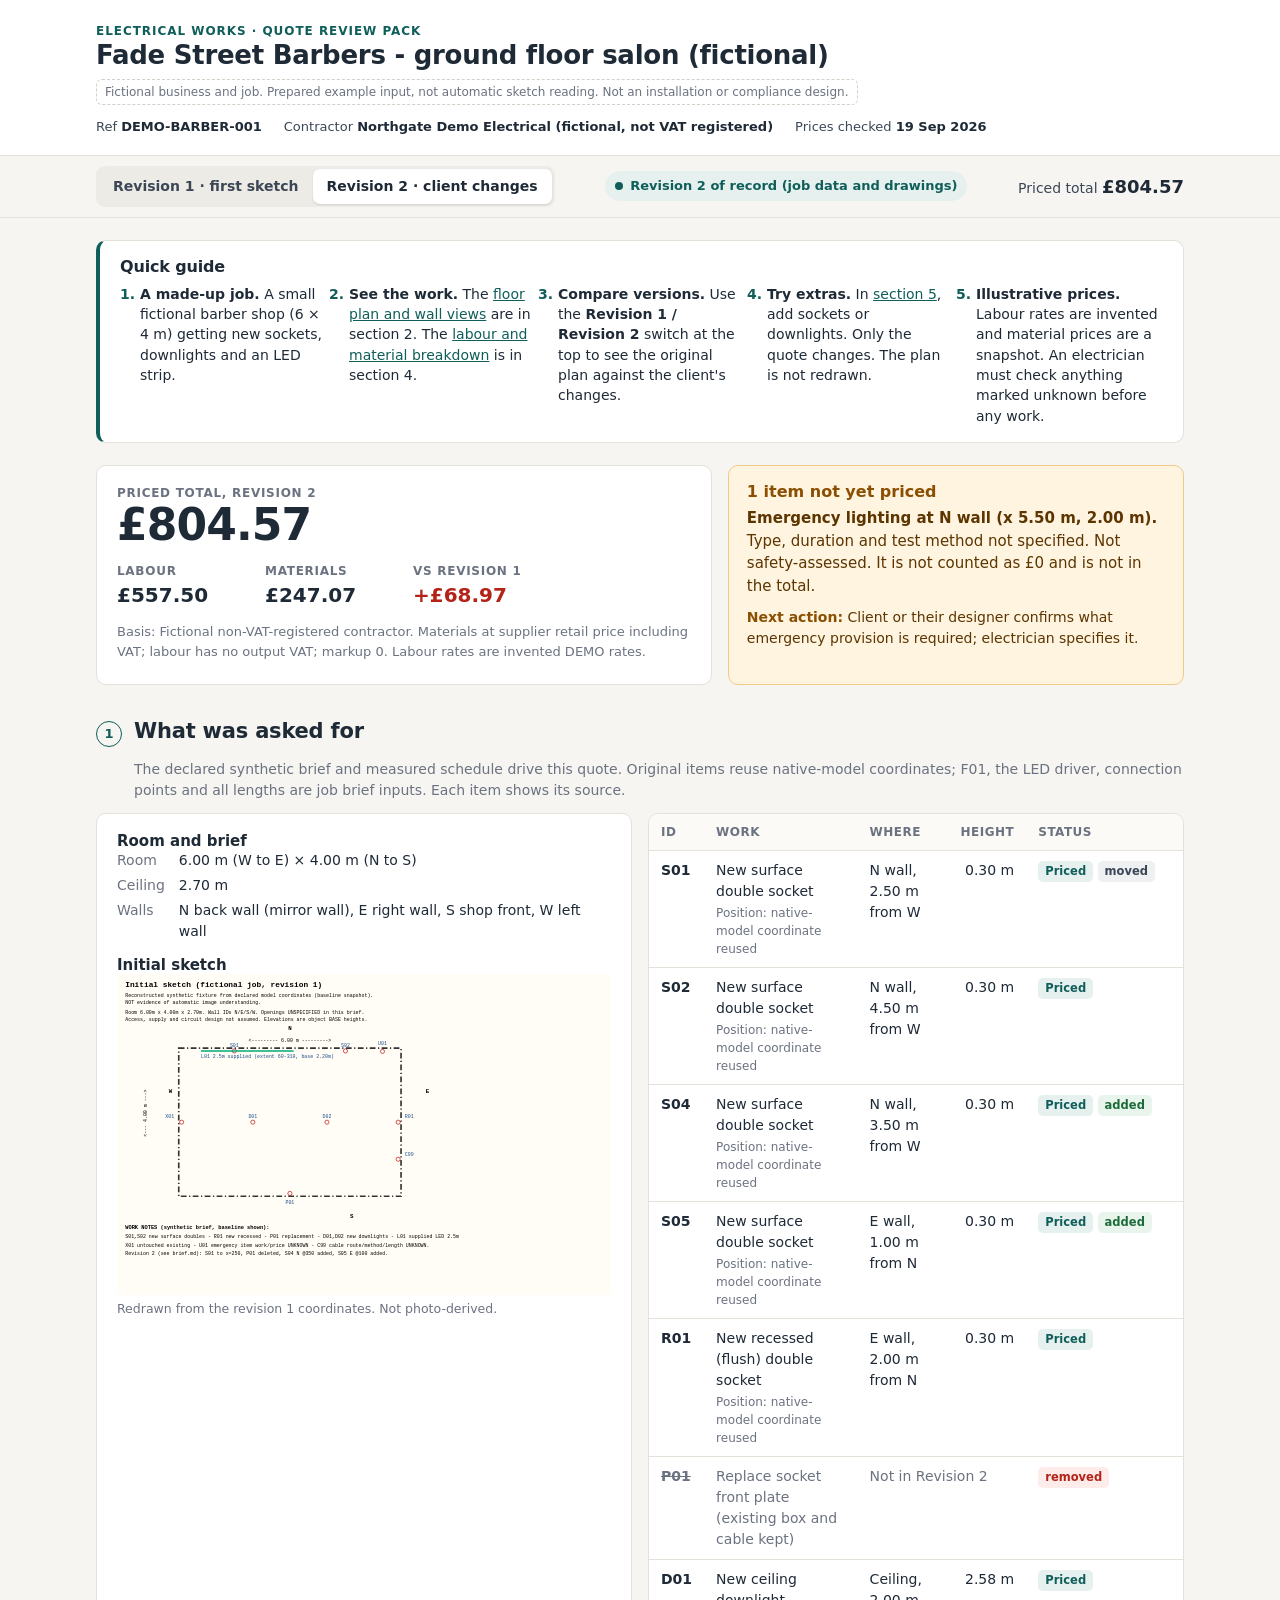
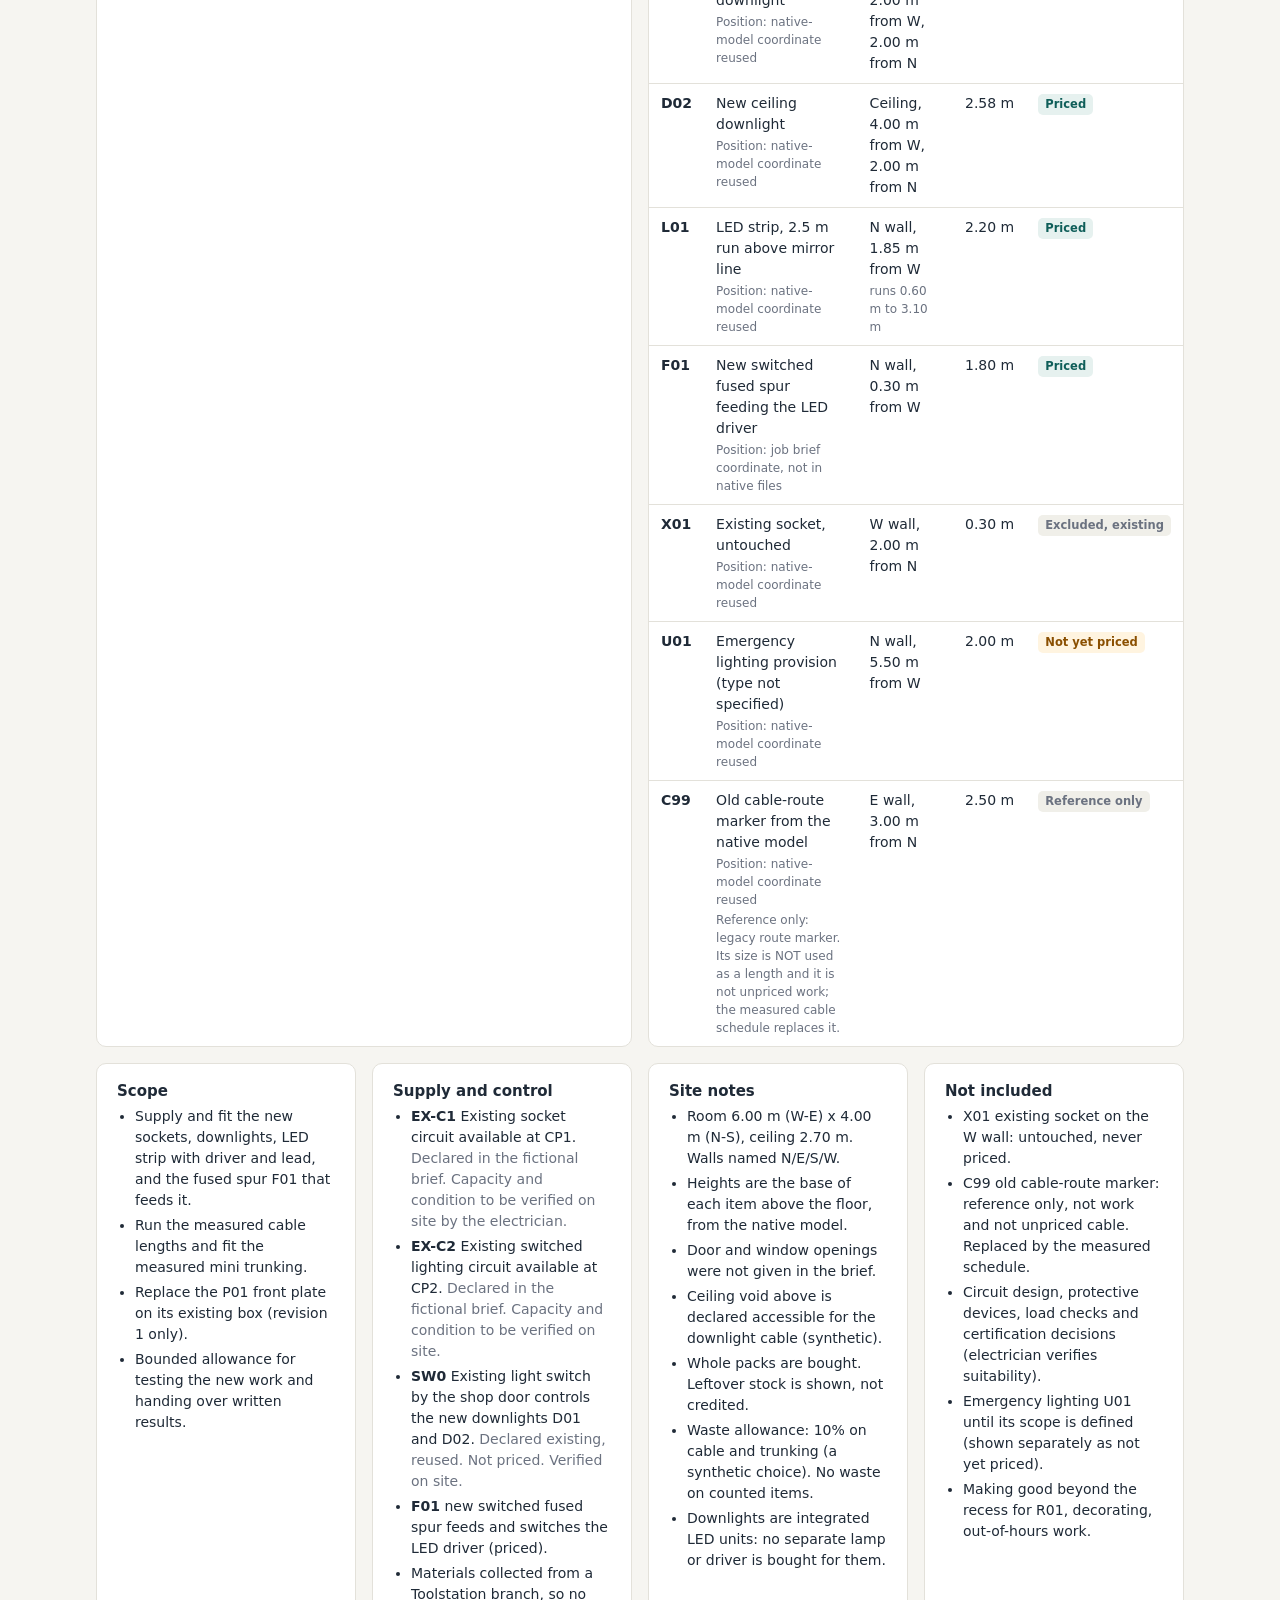
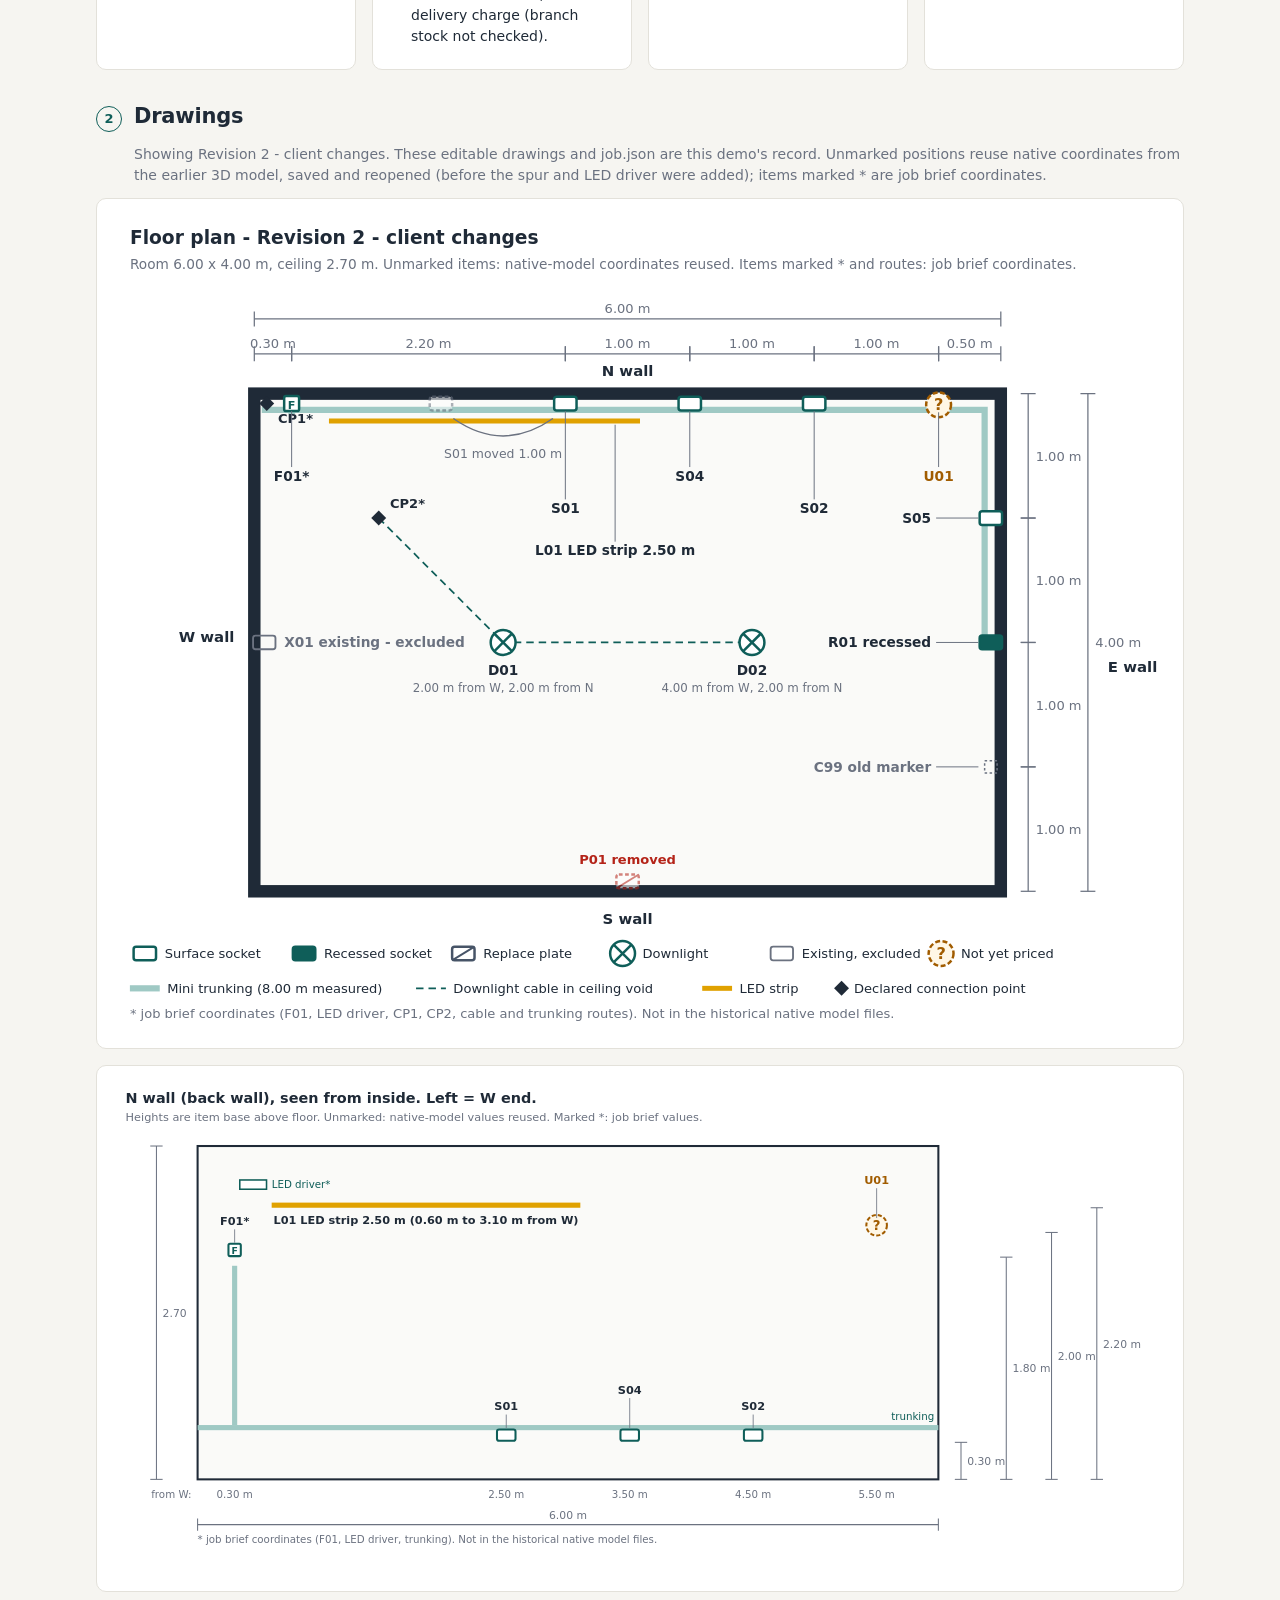
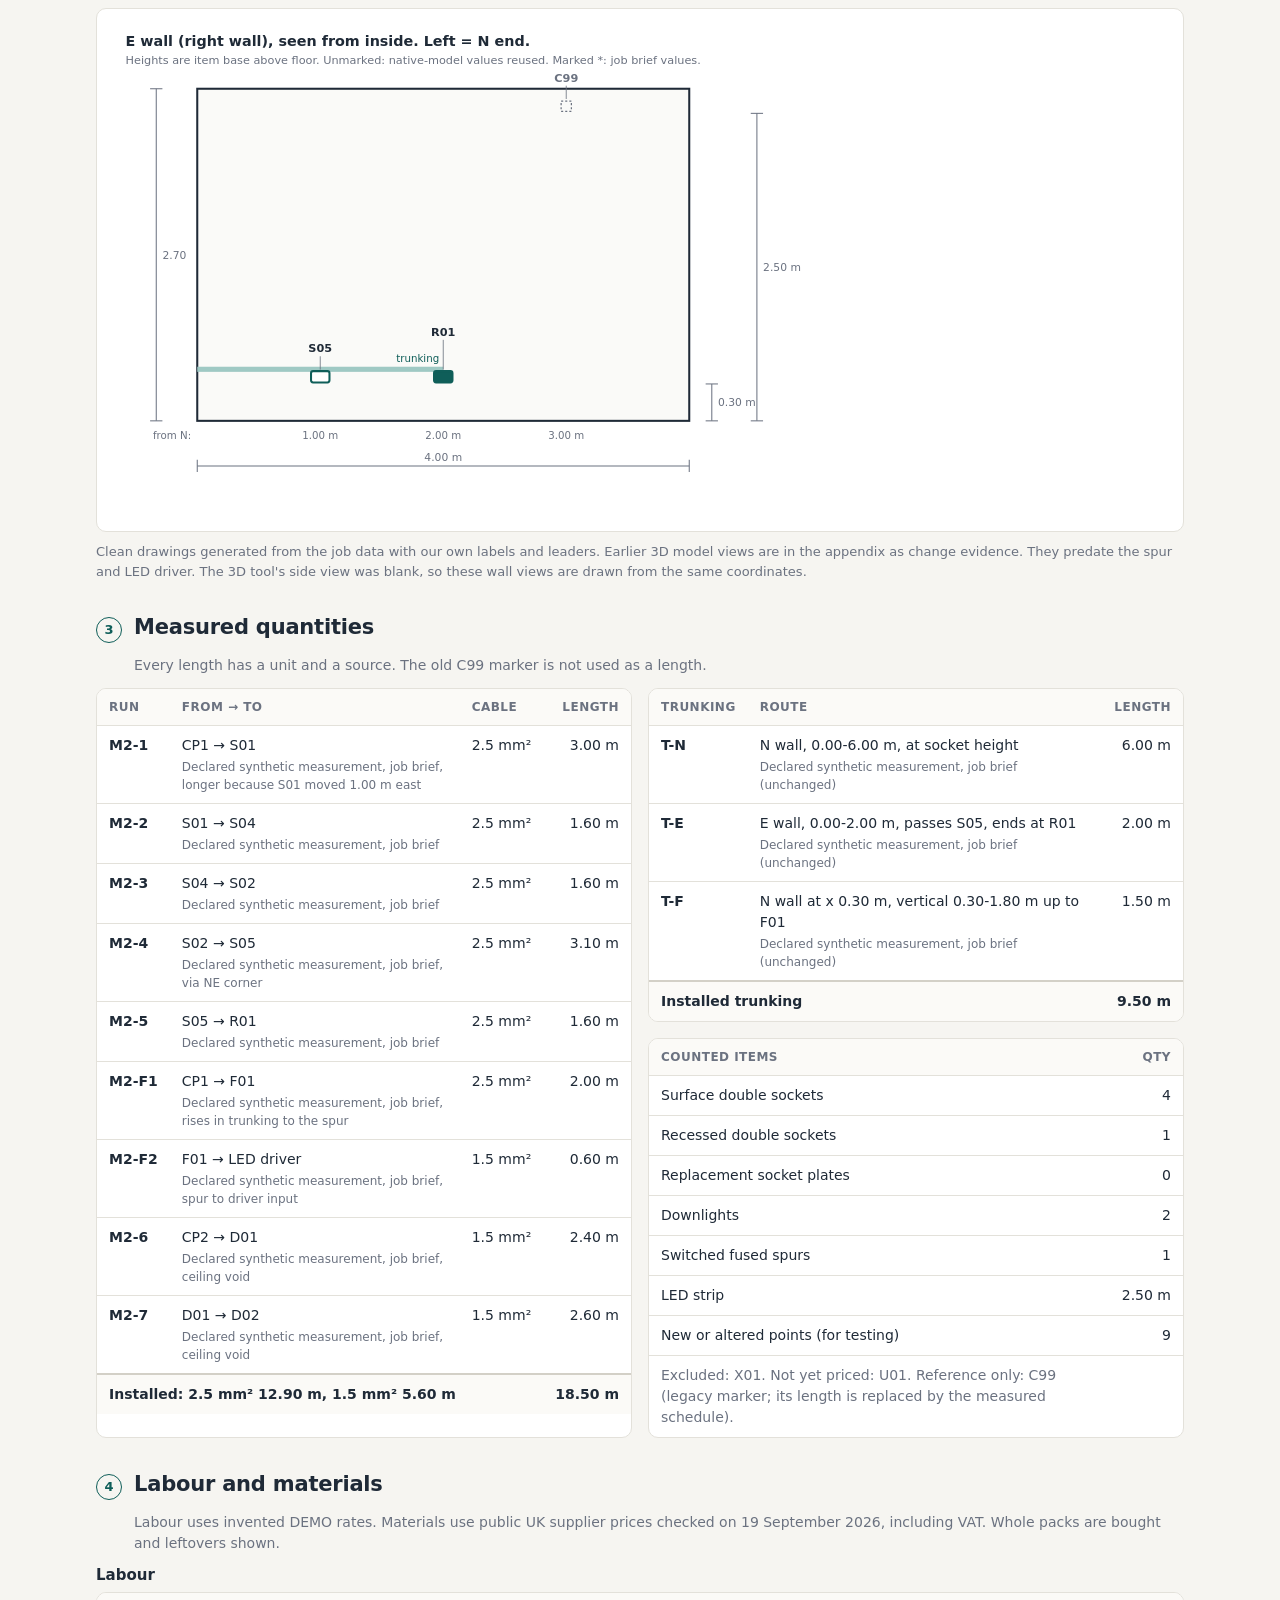
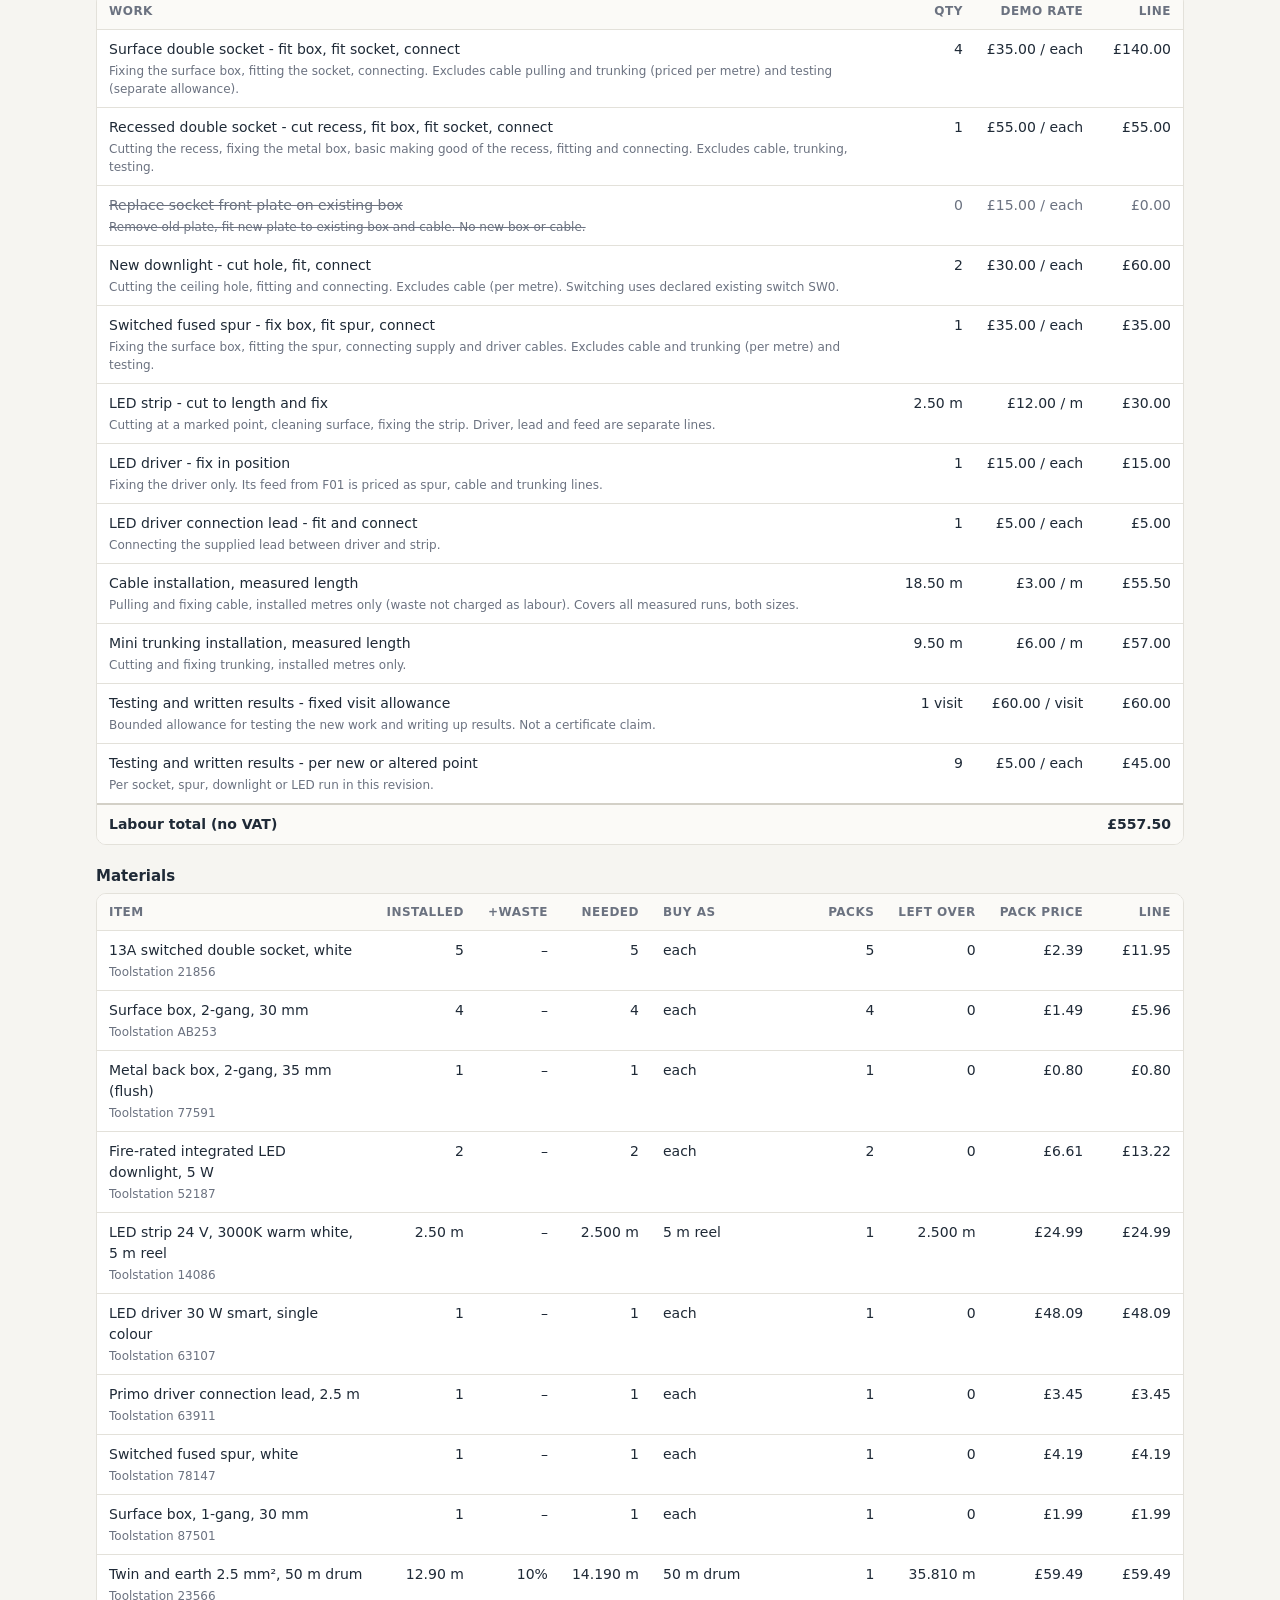
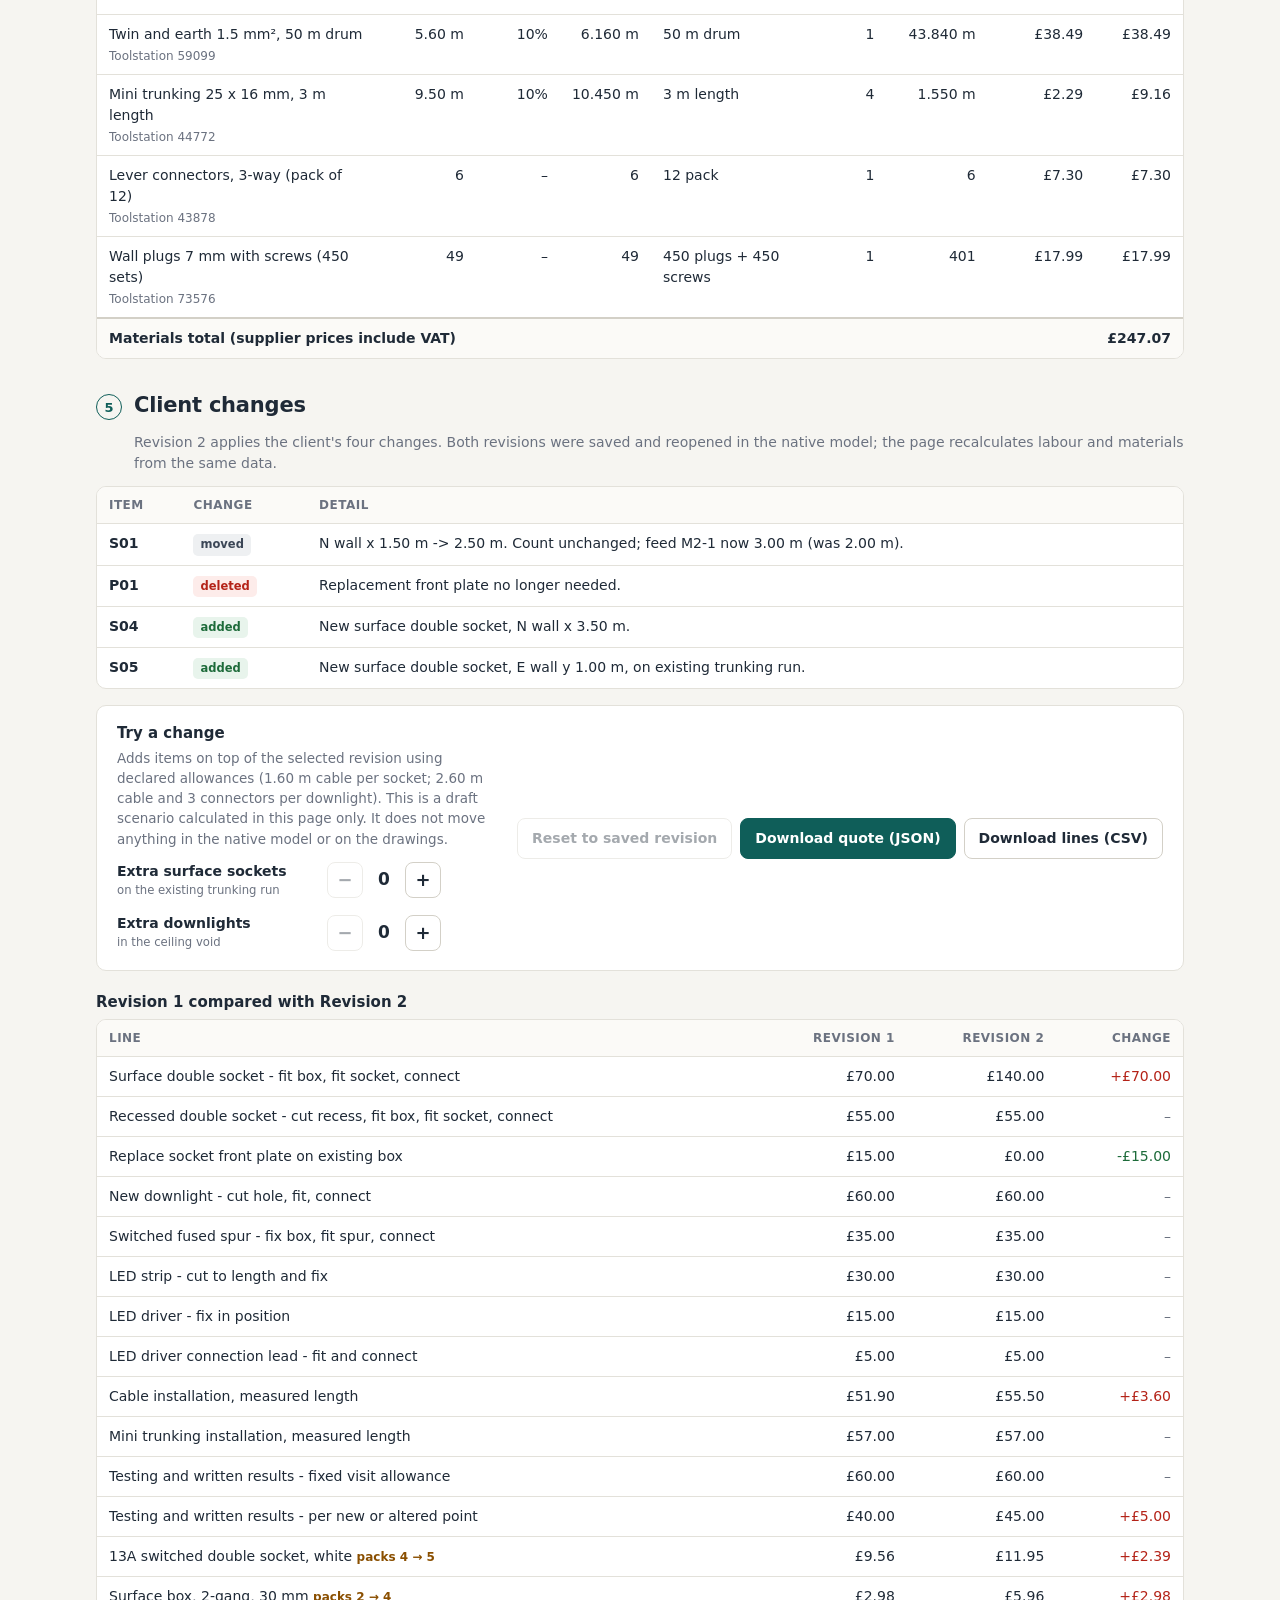
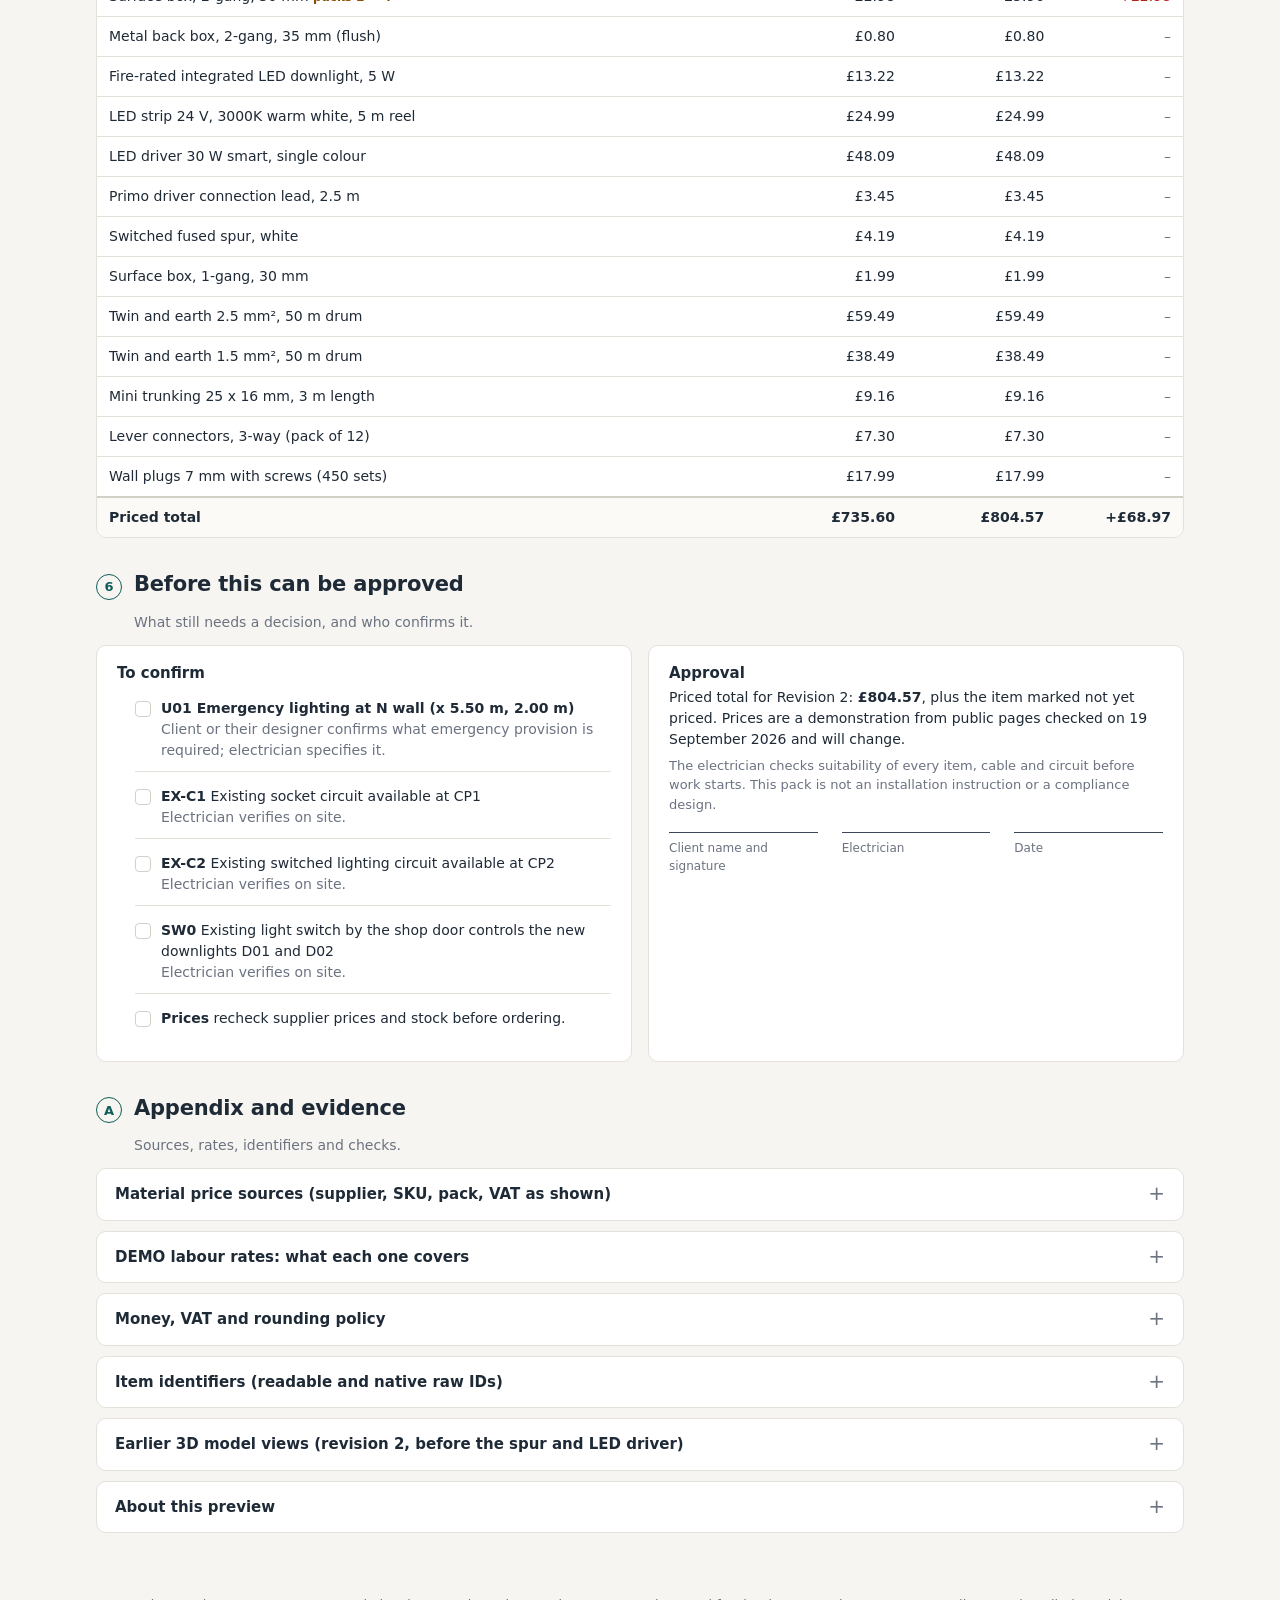
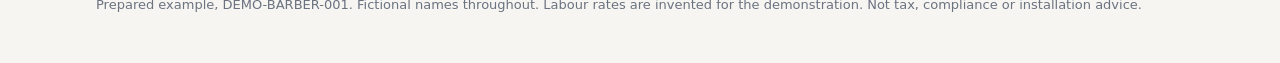
==== index.html @ 1d1400d1 "Publish checked synthetic electrical demo with quick guide" ====
<!doctype html>
<html lang="en-GB">
<head>
<meta charset="utf-8">
<meta name="viewport" content="width=device-width, initial-scale=1">
<title>Electrical Quote Review</title>
<meta name="description" content="Fictional electrical job review pack: inputs, drawings, measured quantities, priced labour and materials, client changes and approval.">
<style>
:root{
  --paper:#f6f5f1; --card:#ffffff; --ink:#1f2a37; --ink2:#3b4656; --muted:#6b7280; --line:#e3e1da; --line2:#d3d0c7;
  --teal:#0f5e59; --teal-soft:#e6f1ef; --amber:#8a4f00; --amber-soft:#fff4e0; --amber-line:#f0c987;
  --red:#b42318; --red-soft:#fdecea; --green:#1d6b3a; --green-soft:#e8f4ec;
  --r:10px; --gap:16px;
  color-scheme: light;
}
*{box-sizing:border-box}
html{-webkit-text-size-adjust:100%}
body{margin:0;background:var(--paper);color:var(--ink);font:15px/1.5 system-ui,-apple-system,"Segoe UI",Roboto,Arial,sans-serif}
.wrap{max-width:1120px;margin:0 auto;padding:0 16px}
h1,h2,h3{line-height:1.2;margin:0}
h1{font-size:26px;font-weight:700;letter-spacing:-.01em}
h2{font-size:21px;font-weight:700;letter-spacing:-.01em}
h3{font-size:15px;font-weight:650}
p{margin:.4em 0}
small,.muted{color:var(--muted)}
.num{font-variant-numeric:tabular-nums;text-align:right;white-space:nowrap}
a{color:var(--teal)}

/* masthead */
.mast{background:var(--card);border-bottom:1px solid var(--line)}
.mast .wrap{display:flex;flex-wrap:wrap;gap:12px 32px;align-items:flex-end;justify-content:space-between;padding-top:22px;padding-bottom:18px}
.eyebrow{font-size:12px;font-weight:650;letter-spacing:.08em;text-transform:uppercase;color:var(--teal)}
.meta{display:flex;flex-wrap:wrap;gap:6px 22px;font-size:13px;color:var(--ink2)}
.meta b{font-weight:600;color:var(--ink)}
.fiction{display:inline-block;margin-top:8px;font-size:12px;color:var(--muted);border:1px dashed var(--line2);border-radius:6px;padding:3px 8px}

/* sticky bar */
.bar{position:sticky;top:0;z-index:5;background:rgba(246,245,241,.94);backdrop-filter:saturate(1.2) blur(6px);border-bottom:1px solid var(--line)}
.bar .wrap{display:flex;flex-wrap:wrap;gap:10px 18px;align-items:center;justify-content:space-between;padding-top:10px;padding-bottom:10px}
.seg{display:inline-flex;background:#ecebe5;border-radius:9px;padding:3px}
.seg button{appearance:none;border:0;background:transparent;font:inherit;font-size:14px;font-weight:600;color:var(--ink2);padding:7px 14px;border-radius:7px;cursor:pointer}
.seg button[aria-pressed="true"]{background:var(--card);color:var(--ink);box-shadow:0 1px 2px rgba(0,0,0,.12)}
.chip{display:inline-flex;align-items:center;gap:7px;font-size:13px;font-weight:600;padding:5px 10px;border-radius:999px;background:var(--teal-soft);color:var(--teal)}
.chip::before{content:"";width:8px;height:8px;border-radius:50%;background:currentColor}
.chip.draft{background:var(--amber-soft);color:var(--amber)}
.bar .tot{font-size:14px;color:var(--ink2)}
.bar .tot b{font-size:18px;color:var(--ink)}

/* summary */
.summary{display:grid;grid-template-columns:1.35fr 1fr;gap:var(--gap);margin:22px 0 8px}
.card{background:var(--card);border:1px solid var(--line);border-radius:var(--r);padding:18px 20px}
.big{font-size:44px;font-weight:750;letter-spacing:-.02em;line-height:1.05;font-variant-numeric:tabular-nums}
.split{display:flex;gap:28px;margin-top:14px;flex-wrap:wrap}
.split div{min-width:120px}
.split .v{font-size:20px;font-weight:650;font-variant-numeric:tabular-nums}
.label{font-size:12px;font-weight:650;letter-spacing:.06em;text-transform:uppercase;color:var(--muted)}
.basis{font-size:13px;color:var(--muted);margin-top:12px}
.alert{background:var(--amber-soft);border:1px solid var(--amber-line);border-radius:var(--r);padding:16px 18px;color:#5c3500}
.alert h3{color:var(--amber);font-size:16px;margin-bottom:6px}
.alert .next{margin-top:10px;font-size:14px}
.alert .next b{color:var(--amber)}
.delta{font-size:14px;margin-top:10px;color:var(--ink2)}
.up{color:var(--red)} .down{color:var(--green)}

/* sections */
section.blk{margin:34px 0}
.sh{display:flex;align-items:baseline;gap:12px;margin-bottom:12px;flex-wrap:wrap}
.sh .n{font-size:13px;font-weight:700;color:var(--teal);border:1.5px solid var(--teal);border-radius:50%;width:26px;height:26px;display:inline-flex;align-items:center;justify-content:center;flex:0 0 26px}
.sh p{margin:0;color:var(--muted);font-size:14px;flex-basis:100%;padding-left:38px}
.grid2{display:grid;grid-template-columns:1fr 1fr;gap:var(--gap)}
.grid4{display:grid;grid-template-columns:repeat(4,1fr);gap:var(--gap)}
.grid2>*,.grid4>*,.summary>*,.walls>*,.ev>*,.try>*{min-width:0}
.card ul{margin:6px 0 0;padding-left:18px}
.card li{margin:4px 0;font-size:14px}
.facts{display:grid;grid-template-columns:auto 1fr;gap:4px 14px;font-size:14px;margin:0}
.facts dt{color:var(--muted)} .facts dd{margin:0}

/* tables */
.tw{overflow-x:auto;-webkit-overflow-scrolling:touch;border:1px solid var(--line);border-radius:var(--r);background:var(--card)}
table{border-collapse:collapse;width:100%;font-size:14px}
th,td{padding:9px 12px;border-bottom:1px solid var(--line);vertical-align:top;text-align:left}
th{font-size:12px;font-weight:650;letter-spacing:.04em;text-transform:uppercase;color:var(--muted);background:#fbfaf7;white-space:nowrap}
tbody tr:last-child td{border-bottom:0}
tfoot td{font-weight:700;border-top:2px solid var(--line2);border-bottom:0;background:#fbfaf7}
td .sub{display:block;font-size:12px;color:var(--muted);margin-top:2px}
tr.gone td{color:var(--muted)} tr.gone td:first-child{text-decoration:line-through}
.tag{display:inline-block;font-size:11.5px;font-weight:650;padding:2px 7px;border-radius:5px;background:#eef0f2;color:var(--ink2);white-space:nowrap}
.tag.ok{background:var(--teal-soft);color:var(--teal)} .tag.warn{background:var(--amber-soft);color:var(--amber)}
.tag.ex{background:#f0efe9;color:var(--muted)} .tag.add{background:var(--green-soft);color:var(--green)} .tag.del{background:var(--red-soft);color:var(--red)}
#cable td:first-child,#cable td:nth-child(3),#trunk td:first-child,#schedule td:first-child,#changeList td:first-child{white-space:nowrap}
.pk{font-size:12px;font-weight:650;color:var(--amber)}

/* drawings */
.sheet{margin:0;background:#fff;border:1px solid var(--line);border-radius:var(--r);padding:8px;overflow:hidden}
.sheet svg{display:block;width:100%;height:auto}
.walls{display:grid;grid-template-columns:1fr;gap:var(--gap);margin-top:var(--gap)}
.walls .sheet:last-child svg{max-width:820px}
.draw{display:none}.draw.on{display:block}
.drawnote{font-size:13px;color:var(--muted);margin-top:10px}
.draftnote{display:none;margin-top:10px;font-size:14px;background:var(--amber-soft);border:1px dashed var(--amber-line);border-radius:8px;padding:8px 12px;color:#5c3500}
.draftnote.on{display:block}
.sketchbox svg{display:block;width:100%;height:auto}

/* try a change */
.try{display:grid;grid-template-columns:1fr auto;gap:18px;align-items:center}
.steppers{display:flex;flex-wrap:wrap;gap:14px 28px}
.stp{display:flex;align-items:center;gap:10px}
.stp .lab{font-size:14px;font-weight:600;min-width:200px}
.stp .lab small{display:block;font-weight:400}
.stp button,.btn{appearance:none;font:inherit;font-weight:650;border:1px solid var(--line2);background:var(--card);color:var(--ink);border-radius:8px;cursor:pointer}
.stp button{width:36px;height:36px;font-size:18px;line-height:1}
.stp output{min-width:22px;text-align:center;font-size:17px;font-weight:700;font-variant-numeric:tabular-nums}
.btn{padding:9px 14px;font-size:14px}
.btn.primary{background:var(--teal);border-color:var(--teal);color:#fff}
.btns{display:flex;flex-wrap:wrap;gap:8px}
button:focus-visible,.seg button:focus-visible{outline:2px solid var(--teal);outline-offset:2px}
button:disabled{opacity:.4;cursor:default}

/* approval */
.check{list-style:none;padding:0;margin:0}
.check li{display:flex;gap:10px;padding:10px 0;border-bottom:1px solid var(--line);font-size:14px}
.check li:last-child{border-bottom:0}
.box{flex:0 0 16px;height:16px;border:1.5px solid var(--line2);border-radius:4px;margin-top:3px}
.sign{display:grid;grid-template-columns:repeat(3,1fr);gap:24px;margin-top:18px}
.sign div{border-top:1px solid var(--ink2);padding-top:6px;font-size:12px;color:var(--muted)}

/* appendix */
details.ap{background:var(--card);border:1px solid var(--line);border-radius:var(--r);margin:10px 0}
details.ap>summary{cursor:pointer;padding:14px 18px;font-weight:650;list-style:none;display:flex;justify-content:space-between;gap:12px}
details.ap>summary::-webkit-details-marker{display:none}
details.ap>summary::after{content:"+";color:var(--muted);font-weight:400;font-size:20px;line-height:1}
details.ap[open]>summary::after{content:"\2013"}
details.ap>div{padding:0 18px 18px}
details.ap .tw{border-radius:8px}
code,.mono{font-family:ui-monospace,SFMono-Regular,Menlo,Consolas,monospace;font-size:12px;word-break:break-all}
pre{white-space:pre-wrap;word-break:break-all;font-size:11.5px;background:#fbfaf7;border:1px solid var(--line);border-radius:8px;padding:10px;margin:8px 0 0}
.ev{display:grid;grid-template-columns:1fr 1fr;gap:var(--gap)}
.ev img{width:100%;height:auto;border:1px solid var(--line);border-radius:8px;background:#fff}
footer{padding:28px 0 48px;color:var(--muted);font-size:13px}

@media (max-width:860px){
  .summary,.grid2,.walls,.ev{grid-template-columns:1fr}
  .grid4{grid-template-columns:1fr 1fr}
  .try{grid-template-columns:1fr}
  .sign{grid-template-columns:1fr}
  .big{font-size:38px}
}
@media (max-width:520px){
  body{font-size:14.5px}
  h1{font-size:22px}
  .grid4{grid-template-columns:1fr}
  .bar .tot{width:100%}
  .stp .lab{min-width:0;flex:1}
  .sh p{padding-left:0}
  th,td{padding:8px 9px}
}
@media print{
  @page{margin:14mm}
  body{background:#fff;font-size:11pt}
  .bar,.nop,.try .btns,.stp button{display:none!important}
  .card,.tw,.sheet,details.ap{border-color:#bbb}
  section.blk{break-inside:auto;margin:18px 0}
  .sheet,.card,tr{break-inside:avoid}
  #drawings{break-before:page}
  details.ap:not([open]){display:none}
  a{color:inherit;text-decoration:none}
}
.guide{margin:22px 0 0;background:var(--card);border:1px solid var(--line);border-left:4px solid var(--teal);border-radius:var(--r);padding:16px 20px}
.guide h2{font-size:16px;margin-bottom:8px}
.guide ol{margin:0;padding-left:20px;display:grid;grid-template-columns:repeat(auto-fit,minmax(170px,1fr));gap:6px 22px}
.guide li{font-size:14px;line-height:1.45}
.guide li::marker{color:var(--teal);font-weight:700}
section.blk{scroll-margin-top:70px}
@media (max-width:860px){section.blk{scroll-margin-top:130px}}
@media (max-width:520px){section.blk{scroll-margin-top:190px}}
@media print{.guide{border-left-width:2px}}
</style>
</head>
<body>
<header class="mast">
  <div class="wrap">
    <div>
      <div class="eyebrow">Electrical works &middot; quote review pack</div>
      <h1 id="title"></h1>
      <span class="fiction">Fictional business and job. Prepared example input, not automatic sketch reading. Not an installation or compliance design.</span>
    </div>
    <div class="meta" id="meta"></div>
  </div>
</header>

<div class="bar" role="region" aria-label="Revision and total">
  <div class="wrap">
    <div class="seg" role="group" aria-label="Revision">
      <button type="button" data-rev="rev1" aria-pressed="false">Revision 1 &middot; first sketch</button>
      <button type="button" data-rev="rev2" aria-pressed="true">Revision 2 &middot; client changes</button>
    </div>
    <span class="chip" id="state" aria-live="polite"></span>
    <span class="tot">Priced total <b id="barTotal"></b></span>
  </div>
</div>

<main class="wrap">
  <section class="guide" aria-labelledby="guideTitle">
    <h2 id="guideTitle">Quick guide</h2>
    <ol>
      <li><b>A made-up job.</b> A small fictional barber shop (6 &times; 4 m) getting new sockets, downlights and an LED strip.</li>
      <li><b>See the work.</b> The <a href="#drawings">floor plan and wall views</a> are in section 2. The <a href="#price">labour and material breakdown</a> is in section 4.</li>
      <li><b>Compare versions.</b> Use the <b>Revision 1 / Revision 2</b> switch at the top to see the original plan against the client's changes.</li>
      <li><b>Try extras.</b> In <a href="#changes">section 5</a>, add sockets or downlights. Only the quote changes. The plan is not redrawn.</li>
      <li><b>Illustrative prices.</b> Labour rates are invented and material prices are a snapshot. An electrician must check anything marked unknown before any work.</li>
    </ol>
  </section>
  <div class="summary">
    <div class="card">
      <div class="label" id="sumLabel">Priced total</div>
      <div class="big" id="sumTotal"></div>
      <div class="split">
        <div><div class="label">Labour</div><div class="v" id="sumLab"></div></div>
        <div><div class="label">Materials</div><div class="v" id="sumMat"></div></div>
        <div><div class="label">vs Revision 1</div><div class="v" id="sumDelta"></div></div>
      </div>
      <p class="basis" id="basis"></p>
    </div>
    <div class="alert" role="note" id="alert"></div>
  </div>

  <section class="blk" id="inputs">
    <div class="sh"><span class="n">1</span><h2>What was asked for</h2><p>The declared synthetic brief and measured schedule drive this quote. Original items reuse native-model coordinates; F01, the LED driver, connection points and all lengths are job brief inputs. Each item shows its source.</p></div>
    <div class="grid2">
      <div class="card">
        <h3>Room and brief</h3>
        <dl class="facts" id="facts"></dl>
        <h3 style="margin-top:14px">Initial sketch</h3>
        <div class="sketchbox"><svg role="img" aria-label="Initial sketch" xmlns="http://www.w3.org/2000/svg" viewBox="0 0 1200 780" font-family="monospace">
<rect width="1200" height="780" fill="#fffdf5"/>
<text x="20" y="32" font-size="19" font-weight="bold">Initial sketch (fictional job, revision 1)</text>
<text x="20" y="56" font-size="12">Reconstructed synthetic fixture from declared model coordinates (baseline snapshot).</text>
<text x="20" y="73" font-size="12">NOT evidence of automatic image understanding.</text>
<text x="20" y="97" font-size="12">Room 6.00m x 4.00m x 2.70m. Wall IDs N/E/S/W. Openings UNSPECIFIED in this brief.</text>
<text x="20" y="114" font-size="12">Access, supply and circuit design not assumed. Elevations are object BASE heights.</text>
<rect x="150" y="180" width="540" height="360" fill="none" stroke="#333" stroke-width="4" stroke-dasharray="14,6,3,6"/>
<text x="420" y="166" font-size="12" text-anchor="middle">&lt;--------- 6.00 m ---------&gt;</text>
<text x="96" y="360" font-size="12" transform="rotate(-90 74 360)" text-anchor="middle">&lt;--- 4.00 m ---&gt;</text>
<text x="420" y="136" font-size="14" text-anchor="middle" font-weight="bold">N</text>
<text x="750" y="290" font-size="14" font-weight="bold">E</text>
<text x="570" y="592" font-size="14" text-anchor="middle" font-weight="bold">S</text>
<text x="134" y="290" font-size="14" text-anchor="end" font-weight="bold">W</text>
<circle cx="285" cy="187" r="5" fill="none" stroke="#b00" stroke-width="1.6"/>
<text x="285" y="177" font-size="12" fill="#1a4d8f" text-anchor="middle">S01</text>
<circle cx="555" cy="187" r="5" fill="none" stroke="#b00" stroke-width="1.6"/>
<text x="555" y="177" font-size="12" fill="#1a4d8f" text-anchor="middle">S02</text>
<circle cx="683" cy="360" r="5" fill="none" stroke="#b00" stroke-width="1.6"/>
<text x="699" y="350" font-size="12" fill="#1a4d8f" text-anchor="start">R01</text>
<circle cx="420" cy="533" r="5" fill="none" stroke="#b00" stroke-width="1.6"/>
<text x="420" y="559" font-size="12" fill="#1a4d8f" text-anchor="middle">P01</text>
<circle cx="157" cy="360" r="5" fill="none" stroke="#b00" stroke-width="1.6"/>
<text x="139" y="350" font-size="12" fill="#1a4d8f" text-anchor="end">X01</text>
<circle cx="330" cy="360" r="5" fill="none" stroke="#b00" stroke-width="1.6"/>
<text x="330" y="350" font-size="12" fill="#1a4d8f" text-anchor="middle">D01</text>
<circle cx="510" cy="360" r="5" fill="none" stroke="#b00" stroke-width="1.6"/>
<text x="510" y="350" font-size="12" fill="#1a4d8f" text-anchor="middle">D02</text>
<circle cx="645" cy="188" r="5" fill="none" stroke="#b00" stroke-width="1.6"/>
<text x="645" y="172" font-size="12" fill="#1a4d8f" text-anchor="middle">U01</text>
<circle cx="683" cy="450" r="5" fill="none" stroke="#b00" stroke-width="1.6"/>
<text x="699" y="442" font-size="12" fill="#1a4d8f" text-anchor="start">C99</text>
<line x1="204" y1="187" x2="429" y2="187" stroke="#0a7" stroke-width="4"/>
<text x="204" y="205" font-size="12" fill="#1a4d8f" text-anchor="start">L01 2.5m supplied (extent 60-310, base 2.20m)</text>
<text x="20" y="620" font-size="13" font-weight="bold">WORK NOTES (synthetic brief, baseline shown):</text>
<text x="20" y="642" font-size="12">S01,S02 new surface doubles - R01 new recessed - P01 replacement - D01,D02 new downlights - L01 supplied LED 2.5m</text>
<text x="20" y="662" font-size="12">X01 untouched existing - U01 emergency item work/price UNKNOWN - C99 cable route/method/length UNKNOWN.</text>
<text x="20" y="682" font-size="12">Revision 2 (see brief.md): S01 to x=250, P01 deleted, S04 N @350 added, S05 E @100 added.</text>
</svg></div>
        <p class="muted" style="font-size:12.5px">Redrawn from the revision 1 coordinates. Not photo-derived.</p>
      </div>
      <div>
        <div class="tw"><table id="schedule"><thead><tr><th>ID</th><th>Work</th><th>Where</th><th class="num">Height</th><th>Status</th></tr></thead><tbody></tbody></table></div>
      </div>
    </div>
    <div class="grid4" style="margin-top:var(--gap)">
      <div class="card"><h3>Scope</h3><ul id="scope"></ul></div>
      <div class="card"><h3>Supply and control</h3><ul id="supply"></ul></div>
      <div class="card"><h3>Site notes</h3><ul id="notes"></ul></div>
      <div class="card"><h3>Not included</h3><ul id="excl"></ul></div>
    </div>
  </section>

  <section class="blk" id="drawings">
    <div class="sh"><span class="n">2</span><h2>Drawings</h2><p id="drawSub"></p></div>
    <div class="draw" data-rev="rev1"><figure class="sheet"><svg xmlns="http://www.w3.org/2000/svg" viewBox="0 0 860 670" font-family="system-ui,-apple-system,Segoe UI,Roboto,Arial,sans-serif" role="img" aria-label="Floor plan, Revision 1 - as first sketched">
<defs><pattern id="hatch" width="5" height="5" patternUnits="userSpaceOnUse" patternTransform="rotate(45)"><line x1="0" y1="0" x2="0" y2="5" stroke="#c9ced6" stroke-width="1.5"/></pattern><marker id="arr" viewBox="0 0 10 10" refX="9" refY="5" markerWidth="7" markerHeight="7" orient="auto-start-reverse"><path d="M0,0 L10,5 L0,10 z" fill="#6b7280"/></marker></defs>
<rect width="860" height="670" fill="#fff"/>
<text x="20" y="30" font-size="15" text-anchor="start" fill="#1f2a37" font-weight="650" >Floor plan - Revision 1 - as first sketched</text>
<text x="20" y="50" font-size="11" text-anchor="start" fill="#6b7280" font-weight="400" >Room 6.00 x 4.00 m, ceiling 2.70 m. Unmarked items: native-model coordinates reused. Items marked * and routes: job brief coordinates.</text>
<rect x="120" y="150" width="600" height="400" fill="#fafaf8" stroke="#1f2a37" stroke-width="10"/>
<text x="420.0" y="136" font-size="12" text-anchor="middle" fill="#1f2a37" font-weight="650" >N wall</text>
<text x="420.0" y="576" font-size="12" text-anchor="middle" fill="#1f2a37" font-weight="650" >S wall</text>
<text x="104" y="350.0" font-size="12" text-anchor="end" fill="#1f2a37" font-weight="650" >W wall</text>
<text x="806" y="374.0" font-size="12" text-anchor="start" fill="#1f2a37" font-weight="650" >E wall</text>
<path d="M126,163 H707 V350" fill="none" stroke="#9fc9c4" stroke-width="5" stroke-linecap="butt"/>
<circle cx="150" cy="163" r="4" fill="#9fc9c4"/>
<path d="M220,250 L320.0,350.0 L520.0,350.0" fill="none" stroke="#0f5e59" stroke-width="1.4" stroke-dasharray="6 4"/>
<path d="M130,152 l6,6 l-6,6 l-6,-6 z" fill="#1f2a37"/>
<text x="139" y="174" font-size="10.5" text-anchor="start" fill="#1f2a37" font-weight="600" >CP1*</text>
<path d="M220,244 l6,6 l-6,6 l-6,-6 z" fill="#1f2a37"/>
<text x="229" y="242" font-size="10.5" text-anchor="start" fill="#1f2a37" font-weight="600" >CP2*</text>
<line x1="180" y1="172" x2="430" y2="172" stroke="#e0a100" stroke-width="4"/>
<g><rect x="144.0" y="152.0" width="12" height="12" rx="1.5" fill="#fff" stroke="#0f5e59" stroke-width="2"/><text x="150.0" y="162.0" font-size="9" text-anchor="middle" fill="#0f5e59" font-weight="700" >F</text></g>
<line x1="150.0" y1="164.0" x2="150.0" y2="209" stroke="#6b7280" stroke-width="0.8"/>
<text x="150.0" y="220" font-size="11" text-anchor="middle" fill="#1f2a37" font-weight="650" >F01*</text>
<rect x="261.0" y="152.5" width="18" height="11" rx="2" fill="#fff" stroke="#0f5e59" stroke-width="2"/>
<line x1="270.0" y1="164.0" x2="270.0" y2="235" stroke="#6b7280" stroke-width="0.8"/>
<text x="270.0" y="246" font-size="11" text-anchor="middle" fill="#1f2a37" font-weight="650" >S01</text>
<line x1="410" y1="175" x2="410" y2="269" stroke="#6b7280" stroke-width="0.8"/>
<text x="410" y="280" font-size="11" text-anchor="middle" fill="#1f2a37" font-weight="600" >L01 LED strip 2.50 m</text>
<rect x="561.0" y="152.5" width="18" height="11" rx="2" fill="#fff" stroke="#0f5e59" stroke-width="2"/>
<line x1="570.0" y1="164.0" x2="570.0" y2="209" stroke="#6b7280" stroke-width="0.8"/>
<text x="570.0" y="220" font-size="11" text-anchor="middle" fill="#1f2a37" font-weight="650" >S02</text>
<g><circle cx="670.0" cy="159.0" r="10" fill="#fff7e6" stroke="#a15c00" stroke-width="2" stroke-dasharray="4 2"/><text x="670.0" y="163.5" font-size="13" text-anchor="middle" fill="#a15c00" font-weight="700" >?</text></g>
<line x1="670.0" y1="165.0" x2="670.0" y2="235" stroke="#6b7280" stroke-width="0.8"/>
<text x="670.0" y="246" font-size="11" text-anchor="middle" fill="#a15c00" font-weight="650" >U01</text>
<rect x="703.0" y="344.5" width="18" height="11" rx="2" fill="#0f5e59" stroke="#0f5e59" stroke-width="2"/>
<line x1="702.0" y1="350.0" x2="668.0" y2="350.0" stroke="#6b7280" stroke-width="0.8"/>
<text x="664.0" y="354.0" font-size="11" text-anchor="end" fill="#1f2a37" font-weight="650" >R01 recessed</text>
<g><rect x="411.0" y="536.5" width="18" height="11" rx="2" fill="#fff" stroke="#475467" stroke-width="2"/><line x1="411.0" y1="547.5" x2="429.0" y2="536.5" stroke="#475467" stroke-width="1.5"/></g>
<text x="420.0" y="528.0" font-size="11" text-anchor="middle" fill="#1f2a37" font-weight="650" >P01 replace plate</text>
<g stroke="#0f5e59" stroke-width="2" fill="#fff"><circle cx="320.0" cy="350.0" r="10"/><line x1="313.0" y1="343.0" x2="327.0" y2="357.0"/><line x1="313.0" y1="357.0" x2="327.0" y2="343.0"/></g>
<text x="320.0" y="376.0" font-size="11" text-anchor="middle" fill="#1f2a37" font-weight="650" >D01</text>
<text x="320.0" y="390.0" font-size="9.5" text-anchor="middle" fill="#6b7280" font-weight="400" >2.00 m from W, 2.00 m from N</text>
<g stroke="#0f5e59" stroke-width="2" fill="#fff"><circle cx="520.0" cy="350.0" r="10"/><line x1="513.0" y1="343.0" x2="527.0" y2="357.0"/><line x1="513.0" y1="357.0" x2="527.0" y2="343.0"/></g>
<text x="520.0" y="376.0" font-size="11" text-anchor="middle" fill="#1f2a37" font-weight="650" >D02</text>
<text x="520.0" y="390.0" font-size="9.5" text-anchor="middle" fill="#6b7280" font-weight="400" >4.00 m from W, 2.00 m from N</text>
<rect x="119.0" y="344.5" width="18" height="11" rx="2" fill="url(#hatch)" stroke="#6b7280" stroke-width="1.5"/>
<text x="144.0" y="354.0" font-size="11" text-anchor="start" fill="#6b7280" font-weight="600" >X01 existing - excluded</text>
<rect x="707.0" y="445.0" width="10" height="10" fill="none" stroke="#6b7280" stroke-width="1.2" stroke-dasharray="2 2"/>
<line x1="702.0" y1="450.0" x2="668.0" y2="450.0" stroke="#6b7280" stroke-width="0.8"/>
<text x="664.0" y="454.0" font-size="11" text-anchor="end" fill="#6b7280" font-weight="650" >C99 old marker</text>
<g stroke="#6b7280" stroke-width="1"><line x1="120" y1="90" x2="720" y2="90"/><line x1="120" y1="84" x2="120" y2="96"/><line x1="720" y1="84" x2="720" y2="96"/></g><text x="420.0" y="85" font-size="10.5" text-anchor="middle" fill="#6b7280" font-weight="400" >6.00 m</text>
<g stroke="#6b7280" stroke-width="1"><line x1="790" y1="150" x2="790" y2="550"/><line x1="784" y1="150" x2="796" y2="150"/><line x1="784" y1="550" x2="796" y2="550"/></g><text x="796" y="354.0" font-size="10.5" text-anchor="start" fill="#6b7280" font-weight="400" >4.00 m</text>
<g stroke="#6b7280" stroke-width="1"><line x1="120" y1="118" x2="150.0" y2="118"/><line x1="120" y1="112" x2="120" y2="124"/><line x1="150.0" y1="112" x2="150.0" y2="124"/></g><text x="135.0" y="113" font-size="10.5" text-anchor="middle" fill="#6b7280" font-weight="400" >0.30 m</text>
<g stroke="#6b7280" stroke-width="1"><line x1="150.0" y1="118" x2="270.0" y2="118"/><line x1="150.0" y1="112" x2="150.0" y2="124"/><line x1="270.0" y1="112" x2="270.0" y2="124"/></g><text x="210.0" y="113" font-size="10.5" text-anchor="middle" fill="#6b7280" font-weight="400" >1.20 m</text>
<g stroke="#6b7280" stroke-width="1"><line x1="270.0" y1="118" x2="570.0" y2="118"/><line x1="270.0" y1="112" x2="270.0" y2="124"/><line x1="570.0" y1="112" x2="570.0" y2="124"/></g><text x="420.0" y="113" font-size="10.5" text-anchor="middle" fill="#6b7280" font-weight="400" >3.00 m</text>
<g stroke="#6b7280" stroke-width="1"><line x1="570.0" y1="118" x2="670.0" y2="118"/><line x1="570.0" y1="112" x2="570.0" y2="124"/><line x1="670.0" y1="112" x2="670.0" y2="124"/></g><text x="620.0" y="113" font-size="10.5" text-anchor="middle" fill="#6b7280" font-weight="400" >1.00 m</text>
<g stroke="#6b7280" stroke-width="1"><line x1="670.0" y1="118" x2="720" y2="118"/><line x1="670.0" y1="112" x2="670.0" y2="124"/><line x1="720" y1="112" x2="720" y2="124"/></g><text x="695.0" y="113" font-size="10.5" text-anchor="middle" fill="#6b7280" font-weight="400" >0.50 m</text>
<g stroke="#6b7280" stroke-width="1"><line x1="742" y1="150" x2="742" y2="350.0"/><line x1="736" y1="150" x2="748" y2="150"/><line x1="736" y1="350.0" x2="748" y2="350.0"/></g><text x="748" y="254.0" font-size="10.5" text-anchor="start" fill="#6b7280" font-weight="400" >2.00 m</text>
<g stroke="#6b7280" stroke-width="1"><line x1="742" y1="350.0" x2="742" y2="450.0"/><line x1="736" y1="350.0" x2="748" y2="350.0"/><line x1="736" y1="450.0" x2="748" y2="450.0"/></g><text x="748" y="404.0" font-size="10.5" text-anchor="start" fill="#6b7280" font-weight="400" >1.00 m</text>
<g stroke="#6b7280" stroke-width="1"><line x1="742" y1="450.0" x2="742" y2="550"/><line x1="736" y1="450.0" x2="748" y2="450.0"/><line x1="736" y1="550" x2="748" y2="550"/></g><text x="748" y="504.0" font-size="10.5" text-anchor="start" fill="#6b7280" font-weight="400" >1.00 m</text>
<rect x="23" y="594.5" width="18" height="11" rx="2" fill="#fff" stroke="#0f5e59" stroke-width="2"/>
<text x="48" y="604" font-size="10.5" text-anchor="start" fill="#1f2a37" font-weight="400" >Surface socket</text>
<rect x="151" y="594.5" width="18" height="11" rx="2" fill="#0f5e59" stroke="#0f5e59" stroke-width="2"/>
<text x="176" y="604" font-size="10.5" text-anchor="start" fill="#1f2a37" font-weight="400" >Recessed socket</text>
<g><rect x="279" y="594.5" width="18" height="11" rx="2" fill="#fff" stroke="#475467" stroke-width="2"/><line x1="279" y1="605.5" x2="297" y2="594.5" stroke="#475467" stroke-width="1.5"/></g>
<text x="304" y="604" font-size="10.5" text-anchor="start" fill="#1f2a37" font-weight="400" >Replace plate</text>
<g stroke="#0f5e59" stroke-width="2" fill="#fff"><circle cx="416" cy="600" r="10"/><line x1="409" y1="593" x2="423" y2="607"/><line x1="409" y1="607" x2="423" y2="593"/></g>
<text x="432" y="604" font-size="10.5" text-anchor="start" fill="#1f2a37" font-weight="400" >Downlight</text>
<rect x="535" y="594.5" width="18" height="11" rx="2" fill="url(#hatch)" stroke="#6b7280" stroke-width="1.5"/>
<text x="560" y="604" font-size="10.5" text-anchor="start" fill="#1f2a37" font-weight="400" >Existing, excluded</text>
<g><circle cx="672" cy="600" r="10" fill="#fff7e6" stroke="#a15c00" stroke-width="2" stroke-dasharray="4 2"/><text x="672" y="604.5" font-size="13" text-anchor="middle" fill="#a15c00" font-weight="700" >?</text></g>
<text x="688" y="604" font-size="10.5" text-anchor="start" fill="#1f2a37" font-weight="400" >Not yet priced</text>
<line x1="20" y1="628" x2="44" y2="628" stroke="#9fc9c4" stroke-width="5"/>
<text x="50" y="632" font-size="10.5" text-anchor="start" fill="#1f2a37" font-weight="400" >Mini trunking (8.00 m measured)</text>
<line x1="250" y1="628" x2="274" y2="628" stroke="#0f5e59" stroke-width="1.4" stroke-dasharray="6 4"/>
<text x="280" y="632" font-size="10.5" text-anchor="start" fill="#1f2a37" font-weight="400" >Downlight cable in ceiling void</text>
<line x1="480" y1="628" x2="504" y2="628" stroke="#e0a100" stroke-width="4"/>
<text x="510" y="632" font-size="10.5" text-anchor="start" fill="#1f2a37" font-weight="400" >LED strip</text>
<path d="M592,622 l6,6 l-6,6 l-6,-6 z" fill="#1f2a37"/>
<text x="602" y="632" font-size="10.5" text-anchor="start" fill="#1f2a37" font-weight="400" >Declared connection point</text>
<text x="20" y="652" font-size="10.5" text-anchor="start" fill="#6b7280" font-weight="400" >* job brief coordinates (F01, LED driver, CP1, CP2, cable and trunking routes). Not in the historical native model files.</text>
</svg></figure><div class="walls"><figure class="sheet"><svg xmlns="http://www.w3.org/2000/svg" viewBox="0 0 1040 494" font-family="system-ui,-apple-system,Segoe UI,Roboto,Arial,sans-serif" role="img" aria-label="N elevation">
<defs><pattern id="hatch" width="5" height="5" patternUnits="userSpaceOnUse" patternTransform="rotate(45)"><line x1="0" y1="0" x2="0" y2="5" stroke="#c9ced6" stroke-width="1.5"/></pattern><marker id="arr" viewBox="0 0 10 10" refX="9" refY="5" markerWidth="7" markerHeight="7" orient="auto-start-reverse"><path d="M0,0 L10,5 L0,10 z" fill="#6b7280"/></marker></defs>
<rect width="1040" height="494" fill="#fff"/>
<text x="20" y="28" font-size="14" text-anchor="start" fill="#1f2a37" font-weight="650" >N wall (back wall), seen from inside. Left = W end.</text>
<text x="20" y="46" font-size="11" text-anchor="start" fill="#6b7280" font-weight="400" >Heights are item base above floor. Unmarked: native-model values reused. Marked *: job brief values.</text>
<rect x="90.0" y="70.0" width="720.0" height="324.0" fill="#fafaf8" stroke="#1f2a37" stroke-width="2"/>
<rect x="90.0" y="341.2" width="720.0" height="5" fill="#9fc9c4"/>
<text x="806.0" y="336.2" font-size="10" text-anchor="end" fill="#0f5e59" font-weight="400" >trunking</text>
<rect x="123.5" y="186.39999999999998" width="5" height="154.79999999999998" fill="#9fc9c4"/>
<rect x="131.0" y="103.0" width="26" height="9" fill="#fff" stroke="#0f5e59" stroke-width="1.5"/>
<text x="162.0" y="111.0" font-size="10" text-anchor="start" fill="#0f5e59" font-weight="400" >LED driver*</text>
<text x="90.0" y="456.0" font-size="10" text-anchor="start" fill="#6b7280" font-weight="400" >* job brief coordinates (F01, LED driver, trunking). Not in the historical native model files.</text>
<g><rect x="120.0" y="165.0" width="12" height="12" rx="1.5" fill="#fff" stroke="#0f5e59" stroke-width="2"/><text x="126.0" y="175.0" font-size="9" text-anchor="middle" fill="#0f5e59" font-weight="700" >F</text></g>
<line x1="126.0" y1="164.0" x2="126.0" y2="151.0" stroke="#6b7280" stroke-width="0.8"/>
<text x="126.0" y="147.0" font-size="11" text-anchor="middle" fill="#1f2a37" font-weight="650" >F01*</text>
<text x="126.0" y="412.0" font-size="10" text-anchor="middle" fill="#6b7280" font-weight="400" >0.30 m</text>
<rect x="261.0" y="345.5" width="18" height="11" rx="2" fill="#fff" stroke="#0f5e59" stroke-width="2"/>
<line x1="270.0" y1="344.0" x2="270.0" y2="315.0" stroke="#6b7280" stroke-width="0.8"/>
<text x="270.0" y="311.0" font-size="11" text-anchor="middle" fill="#1f2a37" font-weight="650" >S01</text>
<text x="270.0" y="412.0" font-size="10" text-anchor="middle" fill="#6b7280" font-weight="400" >1.50 m</text>
<rect x="162.0" y="125.0" width="300.0" height="5" fill="#e0a100"/>
<text x="312.0" y="146.0" font-size="11" text-anchor="middle" fill="#1f2a37" font-weight="600" >L01 LED strip 2.50 m (0.60 m to 3.10 m from W)</text>
<rect x="621.0" y="345.5" width="18" height="11" rx="2" fill="#fff" stroke="#0f5e59" stroke-width="2"/>
<line x1="630.0" y1="344.0" x2="630.0" y2="315.0" stroke="#6b7280" stroke-width="0.8"/>
<text x="630.0" y="311.0" font-size="11" text-anchor="middle" fill="#1f2a37" font-weight="650" >S02</text>
<text x="630.0" y="412.0" font-size="10" text-anchor="middle" fill="#6b7280" font-weight="400" >4.50 m</text>
<g><circle cx="750.0" cy="147.0" r="10" fill="#fff7e6" stroke="#a15c00" stroke-width="2" stroke-dasharray="4 2"/><text x="750.0" y="151.5" font-size="13" text-anchor="middle" fill="#a15c00" font-weight="700" >?</text></g>
<line x1="750.0" y1="140.0" x2="750.0" y2="127.0" stroke="#6b7280" stroke-width="0.8"/>
<text x="750.0" y="123.0" font-size="11" text-anchor="middle" fill="#a15c00" font-weight="650" >U01</text>
<text x="750.0" y="412.0" font-size="10" text-anchor="middle" fill="#6b7280" font-weight="400" >5.50 m</text>
<text x="84.0" y="412.0" font-size="10" text-anchor="end" fill="#6b7280" font-weight="400" >from W:</text>
<g stroke="#6b7280" stroke-width="1"><line x1="832.0" y1="358.0" x2="832.0" y2="394.0"/><line x1="826.0" y1="358.0" x2="838.0" y2="358.0"/><line x1="826.0" y1="394.0" x2="838.0" y2="394.0"/></g><text x="838.0" y="380.0" font-size="10.5" text-anchor="start" fill="#6b7280" font-weight="400" >0.30 m</text>
<g stroke="#6b7280" stroke-width="1"><line x1="876.0" y1="178.0" x2="876.0" y2="394.0"/><line x1="870.0" y1="178.0" x2="882.0" y2="178.0"/><line x1="870.0" y1="394.0" x2="882.0" y2="394.0"/></g><text x="882.0" y="290.0" font-size="10.5" text-anchor="start" fill="#6b7280" font-weight="400" >1.80 m</text>
<g stroke="#6b7280" stroke-width="1"><line x1="920.0" y1="154.0" x2="920.0" y2="394.0"/><line x1="914.0" y1="154.0" x2="926.0" y2="154.0"/><line x1="914.0" y1="394.0" x2="926.0" y2="394.0"/></g><text x="926.0" y="278.0" font-size="10.5" text-anchor="start" fill="#6b7280" font-weight="400" >2.00 m</text>
<g stroke="#6b7280" stroke-width="1"><line x1="964.0" y1="130.0" x2="964.0" y2="394.0"/><line x1="958.0" y1="130.0" x2="970.0" y2="130.0"/><line x1="958.0" y1="394.0" x2="970.0" y2="394.0"/></g><text x="970.0" y="266.0" font-size="10.5" text-anchor="start" fill="#6b7280" font-weight="400" >2.20 m</text>
<g stroke="#6b7280" stroke-width="1"><line x1="50.0" y1="70.0" x2="50.0" y2="394.0"/><line x1="44.0" y1="70.0" x2="56.0" y2="70.0"/><line x1="44.0" y1="394.0" x2="56.0" y2="394.0"/></g><text x="56.0" y="236.0" font-size="10.5" text-anchor="start" fill="#6b7280" font-weight="400" >2.70</text>
<g stroke="#6b7280" stroke-width="1"><line x1="90.0" y1="438.0" x2="810.0" y2="438.0"/><line x1="90.0" y1="432.0" x2="90.0" y2="444.0"/><line x1="810.0" y1="432.0" x2="810.0" y2="444.0"/></g><text x="450.0" y="433.0" font-size="10.5" text-anchor="middle" fill="#6b7280" font-weight="400" >6.00 m</text>
</svg></figure><figure class="sheet"><svg xmlns="http://www.w3.org/2000/svg" viewBox="0 0 800 494" font-family="system-ui,-apple-system,Segoe UI,Roboto,Arial,sans-serif" role="img" aria-label="E elevation">
<defs><pattern id="hatch" width="5" height="5" patternUnits="userSpaceOnUse" patternTransform="rotate(45)"><line x1="0" y1="0" x2="0" y2="5" stroke="#c9ced6" stroke-width="1.5"/></pattern><marker id="arr" viewBox="0 0 10 10" refX="9" refY="5" markerWidth="7" markerHeight="7" orient="auto-start-reverse"><path d="M0,0 L10,5 L0,10 z" fill="#6b7280"/></marker></defs>
<rect width="800" height="494" fill="#fff"/>
<text x="20" y="28" font-size="14" text-anchor="start" fill="#1f2a37" font-weight="650" >E wall (right wall), seen from inside. Left = N end.</text>
<text x="20" y="46" font-size="11" text-anchor="start" fill="#6b7280" font-weight="400" >Heights are item base above floor. Unmarked: native-model values reused. Marked *: job brief values.</text>
<rect x="90.0" y="70.0" width="480.0" height="324.0" fill="#fafaf8" stroke="#1f2a37" stroke-width="2"/>
<rect x="90.0" y="341.2" width="240.0" height="5" fill="#9fc9c4"/>
<text x="326.0" y="336.2" font-size="10" text-anchor="end" fill="#0f5e59" font-weight="400" >trunking</text>
<rect x="321.0" y="345.5" width="18" height="11" rx="2" fill="#0f5e59" stroke="#0f5e59" stroke-width="2"/>
<line x1="330.0" y1="344.0" x2="330.0" y2="331.0" stroke="#6b7280" stroke-width="0.8"/>
<text x="330.0" y="327.0" font-size="11" text-anchor="middle" fill="#1f2a37" font-weight="650" >R01</text>
<text x="330.0" y="412.0" font-size="10" text-anchor="middle" fill="#6b7280" font-weight="400" >2.00 m</text>
<rect x="445.0" y="82.0" width="10" height="10" fill="none" stroke="#6b7280" stroke-width="1.2" stroke-dasharray="2 2"/>
<line x1="450.0" y1="80.0" x2="450.0" y2="51.0" stroke="#6b7280" stroke-width="0.8"/>
<text x="450.0" y="47.0" font-size="11" text-anchor="middle" fill="#6b7280" font-weight="650" >C99</text>
<text x="450.0" y="412.0" font-size="10" text-anchor="middle" fill="#6b7280" font-weight="400" >3.00 m</text>
<text x="84.0" y="412.0" font-size="10" text-anchor="end" fill="#6b7280" font-weight="400" >from N:</text>
<g stroke="#6b7280" stroke-width="1"><line x1="592.0" y1="358.0" x2="592.0" y2="394.0"/><line x1="586.0" y1="358.0" x2="598.0" y2="358.0"/><line x1="586.0" y1="394.0" x2="598.0" y2="394.0"/></g><text x="598.0" y="380.0" font-size="10.5" text-anchor="start" fill="#6b7280" font-weight="400" >0.30 m</text>
<g stroke="#6b7280" stroke-width="1"><line x1="636.0" y1="94.0" x2="636.0" y2="394.0"/><line x1="630.0" y1="94.0" x2="642.0" y2="94.0"/><line x1="630.0" y1="394.0" x2="642.0" y2="394.0"/></g><text x="642.0" y="248.0" font-size="10.5" text-anchor="start" fill="#6b7280" font-weight="400" >2.50 m</text>
<g stroke="#6b7280" stroke-width="1"><line x1="50.0" y1="70.0" x2="50.0" y2="394.0"/><line x1="44.0" y1="70.0" x2="56.0" y2="70.0"/><line x1="44.0" y1="394.0" x2="56.0" y2="394.0"/></g><text x="56.0" y="236.0" font-size="10.5" text-anchor="start" fill="#6b7280" font-weight="400" >2.70</text>
<g stroke="#6b7280" stroke-width="1"><line x1="90.0" y1="438.0" x2="570.0" y2="438.0"/><line x1="90.0" y1="432.0" x2="90.0" y2="444.0"/><line x1="570.0" y1="432.0" x2="570.0" y2="444.0"/></g><text x="330.0" y="433.0" font-size="10.5" text-anchor="middle" fill="#6b7280" font-weight="400" >4.00 m</text>
</svg></figure></div></div><div class="draw" data-rev="rev2"><figure class="sheet"><svg xmlns="http://www.w3.org/2000/svg" viewBox="0 0 860 670" font-family="system-ui,-apple-system,Segoe UI,Roboto,Arial,sans-serif" role="img" aria-label="Floor plan, Revision 2 - client changes">
<defs><pattern id="hatch" width="5" height="5" patternUnits="userSpaceOnUse" patternTransform="rotate(45)"><line x1="0" y1="0" x2="0" y2="5" stroke="#c9ced6" stroke-width="1.5"/></pattern><marker id="arr" viewBox="0 0 10 10" refX="9" refY="5" markerWidth="7" markerHeight="7" orient="auto-start-reverse"><path d="M0,0 L10,5 L0,10 z" fill="#6b7280"/></marker></defs>
<rect width="860" height="670" fill="#fff"/>
<text x="20" y="30" font-size="15" text-anchor="start" fill="#1f2a37" font-weight="650" >Floor plan - Revision 2 - client changes</text>
<text x="20" y="50" font-size="11" text-anchor="start" fill="#6b7280" font-weight="400" >Room 6.00 x 4.00 m, ceiling 2.70 m. Unmarked items: native-model coordinates reused. Items marked * and routes: job brief coordinates.</text>
<rect x="120" y="150" width="600" height="400" fill="#fafaf8" stroke="#1f2a37" stroke-width="10"/>
<text x="420.0" y="136" font-size="12" text-anchor="middle" fill="#1f2a37" font-weight="650" >N wall</text>
<text x="420.0" y="576" font-size="12" text-anchor="middle" fill="#1f2a37" font-weight="650" >S wall</text>
<text x="104" y="350.0" font-size="12" text-anchor="end" fill="#1f2a37" font-weight="650" >W wall</text>
<text x="806" y="374.0" font-size="12" text-anchor="start" fill="#1f2a37" font-weight="650" >E wall</text>
<path d="M126,163 H707 V350" fill="none" stroke="#9fc9c4" stroke-width="5" stroke-linecap="butt"/>
<circle cx="150" cy="163" r="4" fill="#9fc9c4"/>
<path d="M220,250 L320.0,350.0 L520.0,350.0" fill="none" stroke="#0f5e59" stroke-width="1.4" stroke-dasharray="6 4"/>
<path d="M130,152 l6,6 l-6,6 l-6,-6 z" fill="#1f2a37"/>
<text x="139" y="174" font-size="10.5" text-anchor="start" fill="#1f2a37" font-weight="600" >CP1*</text>
<path d="M220,244 l6,6 l-6,6 l-6,-6 z" fill="#1f2a37"/>
<text x="229" y="242" font-size="10.5" text-anchor="start" fill="#1f2a37" font-weight="600" >CP2*</text>
<line x1="180" y1="172" x2="430" y2="172" stroke="#e0a100" stroke-width="4"/>
<rect x="261.0" y="152.5" width="18" height="11" rx="2" fill="#fff" stroke="#6b7280" stroke-width="2" stroke-dasharray="3 2" opacity="0.55"/>
<path d="M280.0,170.0 Q320.0,198.0 360.0,170.0" fill="none" stroke="#6b7280" stroke-width="1.2" marker-end="url(#arr)"/>
<text x="320.0" y="202.0" font-size="10" text-anchor="middle" fill="#6b7280" font-weight="400" >S01 moved 1.00 m</text>
<g opacity="0.55"><rect x="411.0" y="536.5" width="18" height="11" rx="2" fill="#fff" stroke="#b42318" stroke-width="2" stroke-dasharray="3 2"/><line x1="411.0" y1="547.5" x2="429.0" y2="536.5" stroke="#b42318" stroke-width="1.5"/></g>
<text x="420.0" y="528.0" font-size="10.5" text-anchor="middle" fill="#b42318" font-weight="600" >P01 removed</text>
<g><rect x="144.0" y="152.0" width="12" height="12" rx="1.5" fill="#fff" stroke="#0f5e59" stroke-width="2"/><text x="150.0" y="162.0" font-size="9" text-anchor="middle" fill="#0f5e59" font-weight="700" >F</text></g>
<line x1="150.0" y1="164.0" x2="150.0" y2="209" stroke="#6b7280" stroke-width="0.8"/>
<text x="150.0" y="220" font-size="11" text-anchor="middle" fill="#1f2a37" font-weight="650" >F01*</text>
<line x1="410" y1="175" x2="410" y2="269" stroke="#6b7280" stroke-width="0.8"/>
<text x="410" y="280" font-size="11" text-anchor="middle" fill="#1f2a37" font-weight="600" >L01 LED strip 2.50 m</text>
<rect x="361.0" y="152.5" width="18" height="11" rx="2" fill="#fff" stroke="#0f5e59" stroke-width="2"/>
<line x1="370.0" y1="164.0" x2="370.0" y2="235" stroke="#6b7280" stroke-width="0.8"/>
<text x="370.0" y="246" font-size="11" text-anchor="middle" fill="#1f2a37" font-weight="650" >S01</text>
<rect x="461.0" y="152.5" width="18" height="11" rx="2" fill="#fff" stroke="#0f5e59" stroke-width="2"/>
<line x1="470.0" y1="164.0" x2="470.0" y2="209" stroke="#6b7280" stroke-width="0.8"/>
<text x="470.0" y="220" font-size="11" text-anchor="middle" fill="#1f2a37" font-weight="650" >S04</text>
<rect x="561.0" y="152.5" width="18" height="11" rx="2" fill="#fff" stroke="#0f5e59" stroke-width="2"/>
<line x1="570.0" y1="164.0" x2="570.0" y2="235" stroke="#6b7280" stroke-width="0.8"/>
<text x="570.0" y="246" font-size="11" text-anchor="middle" fill="#1f2a37" font-weight="650" >S02</text>
<g><circle cx="670.0" cy="159.0" r="10" fill="#fff7e6" stroke="#a15c00" stroke-width="2" stroke-dasharray="4 2"/><text x="670.0" y="163.5" font-size="13" text-anchor="middle" fill="#a15c00" font-weight="700" >?</text></g>
<line x1="670.0" y1="165.0" x2="670.0" y2="209" stroke="#6b7280" stroke-width="0.8"/>
<text x="670.0" y="220" font-size="11" text-anchor="middle" fill="#a15c00" font-weight="650" >U01</text>
<rect x="703.0" y="244.5" width="18" height="11" rx="2" fill="#fff" stroke="#0f5e59" stroke-width="2"/>
<line x1="702.0" y1="250.0" x2="668.0" y2="250.0" stroke="#6b7280" stroke-width="0.8"/>
<text x="664.0" y="254.0" font-size="11" text-anchor="end" fill="#1f2a37" font-weight="650" >S05</text>
<rect x="703.0" y="344.5" width="18" height="11" rx="2" fill="#0f5e59" stroke="#0f5e59" stroke-width="2"/>
<line x1="702.0" y1="350.0" x2="668.0" y2="350.0" stroke="#6b7280" stroke-width="0.8"/>
<text x="664.0" y="354.0" font-size="11" text-anchor="end" fill="#1f2a37" font-weight="650" >R01 recessed</text>
<g stroke="#0f5e59" stroke-width="2" fill="#fff"><circle cx="320.0" cy="350.0" r="10"/><line x1="313.0" y1="343.0" x2="327.0" y2="357.0"/><line x1="313.0" y1="357.0" x2="327.0" y2="343.0"/></g>
<text x="320.0" y="376.0" font-size="11" text-anchor="middle" fill="#1f2a37" font-weight="650" >D01</text>
<text x="320.0" y="390.0" font-size="9.5" text-anchor="middle" fill="#6b7280" font-weight="400" >2.00 m from W, 2.00 m from N</text>
<g stroke="#0f5e59" stroke-width="2" fill="#fff"><circle cx="520.0" cy="350.0" r="10"/><line x1="513.0" y1="343.0" x2="527.0" y2="357.0"/><line x1="513.0" y1="357.0" x2="527.0" y2="343.0"/></g>
<text x="520.0" y="376.0" font-size="11" text-anchor="middle" fill="#1f2a37" font-weight="650" >D02</text>
<text x="520.0" y="390.0" font-size="9.5" text-anchor="middle" fill="#6b7280" font-weight="400" >4.00 m from W, 2.00 m from N</text>
<rect x="119.0" y="344.5" width="18" height="11" rx="2" fill="url(#hatch)" stroke="#6b7280" stroke-width="1.5"/>
<text x="144.0" y="354.0" font-size="11" text-anchor="start" fill="#6b7280" font-weight="600" >X01 existing - excluded</text>
<rect x="707.0" y="445.0" width="10" height="10" fill="none" stroke="#6b7280" stroke-width="1.2" stroke-dasharray="2 2"/>
<line x1="702.0" y1="450.0" x2="668.0" y2="450.0" stroke="#6b7280" stroke-width="0.8"/>
<text x="664.0" y="454.0" font-size="11" text-anchor="end" fill="#6b7280" font-weight="650" >C99 old marker</text>
<g stroke="#6b7280" stroke-width="1"><line x1="120" y1="90" x2="720" y2="90"/><line x1="120" y1="84" x2="120" y2="96"/><line x1="720" y1="84" x2="720" y2="96"/></g><text x="420.0" y="85" font-size="10.5" text-anchor="middle" fill="#6b7280" font-weight="400" >6.00 m</text>
<g stroke="#6b7280" stroke-width="1"><line x1="790" y1="150" x2="790" y2="550"/><line x1="784" y1="150" x2="796" y2="150"/><line x1="784" y1="550" x2="796" y2="550"/></g><text x="796" y="354.0" font-size="10.5" text-anchor="start" fill="#6b7280" font-weight="400" >4.00 m</text>
<g stroke="#6b7280" stroke-width="1"><line x1="120" y1="118" x2="150.0" y2="118"/><line x1="120" y1="112" x2="120" y2="124"/><line x1="150.0" y1="112" x2="150.0" y2="124"/></g><text x="135.0" y="113" font-size="10.5" text-anchor="middle" fill="#6b7280" font-weight="400" >0.30 m</text>
<g stroke="#6b7280" stroke-width="1"><line x1="150.0" y1="118" x2="370.0" y2="118"/><line x1="150.0" y1="112" x2="150.0" y2="124"/><line x1="370.0" y1="112" x2="370.0" y2="124"/></g><text x="260.0" y="113" font-size="10.5" text-anchor="middle" fill="#6b7280" font-weight="400" >2.20 m</text>
<g stroke="#6b7280" stroke-width="1"><line x1="370.0" y1="118" x2="470.0" y2="118"/><line x1="370.0" y1="112" x2="370.0" y2="124"/><line x1="470.0" y1="112" x2="470.0" y2="124"/></g><text x="420.0" y="113" font-size="10.5" text-anchor="middle" fill="#6b7280" font-weight="400" >1.00 m</text>
<g stroke="#6b7280" stroke-width="1"><line x1="470.0" y1="118" x2="570.0" y2="118"/><line x1="470.0" y1="112" x2="470.0" y2="124"/><line x1="570.0" y1="112" x2="570.0" y2="124"/></g><text x="520.0" y="113" font-size="10.5" text-anchor="middle" fill="#6b7280" font-weight="400" >1.00 m</text>
<g stroke="#6b7280" stroke-width="1"><line x1="570.0" y1="118" x2="670.0" y2="118"/><line x1="570.0" y1="112" x2="570.0" y2="124"/><line x1="670.0" y1="112" x2="670.0" y2="124"/></g><text x="620.0" y="113" font-size="10.5" text-anchor="middle" fill="#6b7280" font-weight="400" >1.00 m</text>
<g stroke="#6b7280" stroke-width="1"><line x1="670.0" y1="118" x2="720" y2="118"/><line x1="670.0" y1="112" x2="670.0" y2="124"/><line x1="720" y1="112" x2="720" y2="124"/></g><text x="695.0" y="113" font-size="10.5" text-anchor="middle" fill="#6b7280" font-weight="400" >0.50 m</text>
<g stroke="#6b7280" stroke-width="1"><line x1="742" y1="150" x2="742" y2="250.0"/><line x1="736" y1="150" x2="748" y2="150"/><line x1="736" y1="250.0" x2="748" y2="250.0"/></g><text x="748" y="204.0" font-size="10.5" text-anchor="start" fill="#6b7280" font-weight="400" >1.00 m</text>
<g stroke="#6b7280" stroke-width="1"><line x1="742" y1="250.0" x2="742" y2="350.0"/><line x1="736" y1="250.0" x2="748" y2="250.0"/><line x1="736" y1="350.0" x2="748" y2="350.0"/></g><text x="748" y="304.0" font-size="10.5" text-anchor="start" fill="#6b7280" font-weight="400" >1.00 m</text>
<g stroke="#6b7280" stroke-width="1"><line x1="742" y1="350.0" x2="742" y2="450.0"/><line x1="736" y1="350.0" x2="748" y2="350.0"/><line x1="736" y1="450.0" x2="748" y2="450.0"/></g><text x="748" y="404.0" font-size="10.5" text-anchor="start" fill="#6b7280" font-weight="400" >1.00 m</text>
<g stroke="#6b7280" stroke-width="1"><line x1="742" y1="450.0" x2="742" y2="550"/><line x1="736" y1="450.0" x2="748" y2="450.0"/><line x1="736" y1="550" x2="748" y2="550"/></g><text x="748" y="504.0" font-size="10.5" text-anchor="start" fill="#6b7280" font-weight="400" >1.00 m</text>
<rect x="23" y="594.5" width="18" height="11" rx="2" fill="#fff" stroke="#0f5e59" stroke-width="2"/>
<text x="48" y="604" font-size="10.5" text-anchor="start" fill="#1f2a37" font-weight="400" >Surface socket</text>
<rect x="151" y="594.5" width="18" height="11" rx="2" fill="#0f5e59" stroke="#0f5e59" stroke-width="2"/>
<text x="176" y="604" font-size="10.5" text-anchor="start" fill="#1f2a37" font-weight="400" >Recessed socket</text>
<g><rect x="279" y="594.5" width="18" height="11" rx="2" fill="#fff" stroke="#475467" stroke-width="2"/><line x1="279" y1="605.5" x2="297" y2="594.5" stroke="#475467" stroke-width="1.5"/></g>
<text x="304" y="604" font-size="10.5" text-anchor="start" fill="#1f2a37" font-weight="400" >Replace plate</text>
<g stroke="#0f5e59" stroke-width="2" fill="#fff"><circle cx="416" cy="600" r="10"/><line x1="409" y1="593" x2="423" y2="607"/><line x1="409" y1="607" x2="423" y2="593"/></g>
<text x="432" y="604" font-size="10.5" text-anchor="start" fill="#1f2a37" font-weight="400" >Downlight</text>
<rect x="535" y="594.5" width="18" height="11" rx="2" fill="url(#hatch)" stroke="#6b7280" stroke-width="1.5"/>
<text x="560" y="604" font-size="10.5" text-anchor="start" fill="#1f2a37" font-weight="400" >Existing, excluded</text>
<g><circle cx="672" cy="600" r="10" fill="#fff7e6" stroke="#a15c00" stroke-width="2" stroke-dasharray="4 2"/><text x="672" y="604.5" font-size="13" text-anchor="middle" fill="#a15c00" font-weight="700" >?</text></g>
<text x="688" y="604" font-size="10.5" text-anchor="start" fill="#1f2a37" font-weight="400" >Not yet priced</text>
<line x1="20" y1="628" x2="44" y2="628" stroke="#9fc9c4" stroke-width="5"/>
<text x="50" y="632" font-size="10.5" text-anchor="start" fill="#1f2a37" font-weight="400" >Mini trunking (8.00 m measured)</text>
<line x1="250" y1="628" x2="274" y2="628" stroke="#0f5e59" stroke-width="1.4" stroke-dasharray="6 4"/>
<text x="280" y="632" font-size="10.5" text-anchor="start" fill="#1f2a37" font-weight="400" >Downlight cable in ceiling void</text>
<line x1="480" y1="628" x2="504" y2="628" stroke="#e0a100" stroke-width="4"/>
<text x="510" y="632" font-size="10.5" text-anchor="start" fill="#1f2a37" font-weight="400" >LED strip</text>
<path d="M592,622 l6,6 l-6,6 l-6,-6 z" fill="#1f2a37"/>
<text x="602" y="632" font-size="10.5" text-anchor="start" fill="#1f2a37" font-weight="400" >Declared connection point</text>
<text x="20" y="652" font-size="10.5" text-anchor="start" fill="#6b7280" font-weight="400" >* job brief coordinates (F01, LED driver, CP1, CP2, cable and trunking routes). Not in the historical native model files.</text>
</svg></figure><div class="walls"><figure class="sheet"><svg xmlns="http://www.w3.org/2000/svg" viewBox="0 0 1040 494" font-family="system-ui,-apple-system,Segoe UI,Roboto,Arial,sans-serif" role="img" aria-label="N elevation">
<defs><pattern id="hatch" width="5" height="5" patternUnits="userSpaceOnUse" patternTransform="rotate(45)"><line x1="0" y1="0" x2="0" y2="5" stroke="#c9ced6" stroke-width="1.5"/></pattern><marker id="arr" viewBox="0 0 10 10" refX="9" refY="5" markerWidth="7" markerHeight="7" orient="auto-start-reverse"><path d="M0,0 L10,5 L0,10 z" fill="#6b7280"/></marker></defs>
<rect width="1040" height="494" fill="#fff"/>
<text x="20" y="28" font-size="14" text-anchor="start" fill="#1f2a37" font-weight="650" >N wall (back wall), seen from inside. Left = W end.</text>
<text x="20" y="46" font-size="11" text-anchor="start" fill="#6b7280" font-weight="400" >Heights are item base above floor. Unmarked: native-model values reused. Marked *: job brief values.</text>
<rect x="90.0" y="70.0" width="720.0" height="324.0" fill="#fafaf8" stroke="#1f2a37" stroke-width="2"/>
<rect x="90.0" y="341.2" width="720.0" height="5" fill="#9fc9c4"/>
<text x="806.0" y="336.2" font-size="10" text-anchor="end" fill="#0f5e59" font-weight="400" >trunking</text>
<rect x="123.5" y="186.39999999999998" width="5" height="154.79999999999998" fill="#9fc9c4"/>
<rect x="131.0" y="103.0" width="26" height="9" fill="#fff" stroke="#0f5e59" stroke-width="1.5"/>
<text x="162.0" y="111.0" font-size="10" text-anchor="start" fill="#0f5e59" font-weight="400" >LED driver*</text>
<text x="90.0" y="456.0" font-size="10" text-anchor="start" fill="#6b7280" font-weight="400" >* job brief coordinates (F01, LED driver, trunking). Not in the historical native model files.</text>
<g><rect x="120.0" y="165.0" width="12" height="12" rx="1.5" fill="#fff" stroke="#0f5e59" stroke-width="2"/><text x="126.0" y="175.0" font-size="9" text-anchor="middle" fill="#0f5e59" font-weight="700" >F</text></g>
<line x1="126.0" y1="164.0" x2="126.0" y2="151.0" stroke="#6b7280" stroke-width="0.8"/>
<text x="126.0" y="147.0" font-size="11" text-anchor="middle" fill="#1f2a37" font-weight="650" >F01*</text>
<text x="126.0" y="412.0" font-size="10" text-anchor="middle" fill="#6b7280" font-weight="400" >0.30 m</text>
<rect x="162.0" y="125.0" width="300.0" height="5" fill="#e0a100"/>
<text x="312.0" y="146.0" font-size="11" text-anchor="middle" fill="#1f2a37" font-weight="600" >L01 LED strip 2.50 m (0.60 m to 3.10 m from W)</text>
<rect x="381.0" y="345.5" width="18" height="11" rx="2" fill="#fff" stroke="#0f5e59" stroke-width="2"/>
<line x1="390.0" y1="344.0" x2="390.0" y2="331.0" stroke="#6b7280" stroke-width="0.8"/>
<text x="390.0" y="327.0" font-size="11" text-anchor="middle" fill="#1f2a37" font-weight="650" >S01</text>
<text x="390.0" y="412.0" font-size="10" text-anchor="middle" fill="#6b7280" font-weight="400" >2.50 m</text>
<rect x="501.0" y="345.5" width="18" height="11" rx="2" fill="#fff" stroke="#0f5e59" stroke-width="2"/>
<line x1="510.0" y1="344.0" x2="510.0" y2="315.0" stroke="#6b7280" stroke-width="0.8"/>
<text x="510.0" y="311.0" font-size="11" text-anchor="middle" fill="#1f2a37" font-weight="650" >S04</text>
<text x="510.0" y="412.0" font-size="10" text-anchor="middle" fill="#6b7280" font-weight="400" >3.50 m</text>
<rect x="621.0" y="345.5" width="18" height="11" rx="2" fill="#fff" stroke="#0f5e59" stroke-width="2"/>
<line x1="630.0" y1="344.0" x2="630.0" y2="331.0" stroke="#6b7280" stroke-width="0.8"/>
<text x="630.0" y="327.0" font-size="11" text-anchor="middle" fill="#1f2a37" font-weight="650" >S02</text>
<text x="630.0" y="412.0" font-size="10" text-anchor="middle" fill="#6b7280" font-weight="400" >4.50 m</text>
<g><circle cx="750.0" cy="147.0" r="10" fill="#fff7e6" stroke="#a15c00" stroke-width="2" stroke-dasharray="4 2"/><text x="750.0" y="151.5" font-size="13" text-anchor="middle" fill="#a15c00" font-weight="700" >?</text></g>
<line x1="750.0" y1="140.0" x2="750.0" y2="111.0" stroke="#6b7280" stroke-width="0.8"/>
<text x="750.0" y="107.0" font-size="11" text-anchor="middle" fill="#a15c00" font-weight="650" >U01</text>
<text x="750.0" y="412.0" font-size="10" text-anchor="middle" fill="#6b7280" font-weight="400" >5.50 m</text>
<text x="84.0" y="412.0" font-size="10" text-anchor="end" fill="#6b7280" font-weight="400" >from W:</text>
<g stroke="#6b7280" stroke-width="1"><line x1="832.0" y1="358.0" x2="832.0" y2="394.0"/><line x1="826.0" y1="358.0" x2="838.0" y2="358.0"/><line x1="826.0" y1="394.0" x2="838.0" y2="394.0"/></g><text x="838.0" y="380.0" font-size="10.5" text-anchor="start" fill="#6b7280" font-weight="400" >0.30 m</text>
<g stroke="#6b7280" stroke-width="1"><line x1="876.0" y1="178.0" x2="876.0" y2="394.0"/><line x1="870.0" y1="178.0" x2="882.0" y2="178.0"/><line x1="870.0" y1="394.0" x2="882.0" y2="394.0"/></g><text x="882.0" y="290.0" font-size="10.5" text-anchor="start" fill="#6b7280" font-weight="400" >1.80 m</text>
<g stroke="#6b7280" stroke-width="1"><line x1="920.0" y1="154.0" x2="920.0" y2="394.0"/><line x1="914.0" y1="154.0" x2="926.0" y2="154.0"/><line x1="914.0" y1="394.0" x2="926.0" y2="394.0"/></g><text x="926.0" y="278.0" font-size="10.5" text-anchor="start" fill="#6b7280" font-weight="400" >2.00 m</text>
<g stroke="#6b7280" stroke-width="1"><line x1="964.0" y1="130.0" x2="964.0" y2="394.0"/><line x1="958.0" y1="130.0" x2="970.0" y2="130.0"/><line x1="958.0" y1="394.0" x2="970.0" y2="394.0"/></g><text x="970.0" y="266.0" font-size="10.5" text-anchor="start" fill="#6b7280" font-weight="400" >2.20 m</text>
<g stroke="#6b7280" stroke-width="1"><line x1="50.0" y1="70.0" x2="50.0" y2="394.0"/><line x1="44.0" y1="70.0" x2="56.0" y2="70.0"/><line x1="44.0" y1="394.0" x2="56.0" y2="394.0"/></g><text x="56.0" y="236.0" font-size="10.5" text-anchor="start" fill="#6b7280" font-weight="400" >2.70</text>
<g stroke="#6b7280" stroke-width="1"><line x1="90.0" y1="438.0" x2="810.0" y2="438.0"/><line x1="90.0" y1="432.0" x2="90.0" y2="444.0"/><line x1="810.0" y1="432.0" x2="810.0" y2="444.0"/></g><text x="450.0" y="433.0" font-size="10.5" text-anchor="middle" fill="#6b7280" font-weight="400" >6.00 m</text>
</svg></figure><figure class="sheet"><svg xmlns="http://www.w3.org/2000/svg" viewBox="0 0 800 494" font-family="system-ui,-apple-system,Segoe UI,Roboto,Arial,sans-serif" role="img" aria-label="E elevation">
<defs><pattern id="hatch" width="5" height="5" patternUnits="userSpaceOnUse" patternTransform="rotate(45)"><line x1="0" y1="0" x2="0" y2="5" stroke="#c9ced6" stroke-width="1.5"/></pattern><marker id="arr" viewBox="0 0 10 10" refX="9" refY="5" markerWidth="7" markerHeight="7" orient="auto-start-reverse"><path d="M0,0 L10,5 L0,10 z" fill="#6b7280"/></marker></defs>
<rect width="800" height="494" fill="#fff"/>
<text x="20" y="28" font-size="14" text-anchor="start" fill="#1f2a37" font-weight="650" >E wall (right wall), seen from inside. Left = N end.</text>
<text x="20" y="46" font-size="11" text-anchor="start" fill="#6b7280" font-weight="400" >Heights are item base above floor. Unmarked: native-model values reused. Marked *: job brief values.</text>
<rect x="90.0" y="70.0" width="480.0" height="324.0" fill="#fafaf8" stroke="#1f2a37" stroke-width="2"/>
<rect x="90.0" y="341.2" width="240.0" height="5" fill="#9fc9c4"/>
<text x="326.0" y="336.2" font-size="10" text-anchor="end" fill="#0f5e59" font-weight="400" >trunking</text>
<rect x="201.0" y="345.5" width="18" height="11" rx="2" fill="#fff" stroke="#0f5e59" stroke-width="2"/>
<line x1="210.0" y1="344.0" x2="210.0" y2="331.0" stroke="#6b7280" stroke-width="0.8"/>
<text x="210.0" y="327.0" font-size="11" text-anchor="middle" fill="#1f2a37" font-weight="650" >S05</text>
<text x="210.0" y="412.0" font-size="10" text-anchor="middle" fill="#6b7280" font-weight="400" >1.00 m</text>
<rect x="321.0" y="345.5" width="18" height="11" rx="2" fill="#0f5e59" stroke="#0f5e59" stroke-width="2"/>
<line x1="330.0" y1="344.0" x2="330.0" y2="315.0" stroke="#6b7280" stroke-width="0.8"/>
<text x="330.0" y="311.0" font-size="11" text-anchor="middle" fill="#1f2a37" font-weight="650" >R01</text>
<text x="330.0" y="412.0" font-size="10" text-anchor="middle" fill="#6b7280" font-weight="400" >2.00 m</text>
<rect x="445.0" y="82.0" width="10" height="10" fill="none" stroke="#6b7280" stroke-width="1.2" stroke-dasharray="2 2"/>
<line x1="450.0" y1="80.0" x2="450.0" y2="67.0" stroke="#6b7280" stroke-width="0.8"/>
<text x="450.0" y="63.0" font-size="11" text-anchor="middle" fill="#6b7280" font-weight="650" >C99</text>
<text x="450.0" y="412.0" font-size="10" text-anchor="middle" fill="#6b7280" font-weight="400" >3.00 m</text>
<text x="84.0" y="412.0" font-size="10" text-anchor="end" fill="#6b7280" font-weight="400" >from N:</text>
<g stroke="#6b7280" stroke-width="1"><line x1="592.0" y1="358.0" x2="592.0" y2="394.0"/><line x1="586.0" y1="358.0" x2="598.0" y2="358.0"/><line x1="586.0" y1="394.0" x2="598.0" y2="394.0"/></g><text x="598.0" y="380.0" font-size="10.5" text-anchor="start" fill="#6b7280" font-weight="400" >0.30 m</text>
<g stroke="#6b7280" stroke-width="1"><line x1="636.0" y1="94.0" x2="636.0" y2="394.0"/><line x1="630.0" y1="94.0" x2="642.0" y2="94.0"/><line x1="630.0" y1="394.0" x2="642.0" y2="394.0"/></g><text x="642.0" y="248.0" font-size="10.5" text-anchor="start" fill="#6b7280" font-weight="400" >2.50 m</text>
<g stroke="#6b7280" stroke-width="1"><line x1="50.0" y1="70.0" x2="50.0" y2="394.0"/><line x1="44.0" y1="70.0" x2="56.0" y2="70.0"/><line x1="44.0" y1="394.0" x2="56.0" y2="394.0"/></g><text x="56.0" y="236.0" font-size="10.5" text-anchor="start" fill="#6b7280" font-weight="400" >2.70</text>
<g stroke="#6b7280" stroke-width="1"><line x1="90.0" y1="438.0" x2="570.0" y2="438.0"/><line x1="90.0" y1="432.0" x2="90.0" y2="444.0"/><line x1="570.0" y1="432.0" x2="570.0" y2="444.0"/></g><text x="330.0" y="433.0" font-size="10.5" text-anchor="middle" fill="#6b7280" font-weight="400" >4.00 m</text>
</svg></figure></div></div>
    <div class="draftnote" id="draftDraw"></div>
    <p class="drawnote">Clean drawings generated from the job data with our own labels and leaders. Earlier 3D model views are in the appendix as change evidence. They predate the spur and LED driver. The 3D tool's side view was blank, so these wall views are drawn from the same coordinates.</p>
  </section>

  <section class="blk" id="quantities">
    <div class="sh"><span class="n">3</span><h2>Measured quantities</h2><p>Every length has a unit and a source. The old C99 marker is not used as a length.</p></div>
    <div class="grid2">
      <div class="tw"><table id="cable"><thead><tr><th>Run</th><th>From &rarr; to</th><th>Cable</th><th class="num">Length</th></tr></thead><tbody></tbody><tfoot></tfoot></table></div>
      <div>
        <div class="tw"><table id="trunk"><thead><tr><th>Trunking</th><th>Route</th><th class="num">Length</th></tr></thead><tbody></tbody><tfoot></tfoot></table></div>
        <div class="tw" style="margin-top:var(--gap)"><table id="counts"><thead><tr><th>Counted items</th><th class="num">Qty</th></tr></thead><tbody></tbody></table></div>
      </div>
    </div>
  </section>

  <section class="blk" id="price">
    <div class="sh"><span class="n">4</span><h2>Labour and materials</h2><p>Labour uses invented DEMO rates. Materials use public UK supplier prices checked on 19 September 2026, including VAT. Whole packs are bought and leftovers shown.</p></div>
    <h3 style="margin:4px 0 8px">Labour</h3>
    <div class="tw"><table id="labour"><thead><tr><th>Work</th><th class="num">Qty</th><th class="num">Demo rate</th><th class="num">Line</th></tr></thead><tbody></tbody><tfoot></tfoot></table></div>
    <h3 style="margin:22px 0 8px">Materials</h3>
    <div class="tw"><table id="materials"><thead><tr><th>Item</th><th class="num">Installed</th><th class="num">+Waste</th><th class="num">Needed</th><th>Buy as</th><th class="num">Packs</th><th class="num">Left over</th><th class="num">Pack price</th><th class="num">Line</th></tr></thead><tbody></tbody><tfoot></tfoot></table></div>
  </section>

  <section class="blk" id="changes">
    <div class="sh"><span class="n">5</span><h2>Client changes</h2><p>Revision 2 applies the client's four changes. Both revisions were saved and reopened in the native model; the page recalculates labour and materials from the same data.</p></div>
    <div class="tw"><table id="changeList"><thead><tr><th>Item</th><th>Change</th><th>Detail</th></tr></thead><tbody></tbody></table></div>
    <div class="card try nop" style="margin-top:var(--gap)" id="tryBox">
      <div>
        <h3>Try a change</h3>
        <p class="muted" style="font-size:13.5px;margin-bottom:12px">Adds items on top of the selected revision using declared allowances (1.60 m cable per socket; 2.60 m cable and 3 connectors per downlight). This is a draft scenario calculated in this page only. It does not move anything in the native model or on the drawings.</p>
        <div class="steppers">
          <div class="stp"><span class="lab">Extra surface sockets<small>on the existing trunking run</small></span><button type="button" data-k="s" data-d="-1" aria-label="Fewer sockets">&minus;</button><output id="xs">0</output><button type="button" data-k="s" data-d="1" aria-label="More sockets">+</button></div>
          <div class="stp"><span class="lab">Extra downlights<small>in the ceiling void</small></span><button type="button" data-k="d" data-d="-1" aria-label="Fewer downlights">&minus;</button><output id="xd">0</output><button type="button" data-k="d" data-d="1" aria-label="More downlights">+</button></div>
        </div>
      </div>
      <div class="btns">
        <button type="button" class="btn" id="reset">Reset to saved revision</button>
        <button type="button" class="btn primary" id="dlJson">Download quote (JSON)</button>
        <button type="button" class="btn" id="dlCsv">Download lines (CSV)</button>
      </div>
    </div>
    <h3 style="margin:22px 0 8px" id="cmpTitle">Revision 1 compared with Revision 2</h3>
    <div class="tw"><table id="compare"><thead></thead><tbody></tbody><tfoot></tfoot></table></div>
  </section>

  <section class="blk" id="approval">
    <div class="sh"><span class="n">6</span><h2>Before this can be approved</h2><p>What still needs a decision, and who confirms it.</p></div>
    <div class="grid2">
      <div class="card"><h3>To confirm</h3><ul class="check" id="confirm"></ul></div>
      <div class="card">
        <h3>Approval</h3>
        <p style="font-size:14px">Priced total for <span id="apRev"></span>: <b id="apTot"></b>, plus the item marked not yet priced. Prices are a demonstration from public pages checked on 19 September 2026 and will change.</p>
        <p class="muted" style="font-size:13px">The electrician checks suitability of every item, cable and circuit before work starts. This pack is not an installation instruction or a compliance design.</p>
        <div class="sign"><div>Client name and signature</div><div>Electrician</div><div>Date</div></div>
      </div>
    </div>
  </section>

  <section class="blk" id="appendix">
    <div class="sh"><span class="n">A</span><h2>Appendix and evidence</h2><p>Sources, rates, identifiers and checks.</p></div>
    <details class="ap"><summary>Material price sources (supplier, SKU, pack, VAT as shown)</summary><div><div class="tw"><table id="srcTable"><thead><tr><th>Item</th><th>Product and page</th><th>Pack</th><th class="num">Inc VAT</th><th class="num">Ex VAT</th><th class="num">Per unit</th><th>Evidence and notes</th></tr></thead><tbody></tbody></table></div></div></details>
    <details class="ap"><summary>DEMO labour rates: what each one covers</summary><div><p class="muted" id="rateNotice"></p><div class="tw"><table id="rateTable"><thead><tr><th>Work</th><th>Unit</th><th class="num">Rate</th><th>Includes / excludes</th></tr></thead><tbody></tbody></table></div></div></details>
    <details class="ap"><summary>Money, VAT and rounding policy</summary><div><ul id="policy"></ul></div></details>
    <details class="ap"><summary>Item identifiers (readable and native raw IDs)</summary><div><div class="tw"><table id="idTable"><thead><tr><th>ID</th><th>Raw native ID</th><th>Rev 1 (x, y, base)</th><th>Rev 2 (x, y, base)</th><th>Source</th></tr></thead><tbody></tbody></table></div></div></details>
    <details class="ap"><summary>Earlier 3D model views (revision 2, before the spur and LED driver)</summary><div><p style="font-size:14px">These views come from an earlier 3D model of the same fictional room. They confirm the client changes (S01 moved, P01 removed, S04 and S05 added). They do <b>not</b> show the fused spur F01, the LED driver, the connection points or the cable routes, which were added later in the job brief and appear only in the drawings above.</p><div class="ev"><figure style="margin:0"><img alt="Earlier 3D model, floor view" src="[data-uri]"><figcaption class="muted" style="font-size:12.5px">Floor view. Labels in this image are not used as positions.</figcaption></figure><figure style="margin:0"><img alt="Earlier 3D model, aerial view" src="[data-uri]"><figcaption class="muted" style="font-size:12.5px">Aerial view.</figcaption></figure></div><p class="muted" style="font-size:13px">The 3D tool's side view was blank, so the wall views in section 2 are drawn from the same coordinates.</p></div></details>
    <details class="ap"><summary>About this preview</summary><div><p style="font-size:14px">A single self-contained page built for a fictional job to show how a quote review pack works. Supplier links open public product pages. Prices were checked on 19 September 2026 and will change. You can download the quote as JSON or CSV from section 5.</p></div></details>
  </section>
</main>
<footer><div class="wrap">Prepared example, <span id="footRef"></span>. Fictional names throughout. Labour rates are invented for the demonstration. Not tax, compliance or installation advice.</div></footer>

<script type="application/json" id="d-job">{"title": "Fade Street Barbers - ground floor salon (fictional)", "reference": "DEMO-BARBER-001", "contractor": "Northgate Demo Electrical (fictional, not VAT registered)", "synthetic_notice": "Fully fictional business and job. Prepared synthetic input, not automatic sketch reading.", "room": {"width_cm": 600, "depth_cm": 400, "height_cm": 270, "walls": {"N": "back wall (mirror wall)", "E": "right wall", "S": "shop front", "W": "left wall"}}, "connection_points": {"CP1": {"x": 10, "y": 8, "elev": 30, "source": "job brief coordinate (not native)", "desc": "Declared connection point for the new sockets, NW corner. Existing circuit and its capacity are NOT verified."}, "CP2": {"x": 100, "y": 100, "elev": 270, "source": "job brief coordinate (not native)", "desc": "Declared connection point for the new downlights, ceiling void. Existing circuit and switching are NOT verified."}}, "declared_existing": [{"id": "EX-C1", "what": "Existing socket circuit available at CP1", "status": "Declared in the fictional brief. Capacity and condition to be verified on site by the electrician."}, {"id": "EX-C2", "what": "Existing switched lighting circuit available at CP2", "status": "Declared in the fictional brief. Capacity and condition to be verified on site."}, {"id": "SW0", "what": "Existing light switch by the shop door controls the new downlights D01 and D02", "status": "Declared existing, reused. Not priced. Verified on site."}], "led_driver_position": {"x": 45, "elev": 235, "desc": "Driver fixed on the N wall above the LED start (brief only, not in native model)."}, "revisions": {"rev1": {"name": "Revision 1 - as first sketched", "native": "the earlier 3D model (revision 1)"}, "rev2": {"name": "Revision 2 - client changes", "native": "the earlier 3D model, saved and reopened (before the spur and LED driver were added)"}}, "changes_rev1_to_rev2": [{"id": "S01", "change": "moved", "detail": "N wall x 1.50 m -> 2.50 m. Count unchanged; feed M2-1 now 3.00 m (was 2.00 m)."}, {"id": "P01", "change": "deleted", "detail": "Replacement front plate no longer needed."}, {"id": "S04", "change": "added", "detail": "New surface double socket, N wall x 3.50 m."}, {"id": "S05", "change": "added", "detail": "New surface double socket, E wall y 1.00 m, on existing trunking run."}], "items": [{"id": "S01", "raw_id": "pieceOfFurniture-9168e91d-75ab-49e4-ae45-c95515d66d67", "work": "SOCKET_SURFACE", "wall": "N", "status": "chargeable", "description": "New surface double socket", "positions": {"rev1": {"x": 150.0, "y": 8.0, "elev": 30.0}, "rev2": {"x": 250.0, "y": 8.0, "elev": 30.0}}, "position_source": "Coordinates reused from the earlier 3D model."}, {"id": "S02", "raw_id": "pieceOfFurniture-b31e65fe-ef9e-4865-9b6a-a86323f36646", "work": "SOCKET_SURFACE", "wall": "N", "status": "chargeable", "description": "New surface double socket", "positions": {"rev1": {"x": 450.0, "y": 8.0, "elev": 30.0}, "rev2": {"x": 450.0, "y": 8.0, "elev": 30.0}}, "position_source": "Coordinates reused from the earlier 3D model."}, {"id": "S04", "raw_id": "pieceOfFurniture-fe61a641-902d-4b56-ad17-67175bd2f39d", "work": "SOCKET_SURFACE", "wall": "N", "status": "chargeable", "description": "New surface double socket", "positions": {"rev1": null, "rev2": {"x": 350.0, "y": 8.0, "elev": 30.0}}, "position_source": "Coordinates reused from the earlier 3D model."}, {"id": "S05", "raw_id": "pieceOfFurniture-223f7c55-95c2-488f-841b-bf91faea09f1", "work": "SOCKET_SURFACE", "wall": "E", "status": "chargeable", "description": "New surface double socket", "positions": {"rev1": null, "rev2": {"x": 592.0, "y": 100.0, "elev": 30.0}}, "position_source": "Coordinates reused from the earlier 3D model."}, {"id": "R01", "raw_id": "pieceOfFurniture-113e3e72-676f-4ffd-a338-635d981845ad", "work": "SOCKET_RECESSED", "wall": "E", "status": "chargeable", "description": "New recessed (flush) double socket", "positions": {"rev1": {"x": 592.0, "y": 200.0, "elev": 30.0}, "rev2": {"x": 592.0, "y": 200.0, "elev": 30.0}}, "position_source": "Coordinates reused from the earlier 3D model."}, {"id": "P01", "raw_id": "pieceOfFurniture-809a4f83-e84e-4784-b7b3-0a282f2e1321", "work": "SOCKET_REPLACE", "wall": "S", "status": "chargeable", "description": "Replace socket front plate (existing box and cable kept)", "positions": {"rev1": {"x": 300.0, "y": 392.0, "elev": 30.0}, "rev2": null}, "position_source": "Coordinates reused from the earlier 3D model."}, {"id": "D01", "raw_id": "pieceOfFurniture-30f9bed1-ad6b-46fd-b86d-561b0efa6969", "work": "DOWNLIGHT_NEW", "wall": "ceiling", "status": "chargeable", "description": "New ceiling downlight", "positions": {"rev1": {"x": 200.0, "y": 200.0, "elev": 258.0}, "rev2": {"x": 200.0, "y": 200.0, "elev": 258.0}}, "position_source": "Coordinates reused from the earlier 3D model."}, {"id": "D02", "raw_id": "pieceOfFurniture-6d4f8154-d35e-427c-bd03-40aae138571e", "work": "DOWNLIGHT_NEW", "wall": "ceiling", "status": "chargeable", "description": "New ceiling downlight", "positions": {"rev1": {"x": 400.0, "y": 200.0, "elev": 258.0}, "rev2": {"x": 400.0, "y": 200.0, "elev": 258.0}}, "position_source": "Coordinates reused from the earlier 3D model."}, {"id": "L01", "raw_id": "pieceOfFurniture-0809cdae-d4fc-4b64-9ae0-d4e85b1baa8d", "work": "LED_STRIP", "wall": "N", "status": "chargeable", "description": "LED strip, 2.5 m run above mirror line", "positions": {"rev1": {"x": 185.0, "y": 8.0, "elev": 220.0}, "rev2": {"x": 185.0, "y": 8.0, "elev": 220.0}}, "position_source": "Coordinates reused from the earlier 3D model.", "qty_cm": 250, "extent_cm": [60, 310], "qty_source": "Declared 2.5 m strip; extent 60-310 cm derived from native centre 185 cm and width"}, {"id": "F01", "raw_id": "brief-only:F01", "work": "FUSED_SPUR", "wall": "N", "status": "chargeable", "description": "New switched fused spur feeding the LED driver", "positions": {"rev1": {"x": 30.0, "y": 8.0, "elev": 180.0}, "rev2": {"x": 30.0, "y": 8.0, "elev": 180.0}}, "position_source": "Added in the job brief. Not in the earlier 3D model."}, {"id": "X01", "raw_id": "pieceOfFurniture-93f34f2b-d28f-4ae7-8c01-f796cf2c3ce0", "work": "SOCKET_EXISTING", "wall": "W", "status": "existing", "description": "Existing socket, untouched", "positions": {"rev1": {"x": 8.0, "y": 200.0, "elev": 30.0}, "rev2": {"x": 8.0, "y": 200.0, "elev": 30.0}}, "position_source": "Coordinates reused from the earlier 3D model."}, {"id": "U01", "raw_id": "pieceOfFurniture-369f1143-4b08-43d4-8214-96197465c99b", "work": "EMERGENCY_UNKNOWN", "wall": "N", "status": "unknown", "description": "Emergency lighting provision (type not specified)", "positions": {"rev1": {"x": 550.0, "y": 9.0, "elev": 200.0}, "rev2": {"x": 550.0, "y": 9.0, "elev": 200.0}}, "position_source": "Coordinates reused from the earlier 3D model."}, {"id": "C99", "raw_id": "pieceOfFurniture-a8a24550-d752-4bff-8d3e-a9827b5900c1", "work": "CABLE_UNKNOWN", "wall": "E", "status": "unresolved", "description": "Old cable-route marker from the native model", "positions": {"rev1": {"x": 592.0, "y": 300.0, "elev": 250.0}, "rev2": {"x": 592.0, "y": 300.0, "elev": 250.0}}, "position_source": "Coordinates reused from the earlier 3D model.", "note": "Reference only: legacy route marker. Its size is NOT used as a length and it is not unpriced work; the measured cable schedule replaces it."}], "measured": {"rev1": {"cable": [{"id": "M1-1", "from": "CP1", "to": "S01", "material": "TE25", "cm": 200, "unit": "cm", "provenance": "Declared synthetic measurement, job brief"}, {"id": "M1-2", "from": "S01", "to": "S02", "material": "TE25", "cm": 360, "unit": "cm", "provenance": "Declared synthetic measurement, job brief"}, {"id": "M1-3", "from": "S02", "to": "R01", "material": "TE25", "cm": 410, "unit": "cm", "provenance": "Declared synthetic measurement, job brief, via NE corner"}, {"id": "M1-F1", "from": "CP1", "to": "F01", "material": "TE25", "cm": 200, "unit": "cm", "provenance": "Declared synthetic measurement, job brief, rises in trunking to the spur"}, {"id": "M1-F2", "from": "F01", "to": "LED driver", "material": "TE15", "cm": 60, "unit": "cm", "provenance": "Declared synthetic measurement, job brief, spur to driver input"}, {"id": "M1-4", "from": "CP2", "to": "D01", "material": "TE15", "cm": 240, "unit": "cm", "provenance": "Declared synthetic measurement, job brief, ceiling void"}, {"id": "M1-5", "from": "D01", "to": "D02", "material": "TE15", "cm": 260, "unit": "cm", "provenance": "Declared synthetic measurement, job brief, ceiling void"}], "trunking": [{"id": "T-N", "desc": "N wall, 0.00-6.00 m, at socket height", "cm": 600, "unit": "cm", "provenance": "Declared synthetic measurement, job brief"}, {"id": "T-E", "desc": "E wall, 0.00-2.00 m, ends at R01", "cm": 200, "unit": "cm", "provenance": "Declared synthetic measurement, job brief"}, {"id": "T-F", "desc": "N wall at x 0.30 m, vertical 0.30-1.80 m up to F01", "cm": 150, "unit": "cm", "provenance": "Declared synthetic measurement, job brief"}]}, "rev2": {"cable": [{"id": "M2-1", "from": "CP1", "to": "S01", "material": "TE25", "cm": 300, "unit": "cm", "provenance": "Declared synthetic measurement, job brief, longer because S01 moved 1.00 m east"}, {"id": "M2-2", "from": "S01", "to": "S04", "material": "TE25", "cm": 160, "unit": "cm", "provenance": "Declared synthetic measurement, job brief"}, {"id": "M2-3", "from": "S04", "to": "S02", "material": "TE25", "cm": 160, "unit": "cm", "provenance": "Declared synthetic measurement, job brief"}, {"id": "M2-4", "from": "S02", "to": "S05", "material": "TE25", "cm": 310, "unit": "cm", "provenance": "Declared synthetic measurement, job brief, via NE corner"}, {"id": "M2-5", "from": "S05", "to": "R01", "material": "TE25", "cm": 160, "unit": "cm", "provenance": "Declared synthetic measurement, job brief"}, {"id": "M2-F1", "from": "CP1", "to": "F01", "material": "TE25", "cm": 200, "unit": "cm", "provenance": "Declared synthetic measurement, job brief, rises in trunking to the spur"}, {"id": "M2-F2", "from": "F01", "to": "LED driver", "material": "TE15", "cm": 60, "unit": "cm", "provenance": "Declared synthetic measurement, job brief, spur to driver input"}, {"id": "M2-6", "from": "CP2", "to": "D01", "material": "TE15", "cm": 240, "unit": "cm", "provenance": "Declared synthetic measurement, job brief, ceiling void"}, {"id": "M2-7", "from": "D01", "to": "D02", "material": "TE15", "cm": 260, "unit": "cm", "provenance": "Declared synthetic measurement, job brief, ceiling void"}], "trunking": [{"id": "T-N", "desc": "N wall, 0.00-6.00 m, at socket height", "cm": 600, "unit": "cm", "provenance": "Declared synthetic measurement, job brief (unchanged)"}, {"id": "T-E", "desc": "E wall, 0.00-2.00 m, passes S05, ends at R01", "cm": 200, "unit": "cm", "provenance": "Declared synthetic measurement, job brief (unchanged)"}, {"id": "T-F", "desc": "N wall at x 0.30 m, vertical 0.30-1.80 m up to F01", "cm": 150, "unit": "cm", "provenance": "Declared synthetic measurement, job brief (unchanged)"}]}}, "draft_allowances": {"socket_te25_cm": 160, "downlight_te15_cm": 260, "connectors_per_downlight": 3, "fixings_per_surface_box": 4, "fixings_per_trunking_m": 3, "note": "Declared synthetic allowances for the page's 'try a change' controls. Draft additions are not placed on the drawing or in the native model."}, "scope": ["Supply and fit the new sockets, downlights, LED strip with driver and lead, and the fused spur F01 that feeds it.", "Run the measured cable lengths and fit the measured mini trunking.", "Replace the P01 front plate on its existing box (revision 1 only).", "Bounded allowance for testing the new work and handing over written results."], "assumptions": ["Materials collected from a Toolstation branch, so no delivery charge (branch stock not checked).", "Connection points CP1 and CP2 are declared for pricing only. Whether the existing circuits can take the new load is not known.", "Cable type per run is a brief input, not a circuit design. The electrician confirms suitability.", "Whole packs are bought. Leftover stock is shown, not credited.", "Waste allowance: 10% on cable and trunking (a synthetic choice). No waste on counted items.", "Downlights are integrated LED units: no separate lamp or driver is bought for them.", "LED strip is fed from new switched fused spur F01; the spur switch is the LED control. Fuse rating chosen by the electrician.", "Downlights are switched by the declared existing switch SW0 (fictional, reused)."], "site_notes": ["Room 6.00 m (W-E) x 4.00 m (N-S), ceiling 2.70 m. Walls named N/E/S/W.", "Heights are the base of each item above the floor, from the native model.", "Door and window openings were not given in the brief.", "Ceiling void above is declared accessible for the downlight cable (synthetic)."], "exclusions": ["X01 existing socket on the W wall: untouched, never priced.", "C99 old cable-route marker: reference only, not work and not unpriced cable. Replaced by the measured schedule.", "Circuit design, protective devices, load checks and certification decisions (electrician verifies suitability).", "Emergency lighting U01 until its scope is defined (shown separately as not yet priced).", "Making good beyond the recess for R01, decorating, out-of-hours work."], "not_yet_priced": [{"id": "U01", "title": "Emergency lighting at N wall (x 5.50 m, 2.00 m)", "why": "Type, duration and test method not specified. Not safety-assessed.", "next": "Client or their designer confirms what emergency provision is required; electrician specifies it."}]}</script>
<script type="application/json" id="d-prices">{"FACEPLATE": {"key": "FACEPLATE", "label": "13A switched double socket, white", "product": "Wessex White Switched 13A Socket 2 Gang SP", "sku": "21856", "supplier": "Toolstation", "url": "https://www.toolstation.com/wessex-white-switched-13a-socket/p21856", "checked": "2026-09-19", "pack_label": "each", "pack_units": 1, "page_pack_size": "Each", "pack_price_inc_vat_p": 239, "pack_price_ex_vat_p": 199, "vat_shown": "Page shows main price £2.39 and 'ex. VAT £1.99'; the main price is taken as including VAT.", "excerpt": "£2.39 ex. VAT £1.99", "evidence_file": "saved copy of the supplier page, kept with the working files", "provenance": "Public product page read on 2026-09-19. No login, basket or purchase.", "suitability": "Standard 13A 2-gang socket front for the demo scope; electrician confirms.", "waste_pct": 0, "code_source": "Product code shown on page"}, "PATTRESS": {"key": "PATTRESS", "label": "Surface box, 2-gang, 30 mm", "product": "Wessex Pattress Box 2 Gang 30mm", "sku": "AB253", "supplier": "Toolstation", "url": "https://www.toolstation.com/wessex-pattress-box/pAB253", "checked": "2026-09-19", "pack_label": "each", "pack_units": 1, "page_pack_size": "Each", "pack_price_inc_vat_p": 149, "pack_price_ex_vat_p": 124, "vat_shown": "Page shows main price £1.49 and 'ex. VAT £1.24'; the main price is taken as including VAT.", "excerpt": "£1.49 ex. VAT £1.24", "evidence_file": "saved copy of the supplier page, kept with the working files", "provenance": "Public product page read on 2026-09-19. No login, basket or purchase.", "suitability": "Surface mounting box for surface sockets. Same brand as socket; fit not tested.", "waste_pct": 0, "code_source": "Product code shown on page"}, "BACKBOX": {"key": "BACKBOX", "label": "Metal back box, 2-gang, 35 mm (flush)", "product": "Made4Trade Metal Back Box 2 Gang 35mm", "sku": "77591", "supplier": "Toolstation", "url": "https://www.toolstation.com/made4trade-metal-back-box-2-gang/p77591", "checked": "2026-09-19", "pack_label": "each", "pack_units": 1, "page_pack_size": "Each", "pack_price_inc_vat_p": 80, "pack_price_ex_vat_p": 67, "vat_shown": "Page shows main price £0.80 and 'ex. VAT £0.67'; the main price is taken as including VAT.", "excerpt": "£0.80 ex. VAT £0.67", "evidence_file": "saved copy of the supplier page, kept with the working files", "provenance": "Public product page read on 2026-09-19. No login, basket or purchase.", "suitability": "Page: 'flush fitting for your double socket'. Used only for recessed R01.", "waste_pct": 0, "code_source": "Product code shown on page"}, "DOWNLIGHT": {"key": "DOWNLIGHT", "label": "Fire-rated integrated LED downlight, 5 W", "product": "Integral LED EcoGuard Fire Rated IP65 Integrated Downlight Dimmable 5W 600lm CCT", "sku": "52187", "supplier": "Toolstation", "url": "https://www.toolstation.com/integral-led-ecoguard-fire-rated-ip65-integrated-downlight-dimmable/p52187", "checked": "2026-09-19", "pack_label": "each", "pack_units": 1, "page_pack_size": "Each", "pack_price_inc_vat_p": 661, "pack_price_ex_vat_p": 551, "vat_shown": "Page shows main price £6.61 and 'ex. VAT £5.51'; the main price is taken as including VAT.", "excerpt": "£6.61 was £9.45 ex. VAT £5.51", "evidence_file": "saved copy of the supplier page, kept with the working files", "provenance": "Public product page read on 2026-09-19. No login, basket or purchase.", "suitability": "Integrated LED unit: lamp built in, no separate lamp or driver bought. Cut-out 65 mm per page. Fire rating not assessed for this ceiling.", "waste_pct": 0, "code_source": "Product code shown on page", "note": "Page shows a sale price ('was £9.45'). Price may change."}, "LEDSTRIP": {"key": "LEDSTRIP", "label": "LED strip 24 V, 3000K warm white, 5 m reel", "product": "Sensio Primo IP20 Flexible LED Strip Light 24V 3000K 405Lm/M", "sku": "14086", "supplier": "Toolstation", "url": "https://www.toolstation.com/sensio-primo-ip20-flexible-led-strip-light/p14086", "checked": "2026-09-19", "pack_label": "5 m reel", "pack_units": 500, "page_pack_size": "5M", "pack_price_inc_vat_p": 2499, "pack_price_ex_vat_p": 2082, "vat_shown": "Page shows main price £24.99 and 'ex. VAT £20.82'; the main price is taken as including VAT.", "excerpt": "£24.99 ex. VAT £20.82", "evidence_file": "saved copy of the supplier page, kept with the working files", "provenance": "Public product page read on 2026-09-19. No login, basket or purchase.", "suitability": "Page: '5m length can be cut every 100mm'. 2.50 m is a whole multiple of 100 mm.", "waste_pct": 0, "code_source": "Product code shown on page", "cut_interval_cm": 10}, "LEDDRIVER": {"key": "LEDDRIVER", "label": "LED driver 30 W smart, single colour", "product": "Sensio Kinetic Smart 30W Driver Single Colour", "sku": "63107", "supplier": "Toolstation", "url": "https://www.toolstation.com/p63107", "checked": "2026-09-19", "pack_label": "each", "pack_units": 1, "page_pack_size": "Each", "pack_price_inc_vat_p": 4809, "pack_price_ex_vat_p": 4007, "vat_shown": "Page shows main price £48.09 and 'ex. VAT £40.07'; the main price is taken as including VAT.", "excerpt": "£48.09 ex. VAT £40.07", "evidence_file": "saved copy of the supplier page, kept with the working files", "provenance": "Public product page read on 2026-09-19. No login, basket or purchase.", "suitability": "Named on the Primo strip and lead pages: '30W LED SMART driver ... (code 63107)'. Strip wattage shown as 18W per 5 m reel; driver sizing confirmed by the electrician.", "waste_pct": 0, "code_source": "Product code shown on page"}, "LEDLEAD": {"key": "LEDLEAD", "label": "Primo driver connection lead, 2.5 m", "product": "Sensio Primo IP20 Flexible LED Strip Light Driver Connection Lead 2500mm", "sku": "63911", "supplier": "Toolstation", "url": "https://www.toolstation.com/sensio-primo-ip20-flexible-led-strip-light/p63911", "checked": "2026-09-19", "pack_label": "each", "pack_units": 1, "page_pack_size": "Each", "pack_price_inc_vat_p": 345, "pack_price_ex_vat_p": 287, "vat_shown": "Page shows main price £3.45 and 'ex. VAT £2.87'; the main price is taken as including VAT.", "excerpt": "£3.45 ex. VAT £2.87", "evidence_file": "saved copy of the supplier page, kept with the working files", "provenance": "Public product page read on 2026-09-19. No login, basket or purchase.", "suitability": "Lead page lists 'Primo 3000K warm white' (the chosen strip) and names driver code 63107. Relationship taken from the supplier pages, not inferred.", "waste_pct": 0, "code_source": "Product code shown on page"}, "FCU": {"key": "FCU", "label": "Switched fused spur, white", "product": "Wessex White Fused Spur Switched", "sku": "78147", "supplier": "Toolstation", "url": "https://www.toolstation.com/wessex-white-fused-spur/p78147", "checked": "2026-09-19", "pack_label": "each", "pack_units": 1, "page_pack_size": "Each", "pack_price_inc_vat_p": 419, "pack_price_ex_vat_p": 349, "vat_shown": "Page shows main price £4.19 and 'ex. VAT £3.49'; the main price is taken as including VAT.", "excerpt": "£4.19 ex. VAT £3.49", "evidence_file": "saved copy of the supplier page, kept with the working files", "provenance": "Public product page read on 2026-09-19. No login, basket or purchase.", "suitability": "Feeds the LED driver; its switch is the LED control. Fuse rating chosen by electrician.", "waste_pct": 0, "code_source": "Product code shown on page"}, "PATTRESS1": {"key": "PATTRESS1", "label": "Surface box, 1-gang, 30 mm", "product": "MK Moulded Box 1 Gang 30mm", "sku": "87501", "supplier": "Toolstation", "url": "https://www.toolstation.com/mk-moulded-box/p87501", "checked": "2026-09-19", "pack_label": "each", "pack_units": 1, "page_pack_size": "Each", "pack_price_inc_vat_p": 199, "pack_price_ex_vat_p": 166, "vat_shown": "Page shows main price £1.99 and 'ex. VAT £1.66'; the main price is taken as including VAT.", "excerpt": "£1.99 ex. VAT £1.66", "evidence_file": "saved copy of the supplier page, kept with the working files", "provenance": "Public product page read on 2026-09-19. No login, basket or purchase.", "suitability": "Surface box for F01. Different brand from the spur; fit not tested.", "waste_pct": 0, "code_source": "Product code shown on page"}, "TE25": {"key": "TE25", "label": "Twin and earth 2.5 mm², 50 m drum", "product": "Doncaster Cables Twin & Earth Cable (6242Y) Grey 2.5mm2 Drum", "sku": "23566", "supplier": "Toolstation", "url": "https://www.toolstation.com/doncaster-cables-twin-earth-cable-6242y-grey/p23566", "checked": "2026-09-19", "pack_label": "50 m drum", "pack_units": 5000, "page_pack_size": "50m", "pack_price_inc_vat_p": 5949, "pack_price_ex_vat_p": 4957, "vat_shown": "Page shows main price £59.49 and 'ex. VAT £49.57'; the main price is taken as including VAT.", "excerpt": "£59.49 ex. VAT £49.57", "evidence_file": "saved copy of the supplier page, kept with the working files", "provenance": "Public product page read on 2026-09-19. No login, basket or purchase.", "suitability": "Cable size is a brief input for the socket runs, not a design.", "waste_pct": 10, "code_source": "Product code shown on page"}, "TE15": {"key": "TE15", "label": "Twin and earth 1.5 mm², 50 m drum", "product": "Doncaster Cables Twin & Earth Cable (6242Y) Grey 1.5mm2 Drum", "sku": "59099", "supplier": "Toolstation", "url": "https://www.toolstation.com/doncaster-cables-twin-earth-cable-6242y-grey/p59099", "checked": "2026-09-19", "pack_label": "50 m drum", "pack_units": 5000, "page_pack_size": "50m", "pack_price_inc_vat_p": 3849, "pack_price_ex_vat_p": 3207, "vat_shown": "Page shows main price £38.49 and 'ex. VAT £32.07'; the main price is taken as including VAT.", "excerpt": "£38.49 ex. VAT £32.07", "evidence_file": "saved copy of the supplier page, kept with the working files", "provenance": "Public product page read on 2026-09-19. No login, basket or purchase.", "suitability": "Cable size is a brief input for the downlight runs, not a design.", "waste_pct": 10, "code_source": "Product code shown on page"}, "TRUNKING": {"key": "TRUNKING", "label": "Mini trunking 25 x 16 mm, 3 m length", "product": "Mini Trunking 3m 25 x 16mm", "sku": "44772", "supplier": "Toolstation", "url": "https://www.toolstation.com/mini-trunking-3m/p44772", "checked": "2026-09-19", "pack_label": "3 m length", "pack_units": 300, "page_pack_size": "Each", "pack_price_inc_vat_p": 229, "pack_price_ex_vat_p": 191, "vat_shown": "Page shows main price £2.29 and 'ex. VAT £1.91'; the main price is taken as including VAT.", "excerpt": "£2.29 ex. VAT £1.91", "evidence_file": "saved copy of the supplier page, kept with the working files", "provenance": "Public product page read on 2026-09-19. No login, basket or purchase.", "suitability": "Surface containment for the socket runs.", "waste_pct": 10, "code_source": "Product code shown on page"}, "CONNECTOR": {"key": "CONNECTOR", "label": "Lever connectors, 3-way (pack of 12)", "product": "WAGO 221 3 Way Compact Lever Connectors 0.14 to 4mm2", "sku": "43878", "supplier": "Toolstation", "url": "https://www.toolstation.com/wago-221-3-way-compact-lever-connectors/p43878", "checked": "2026-09-19", "pack_label": "12 pack", "pack_units": 12, "page_pack_size": "12 Pack", "pack_price_inc_vat_p": 730, "pack_price_ex_vat_p": 608, "vat_shown": "Page shows main price £7.30 and 'ex. VAT £6.08'; the main price is taken as including VAT.", "excerpt": "£7.30 ex. VAT £6.08", "evidence_file": "saved copy of the supplier page, kept with the working files", "provenance": "Public product page read on 2026-09-19. No login, basket or purchase.", "suitability": "Allowance of 3 per downlight (synthetic). Chosen because the 2-way packs showed conflicting pack counts.", "waste_pct": 0, "code_source": "Product code shown on page"}, "FIXINGS": {"key": "FIXINGS", "label": "Wall plugs 7 mm with screws (450 sets)", "product": "Rawlplug UNO Universal Contract Wall Plug Brown 7mm With Screws 450 Pack", "sku": "73576", "supplier": "Toolstation", "url": "https://www.toolstation.com/rawlplug-uno-universal-contract-wall-plug-brown-7mm/p73576", "checked": "2026-09-19", "pack_label": "450 plugs + 450 screws", "pack_units": 450, "page_pack_size": "450 Pack", "pack_price_inc_vat_p": 1799, "pack_price_ex_vat_p": 1499, "vat_shown": "Page shows main price £17.99 and 'ex. VAT £14.99'; the main price is taken as including VAT.", "excerpt": "£17.99 ex. VAT £14.99", "evidence_file": "saved copy of the supplier page, kept with the working files", "provenance": "Public product page read on 2026-09-19. No login, basket or purchase.", "suitability": "Page: '450 x 7mm x 30mm wall plugs, and 450 x 4mm x 40mm screws'. General fixings allowance: 4 per surface box, 3 per metre of trunking (synthetic).", "waste_pct": 0, "code_source": "Product code shown on page"}}</script>
<script type="application/json" id="d-rates">{"_notice": "DEMO RATES. Invented for this fictional example. Not anyone's real rates and not a market claim. No VAT charged on labour (fictional contractor not VAT registered).", "SOCKET_SURFACE": {"label": "Surface double socket - fit box, fit socket, connect", "unit": "each", "rate_p": 3500, "includes": "Fixing the surface box, fitting the socket, connecting. Excludes cable pulling and trunking (priced per metre) and testing (separate allowance)."}, "SOCKET_RECESSED": {"label": "Recessed double socket - cut recess, fit box, fit socket, connect", "unit": "each", "rate_p": 5500, "includes": "Cutting the recess, fixing the metal box, basic making good of the recess, fitting and connecting. Excludes cable, trunking, testing."}, "SOCKET_REPLACE": {"label": "Replace socket front plate on existing box", "unit": "each", "rate_p": 1500, "includes": "Remove old plate, fit new plate to existing box and cable. No new box or cable."}, "DOWNLIGHT_NEW": {"label": "New downlight - cut hole, fit, connect", "unit": "each", "rate_p": 3000, "includes": "Cutting the ceiling hole, fitting and connecting. Excludes cable (per metre). Switching uses declared existing switch SW0."}, "LED_STRIP": {"label": "LED strip - cut to length and fix", "unit": "metre", "rate_p": 1200, "includes": "Cutting at a marked point, cleaning surface, fixing the strip. Driver, lead and feed are separate lines."}, "LED_DRIVER_FIX": {"label": "LED driver - fix in position", "unit": "each", "rate_p": 1500, "includes": "Fixing the driver only. Its feed from F01 is priced as spur, cable and trunking lines."}, "FUSED_SPUR": {"label": "Switched fused spur - fix box, fit spur, connect", "unit": "each", "rate_p": 3500, "includes": "Fixing the surface box, fitting the spur, connecting supply and driver cables. Excludes cable and trunking (per metre) and testing."}, "LED_LEAD_FIT": {"label": "LED driver connection lead - fit and connect", "unit": "each", "rate_p": 500, "includes": "Connecting the supplied lead between driver and strip."}, "CABLE_INSTALL": {"label": "Cable installation, measured length", "unit": "metre", "rate_p": 300, "includes": "Pulling and fixing cable, installed metres only (waste not charged as labour). Covers all measured runs, both sizes."}, "TRUNKING_INSTALL": {"label": "Mini trunking installation, measured length", "unit": "metre", "rate_p": 600, "includes": "Cutting and fixing trunking, installed metres only."}, "TEST_DOC_BASE": {"label": "Testing and written results - fixed visit allowance", "unit": "visit", "rate_p": 6000, "includes": "Bounded allowance for testing the new work and writing up results. Not a certificate claim."}, "TEST_DOC_POINT": {"label": "Testing and written results - per new or altered point", "unit": "each", "rate_p": 500, "includes": "Per socket, spur, downlight or LED run in this revision."}}</script>
<script>
(function(){
"use strict";
var JOB=JSON.parse(document.getElementById("d-job").textContent);
var PR=JSON.parse(document.getElementById("d-prices").textContent);
var RT=JSON.parse(document.getElementById("d-rates").textContent);
var PRICED={SOCKET_SURFACE:1,SOCKET_RECESSED:1,SOCKET_REPLACE:1,DOWNLIGHT_NEW:1,LED_STRIP:1,FUSED_SPUR:1};
var MAX_EXTRA=6;

function ceilDiv(a,b){return Math.floor((a+b-1)/b);}
function validate(items){
  var ids={},raws={};
  items.forEach(function(it){
    if(ids[it.id])throw new Error("duplicate readable id "+it.id);
    if(raws[it.raw_id])throw new Error("duplicate raw id "+it.raw_id);
    ids[it.id]=1;raws[it.raw_id]=1;
  });
}
/* Mirror of engine.py calculate(). Integer pence and centimetres only. */
function calculate(job,rev,xs,xd){
  if(!(Number.isInteger(xs)&&Number.isInteger(xd))||xs<0||xd<0)throw new Error("extras must be whole numbers, not negative");
  var items=job.items.filter(function(i){return i.positions[rev];});
  validate(items);
  var meas=job.measured[rev],al=job.draft_allowances;
  var c={SOCKET_SURFACE:0,SOCKET_RECESSED:0,SOCKET_REPLACE:0,DOWNLIGHT_NEW:0,LED_STRIP:0,FUSED_SPUR:0};
  var led=0,runs=0,excluded=[],unresolved=[],reference=[];
  items.forEach(function(it){
    if(it.work==="CABLE_UNKNOWN"){reference.push(it.id);return;}
    if(it.status==="existing"){excluded.push(it.id);return;}
    if(it.status==="unknown"||it.status==="unresolved"||!PRICED[it.work]){unresolved.push(it.id);return;}
    if(it.work==="LED_STRIP"){led+=it.qty_cm;runs+=1;}else c[it.work]+=1;
  });
  c.SOCKET_SURFACE+=xs;c.DOWNLIGHT_NEW+=xd;
  function sum(arr,f){return arr.reduce(function(a,s){return a+(f(s)?s.cm:0);},0);}
  var te25=sum(meas.cable,function(s){return s.material==="TE25";})+xs*al.socket_te25_cm;
  var te15=sum(meas.cable,function(s){return s.material==="TE15";})+xd*al.downlight_te15_cm;
  var trunk=sum(meas.trunking,function(){return true;});
  var conn=c.DOWNLIGHT_NEW*al.connectors_per_downlight;
  var fix=(c.SOCKET_SURFACE+c.FUSED_SPUR)*al.fixings_per_surface_box+ceilDiv(trunk*al.fixings_per_trunking_m,100);
  if(led%PR.LEDSTRIP.cut_interval_cm)throw new Error("LED length not a multiple of cut interval");
  var need=[["FACEPLATE","each",c.SOCKET_SURFACE+c.SOCKET_RECESSED+c.SOCKET_REPLACE,0],["PATTRESS","each",c.SOCKET_SURFACE,0],
    ["BACKBOX","each",c.SOCKET_RECESSED,0],["DOWNLIGHT","each",c.DOWNLIGHT_NEW,0],["LEDSTRIP","cm",led,0],["LEDDRIVER","each",runs,0],
    ["LEDLEAD","each",runs,0],["FCU","each",c.FUSED_SPUR,0],["PATTRESS1","each",c.FUSED_SPUR,0],
    ["TE25","cm",te25,PR.TE25.waste_pct],["TE15","cm",te15,PR.TE15.waste_pct],["TRUNKING","cm",trunk,PR.TRUNKING.waste_pct],
    ["CONNECTOR","each",conn,0],["FIXINGS","each",fix,0]];
  var materials=need.map(function(n){
    var p=PR[n[0]],pack=p.pack_units,inst=n[2],w=n[3];
    var packs=inst?ceilDiv(inst*(100+w),pack*100):0;
    return {key:n[0],label:p.label,unit:n[1],installed:inst,waste_pct:w,required_x100:inst*(100+w),pack_units:pack,packs:packs,
      purchased:packs*pack,leftover_x100:packs*pack*100-inst*(100+w),pack_price_p:p.pack_price_inc_vat_p,line_p:packs*p.pack_price_inc_vat_p};
  });
  var points=c.SOCKET_SURFACE+c.SOCKET_RECESSED+c.SOCKET_REPLACE+c.DOWNLIGHT_NEW+c.FUSED_SPUR+runs;
  var lq=[["SOCKET_SURFACE",c.SOCKET_SURFACE],["SOCKET_RECESSED",c.SOCKET_RECESSED],["SOCKET_REPLACE",c.SOCKET_REPLACE],["DOWNLIGHT_NEW",c.DOWNLIGHT_NEW],
    ["FUSED_SPUR",c.FUSED_SPUR],["LED_STRIP",led],["LED_DRIVER_FIX",runs],["LED_LEAD_FIT",runs],["CABLE_INSTALL",te25+te15],
    ["TRUNKING_INSTALL",trunk],["TEST_DOC_BASE",1],["TEST_DOC_POINT",points]];
  var labour=lq.map(function(x){
    var r=RT[x[0]],q=x[1];
    var line=r.unit==="metre"?Math.floor((r.rate_p*q+50)/100):r.rate_p*q;
    return {key:x[0],label:r.label,unit:r.unit,qty:q,rate_p:r.rate_p,line_p:line};
  });
  var mp=materials.reduce(function(a,m){return a+m.line_p;},0),lp=labour.reduce(function(a,l){return a+l.line_p;},0);
  return {revision:rev,extra_sockets:xs,extra_downlights:xd,draft:!!(xs||xd),items_in_revision:items.map(function(i){return i.id;}),
    excluded:excluded,unresolved_items:unresolved,reference_only:reference,
    reference_note:"Reference-only legacy markers: not work, not unpriced cable. Cable length comes from the measured schedule.",not_yet_priced:job.not_yet_priced.map(function(u){return u.id;}),
    materials:materials,labour:labour,materials_p:mp,labour_p:lp,total_p:mp+lp,
    basis:"Fictional non-VAT-registered contractor. Materials at supplier retail price including VAT; labour has no output VAT; markup 0."};
}

/* formatting */
function gbp(p){var s=p<0?"-":"";p=Math.abs(p);return s+"£"+Math.floor(p/100).toLocaleString("en-GB")+"."+String(p%100).padStart(2,"0");}
function sgbp(p){return (p>0?"+":"")+gbp(p);}
function mcm(cm){return (cm/100).toFixed(2)+" m";}
function mx(x){return (x/10000).toFixed(3)+" m";}
function esc(s){return String(s).replace(/[&<>"]/g,function(c){return {"&":"&amp;","<":"&lt;",">":"&gt;",'"':"&quot;"}[c];});}
function $(id){return document.getElementById(id);}
function rows(id,html){$(id).querySelector("tbody").innerHTML=html;}
function foot(id,html){$(id).querySelector("tfoot").innerHTML=html;}
var WORK={SOCKET_SURFACE:"Surface double socket",SOCKET_RECESSED:"Recessed double socket",SOCKET_REPLACE:"Replace socket plate",DOWNLIGHT_NEW:"Downlight",
  LED_STRIP:"LED strip",FUSED_SPUR:"Switched fused spur",SOCKET_EXISTING:"Existing socket",EMERGENCY_UNKNOWN:"Emergency lighting",CABLE_UNKNOWN:"Old route marker"};
function where(it,p){
  if(it.wall==="ceiling")return "Ceiling, "+mcm(p.x)+" from W, "+mcm(p.y)+" from N";
  if(it.wall==="N"||it.wall==="S")return it.wall+" wall, "+mcm(p.x)+" from W";
  return it.wall+" wall, "+mcm(p.y)+" from N";
}
function statusTag(it){
  if(it.status==="existing")return '<span class="tag ex">Excluded, existing</span>';
  if(it.work==="EMERGENCY_UNKNOWN")return '<span class="tag warn">Not yet priced</span>';
  if(it.work==="CABLE_UNKNOWN")return '<span class="tag ex">Reference only</span>';
  return '<span class="tag ok">Priced</span>';
}
function qtyText(m,v){return m.unit==="cm"?mcm(v):String(v);}
function qtyTextX(m,v){return m.unit==="cm"?mx(v):String(v/100);}

/* state */
var S={rev:"rev2",xs:0,xd:0};
var BASE={rev1:calculate(JOB,"rev1",0,0),rev2:calculate(JOB,"rev2",0,0)};
var CUR=BASE.rev2;

function renderStatic(){
  $("title").textContent=JOB.title;
  $("meta").innerHTML='<span>Ref <b>'+esc(JOB.reference)+'</b></span><span>Contractor <b>'+esc(JOB.contractor)+'</b></span><span>Prices checked <b>19 Sep 2026</b></span>';
  $("footRef").textContent=JOB.reference;
  var r=JOB.room;
  $("facts").innerHTML="<dt>Room</dt><dd>"+mcm(r.width_cm)+" (W to E) × "+mcm(r.depth_cm)+" (N to S)</dd><dt>Ceiling</dt><dd>"+mcm(r.height_cm)+"</dd>"+
    "<dt>Walls</dt><dd>N "+esc(r.walls.N)+", E "+esc(r.walls.E)+", S "+esc(r.walls.S)+", W "+esc(r.walls.W)+"</dd>";
  $("scope").innerHTML=JOB.scope.map(function(s){return "<li>"+esc(s)+"</li>";}).join("");
  var sup=JOB.declared_existing.map(function(d){return "<li><b>"+esc(d.id)+"</b> "+esc(d.what)+". <span class=muted>"+esc(d.status)+"</span></li>";});
  sup.push("<li><b>F01</b> new switched fused spur feeds and switches the LED driver (priced).</li>");
  sup.push("<li>"+esc(JOB.assumptions[0])+"</li>");
  $("supply").innerHTML=sup.join("");
  $("notes").innerHTML=JOB.site_notes.concat(JOB.assumptions.slice(3,6)).map(function(s){return "<li>"+esc(s)+"</li>";}).join("");
  $("excl").innerHTML=JOB.exclusions.map(function(s){return "<li>"+esc(s)+"</li>";}).join("");
  $("basis").textContent="Basis: "+BASE.rev1.basis+" Labour rates are invented DEMO rates.";
  var u=JOB.not_yet_priced;
  $("alert").innerHTML="<h3>"+u.length+" item not yet priced</h3>"+u.map(function(x){return "<p><b>"+esc(x.title)+".</b> "+esc(x.why)+" It is not counted as £0 and is not in the total.</p><p class=next><b>Next action:</b> "+esc(x.next)+"</p>";}).join("");
  rows("changeList",JOB.changes_rev1_to_rev2.map(function(c){var t={moved:"",deleted:"del",added:"add"}[c.change];return "<tr><td><b>"+esc(c.id)+"</b></td><td><span class='tag "+t+"'>"+esc(c.change)+"</span></td><td>"+esc(c.detail)+"</td></tr>";}).join(""));
  $("confirm").innerHTML=JOB.not_yet_priced.map(function(x){return "<li><span class=box></span><span><b>"+esc(x.id)+" "+esc(x.title)+"</b><br><span class=muted>"+esc(x.next)+"</span></span></li>";}).join("")+
    JOB.declared_existing.map(function(d){return "<li><span class=box></span><span><b>"+esc(d.id)+"</b> "+esc(d.what)+"<br><span class=muted>Electrician verifies on site.</span></span></li>";}).join("")+
    "<li><span class=box></span><span><b>Prices</b> recheck supplier prices and stock before ordering.</span></li>";
  rows("srcTable",Object.keys(PR).map(function(k){var p=PR[k];
    var per=p.pack_units>1?(p.pack_units>=100&&/m/.test(p.pack_label)?"£"+(p.pack_price_inc_vat_p/(p.pack_units/100)/100).toFixed(4)+"/m":"£"+(p.pack_price_inc_vat_p/p.pack_units/100).toFixed(4)+"/each"):gbp(p.pack_price_inc_vat_p)+"/each";
    return "<tr><td><b>"+esc(p.label)+"</b></td><td>"+esc(p.product)+"<span class=sub>"+esc(p.supplier)+" SKU "+esc(p.sku)+" &middot; <a href='"+esc(p.url)+"' rel='noopener'>product page</a> &middot; checked "+esc(p.checked)+"</span></td><td>"+esc(p.pack_label)+"</td><td class=num>"+gbp(p.pack_price_inc_vat_p)+"</td><td class=num>"+gbp(p.pack_price_ex_vat_p)+"</td><td class=num>"+per+"</td><td><code>"+esc(p.excerpt)+"</code><span class=sub>"+esc(p.vat_shown)+" "+esc(p.suitability)+(p.note?" "+esc(p.note):"")+" "+esc(p.code_source)+". Evidence: "+esc(p.evidence_file)+"</span></td></tr>";}).join(""));
  $("rateNotice").textContent=RT._notice;
  rows("rateTable",Object.keys(RT).filter(function(k){return k[0]!=="_";}).map(function(k){var r=RT[k];return "<tr><td><b>"+esc(r.label)+"</b></td><td>"+esc(r.unit)+"</td><td class=num>"+gbp(r.rate_p)+"</td><td>"+esc(r.includes)+"</td></tr>";}).join(""));
  $("policy").innerHTML=["All money is held in whole pence. Material lines are packs × pack price, so no rounding is needed.",
    "Labour on measured lengths is rate × metres, rounded half-up to the penny.","Whole packs are bought; pack count always rounds up. Leftover is shown, not credited.",
    "Material prices include supplier VAT as shown on the page. The fictional contractor is not VAT registered, so no VAT is added to labour. Markup is 0.",
    "Supplier ex-VAT figures appear only in this appendix, for reference.","Collection from branch assumed; no delivery charge. This is synthetic accounting, not tax advice."].map(function(s){return "<li>"+s+"</li>";}).join("");
  function pos(p){return p?"("+p.x+", "+p.y+", "+p.elev+") cm":"<span class=muted>not present</span>";}
  rows("idTable",JOB.items.map(function(i){return "<tr><td><b>"+esc(i.id)+"</b></td><td><code>"+esc(i.raw_id)+"</code></td><td class=mono>"+pos(i.positions.rev1)+"</td><td class=mono>"+pos(i.positions.rev2)+"</td><td style='font-size:12.5px'>"+esc(i.position_source)+"</td></tr>";}).join(""));
}

function render(){
  var rev=S.rev,q=calculate(JOB,rev,S.xs,S.xd);CUR=q;
  document.querySelectorAll(".seg button").forEach(function(b){b.setAttribute("aria-pressed",b.dataset.rev===rev?"true":"false");});
  var st=$("state");
  if(q.draft){st.className="chip draft";st.textContent="Draft scenario, page calculation only";}
  else{st.className="chip";st.textContent=rev==="rev2"?"Revision 2 of record (job data and drawings)":"Revision 1 of record (job data and drawings)";}
  $("barTotal").textContent=gbp(q.total_p);$("sumTotal").textContent=gbp(q.total_p);
  $("sumLabel").textContent="Priced total, "+(rev==="rev1"?"Revision 1":"Revision 2")+(q.draft?" + draft":"");
  $("sumLab").textContent=gbp(q.labour_p);$("sumMat").textContent=gbp(q.materials_p);
  var d=q.total_p-BASE.rev1.total_p;$("sumDelta").innerHTML=d===0?"no change":"<span class='"+(d>0?"up":"down")+"'>"+sgbp(d)+"</span>";
  $("apRev").textContent=(rev==="rev1"?"Revision 1":"Revision 2")+(q.draft?" with draft additions":"");$("apTot").textContent=gbp(q.total_p);
  document.querySelectorAll(".draw").forEach(function(el){el.classList.toggle("on",el.dataset.rev===rev);});
  $("drawSub").textContent="Showing "+JOB.revisions[rev].name+". These editable drawings and job.json are this demo's record. Unmarked positions reuse native coordinates from "+JOB.revisions[rev].native+"; items marked * are job brief coordinates.";
  var dd=$("draftDraw");dd.classList.toggle("on",q.draft);
  dd.textContent=q.draft?"Draft additions not drawn: "+S.xs+" surface socket(s), "+S.xd+" downlight(s). Positions are not chosen yet, so the drawings still show "+JOB.revisions[rev].name+".":"";

  // schedule
  rows("schedule",JOB.items.map(function(it){var p=it.positions[rev];var p1=it.positions.rev1,p2=it.positions.rev2;
    var chg="";if(rev==="rev2"){if(!p1&&p2)chg=" <span class='tag add'>added</span>";else if(p1&&!p2)chg=" <span class='tag del'>removed</span>";else if(p1&&p2&&(p1.x!==p2.x||p1.y!==p2.y))chg=" <span class='tag'>moved</span>";}
    if(!p)return "<tr class=gone><td><b>"+esc(it.id)+"</b></td><td>"+esc(it.description)+"</td><td colspan=2>Not in "+(rev==="rev1"?"Revision 1":"Revision 2")+"</td><td>"+chg+"</td></tr>";
    var brief="<span class=sub>Position: "+(it.raw_id.indexOf("brief-only")===0?"job brief coordinate, not in native files":"native-model coordinate reused")+"</span>";
    return "<tr><td><b>"+esc(it.id)+"</b></td><td>"+esc(it.description)+brief+(it.note?"<span class=sub>"+esc(it.note)+"</span>":"")+"</td><td>"+where(it,p)+(it.extent_cm?"<span class=sub>runs "+mcm(it.extent_cm[0])+" to "+mcm(it.extent_cm[1])+"</span>":"")+"</td><td class=num>"+mcm(p.elev)+"</td><td>"+statusTag(it)+chg+"</td></tr>";}).join(""));

  // measured
  var meas=JOB.measured[rev],al=JOB.draft_allowances;
  var cab=meas.cable.map(function(s){return "<tr><td><b>"+esc(s.id)+"</b></td><td>"+esc(s.from)+" → "+esc(s.to)+"<span class=sub>"+esc(s.provenance)+"</span></td><td>"+(s.material==="TE25"?"2.5 mm²":"1.5 mm²")+"</td><td class=num>"+mcm(s.cm)+"</td></tr>";});
  if(S.xs)cab.push("<tr><td><span class='tag warn'>draft</span></td><td>"+S.xs+" extra socket(s) × "+mcm(al.socket_te25_cm)+"<span class=sub>Declared allowance</span></td><td>2.5 mm²</td><td class=num>"+mcm(S.xs*al.socket_te25_cm)+"</td></tr>");
  if(S.xd)cab.push("<tr><td><span class='tag warn'>draft</span></td><td>"+S.xd+" extra downlight(s) × "+mcm(al.downlight_te15_cm)+"<span class=sub>Declared allowance</span></td><td>1.5 mm²</td><td class=num>"+mcm(S.xd*al.downlight_te15_cm)+"</td></tr>");
  rows("cable",cab.join(""));
  var m25=q.materials.filter(function(m){return m.key==="TE25";})[0],m15=q.materials.filter(function(m){return m.key==="TE15";})[0];
  foot("cable","<tr><td colspan=3>Installed: 2.5 mm² "+mcm(m25.installed)+", 1.5 mm² "+mcm(m15.installed)+"</td><td class=num>"+mcm(m25.installed+m15.installed)+"</td></tr>");
  rows("trunk",meas.trunking.map(function(t){return "<tr><td><b>"+esc(t.id)+"</b></td><td>"+esc(t.desc)+"<span class=sub>"+esc(t.provenance)+"</span></td><td class=num>"+mcm(t.cm)+"</td></tr>";}).join(""));
  var mt=q.materials.filter(function(m){return m.key==="TRUNKING";})[0];
  foot("trunk","<tr><td colspan=2>Installed trunking</td><td class=num>"+mcm(mt.installed)+"</td></tr>");
  var lab={};q.labour.forEach(function(l){lab[l.key]=l.qty;});
  rows("counts",[["Surface double sockets",lab.SOCKET_SURFACE],["Recessed double sockets",lab.SOCKET_RECESSED],["Replacement socket plates",lab.SOCKET_REPLACE],["Downlights",lab.DOWNLIGHT_NEW],["Switched fused spurs",lab.FUSED_SPUR],["LED strip",mcm(lab.LED_STRIP)],["New or altered points (for testing)",lab.TEST_DOC_POINT]].map(function(r){return "<tr><td>"+r[0]+"</td><td class=num>"+r[1]+"</td></tr>";}).join("")+
    "<tr><td class=muted>Excluded: "+q.excluded.join(", ")+". Not yet priced: "+q.unresolved_items.join(", ")+". Reference only: "+q.reference_only.join(", ")+" (legacy marker; its length is replaced by the measured schedule).</td><td></td></tr>");

  // labour
  rows("labour",q.labour.map(function(l){var qt=l.unit==="metre"?mcm(l.qty):l.qty+(l.unit==="visit"?" visit":"");return "<tr"+(l.qty?"":" class=gone")+"><td>"+esc(l.label)+"<span class=sub>"+esc(RT[l.key].includes)+"</span></td><td class=num>"+qt+"</td><td class=num>"+gbp(l.rate_p)+" / "+(l.unit==="metre"?"m":l.unit==="visit"?"visit":"each")+"</td><td class=num>"+gbp(l.line_p)+"</td></tr>";}).join(""));
  foot("labour","<tr><td colspan=3>Labour total (no VAT)</td><td class=num>"+gbp(q.labour_p)+"</td></tr>");
  rows("materials",q.materials.map(function(m){var p=PR[m.key];return "<tr"+(m.packs?"":" class=gone")+"><td>"+esc(m.label)+"<span class=sub>"+esc(p.supplier)+" "+esc(p.sku)+"</span></td><td class=num>"+qtyText(m,m.installed)+"</td><td class=num>"+(m.waste_pct?m.waste_pct+"%":"–")+"</td><td class=num>"+qtyTextX(m,m.required_x100)+"</td><td>"+esc(p.pack_label)+"</td><td class=num>"+m.packs+"</td><td class=num>"+qtyTextX(m,m.leftover_x100)+"</td><td class=num>"+gbp(m.pack_price_p)+"</td><td class=num>"+gbp(m.line_p)+"</td></tr>";}).join(""));
  foot("materials","<tr><td colspan=8>Materials total (supplier prices include VAT)</td><td class=num>"+gbp(q.materials_p)+"</td></tr>");

  // compare
  var A=BASE.rev1,B=BASE.rev2,cols=q.draft?[A,B,q]:[A,B];
  $("cmpTitle").textContent=q.draft?"Revision 1, Revision 2 and your draft":"Revision 1 compared with Revision 2";
  $("compare").querySelector("thead").innerHTML="<tr><th>Line</th><th class=num>Revision 1</th><th class=num>Revision 2</th>"+(q.draft?"<th class=num>Draft ("+(rev==="rev1"?"Rev 1":"Rev 2")+" + extras)</th>":"")+"<th class=num>Change</th></tr>";
  function cmpRow(label,get,packs){var vals=cols.map(get);var ref=q.draft?(rev==="rev1"?vals[0]:vals[1]):vals[0];var last=vals[vals.length-1];var ch=last-ref;
    if(vals.every(function(v){return v===0;}))return "";
    var note="";if(packs){var pv=cols.map(packs);if(pv[pv.length-1]!==(q.draft?(rev==="rev1"?pv[0]:pv[1]):pv[0]))note=" <span class=pk>packs "+(q.draft?(rev==="rev1"?pv[0]:pv[1]):pv[0])+" → "+pv[pv.length-1]+"</span>";}
    return "<tr><td>"+label+note+"</td>"+vals.map(function(v){return "<td class=num>"+gbp(v)+"</td>";}).join("")+"<td class=num>"+(ch?"<span class='"+(ch>0?"up":"down")+"'>"+sgbp(ch)+"</span>":"<span class=muted>–</span>")+"</td></tr>";}
  var html=q.labour.map(function(l,i){return cmpRow(esc(l.label),function(x){return x.labour[i].line_p;});}).join("")+
    q.materials.map(function(m,i){return cmpRow(esc(m.label),function(x){return x.materials[i].line_p;},function(x){return x.materials[i].packs;});}).join("");
  rows("compare",html);
  var ref=q.draft?(rev==="rev1"?A:B):A;
  foot("compare","<tr><td>Priced total</td>"+cols.map(function(x){return "<td class=num>"+gbp(x.total_p)+"</td>";}).join("")+"<td class=num>"+sgbp(cols[cols.length-1].total_p-ref.total_p)+"</td></tr>");

  $("xs").textContent=S.xs;$("xd").textContent=S.xd;
  document.querySelectorAll(".stp button").forEach(function(b){var v=b.dataset.k==="s"?S.xs:S.xd;b.disabled=(+b.dataset.d<0&&v===0)||(+b.dataset.d>0&&v>=MAX_EXTRA);});
  $("reset").disabled=!q.draft;
}

function exportQuote(){
  var q=CUR;
  return {reference:JOB.reference,title:JOB.title,revision:q.revision,revision_name:JOB.revisions[q.revision].name,draft:q.draft,
    draft_note:q.draft?"Draft scenario calculated in the page only; not in the job data, drawings or native model.":"Saved revision of record (job.json and editable drawings).",
    extra_sockets:q.extra_sockets,extra_downlights:q.extra_downlights,basis:q.basis,labour:q.labour,materials:q.materials,
    labour_p:q.labour_p,materials_p:q.materials_p,total_p:q.total_p,excluded:q.excluded,reference_only:q.reference_only,not_yet_priced:JOB.not_yet_priced,prices_checked:"2026-09-19"};
}
function exportCsv(){
  var e=exportQuote(),L=[["type","key","description","unit","quantity","rate_or_pack_price_gbp","packs","line_gbp"]];
  e.labour.forEach(function(l){L.push(["labour",l.key,l.label,l.unit,l.unit==="metre"?(l.qty/100).toFixed(2):l.qty,(l.rate_p/100).toFixed(2),"",(l.line_p/100).toFixed(2)]);});
  e.materials.forEach(function(m){L.push(["material",m.key,m.label,m.unit==="cm"?"m":"each",m.unit==="cm"?(m.installed/100).toFixed(2):m.installed,(m.pack_price_p/100).toFixed(2),m.packs,(m.line_p/100).toFixed(2)]);});
  L.push(["total","","Priced total ("+e.revision+(e.draft?" draft":"")+")","","","","",(e.total_p/100).toFixed(2)]);
  return L.map(function(r){return r.map(function(c){c=String(c);return /[",\n]/.test(c)?'"'+c.replace(/"/g,'""')+'"':c;}).join(",");}).join("\n")+"\n";
}
function download(name,text,type){var a=document.createElement("a");a.href=URL.createObjectURL(new Blob([text],{type:type}));a.download=name;document.body.appendChild(a);a.click();setTimeout(function(){URL.revokeObjectURL(a.href);a.remove();},0);}

document.querySelectorAll(".seg button").forEach(function(b){b.addEventListener("click",function(){S.rev=b.dataset.rev;render();});});
document.querySelectorAll(".stp button").forEach(function(b){b.addEventListener("click",function(){var k=b.dataset.k==="s"?"xs":"xd";S[k]=Math.max(0,Math.min(MAX_EXTRA,S[k]+(+b.dataset.d)));render();});});
$("reset").addEventListener("click",function(){S.xs=0;S.xd=0;render();});
$("dlJson").addEventListener("click",function(){var e=exportQuote();download(JOB.reference+"-"+e.revision+(e.draft?"-draft":"")+".json",JSON.stringify(e,null,1),"application/json");});
$("dlCsv").addEventListener("click",function(){var e=exportQuote();download(JOB.reference+"-"+e.revision+(e.draft?"-draft":"")+".csv",exportCsv(),"text/csv");});

window.DEMO={calculate:calculate,exportQuote:exportQuote,exportCsv:exportCsv,state:S,render:render,job:JOB};
renderStatic();render();
})();
</script>
</body>
</html>
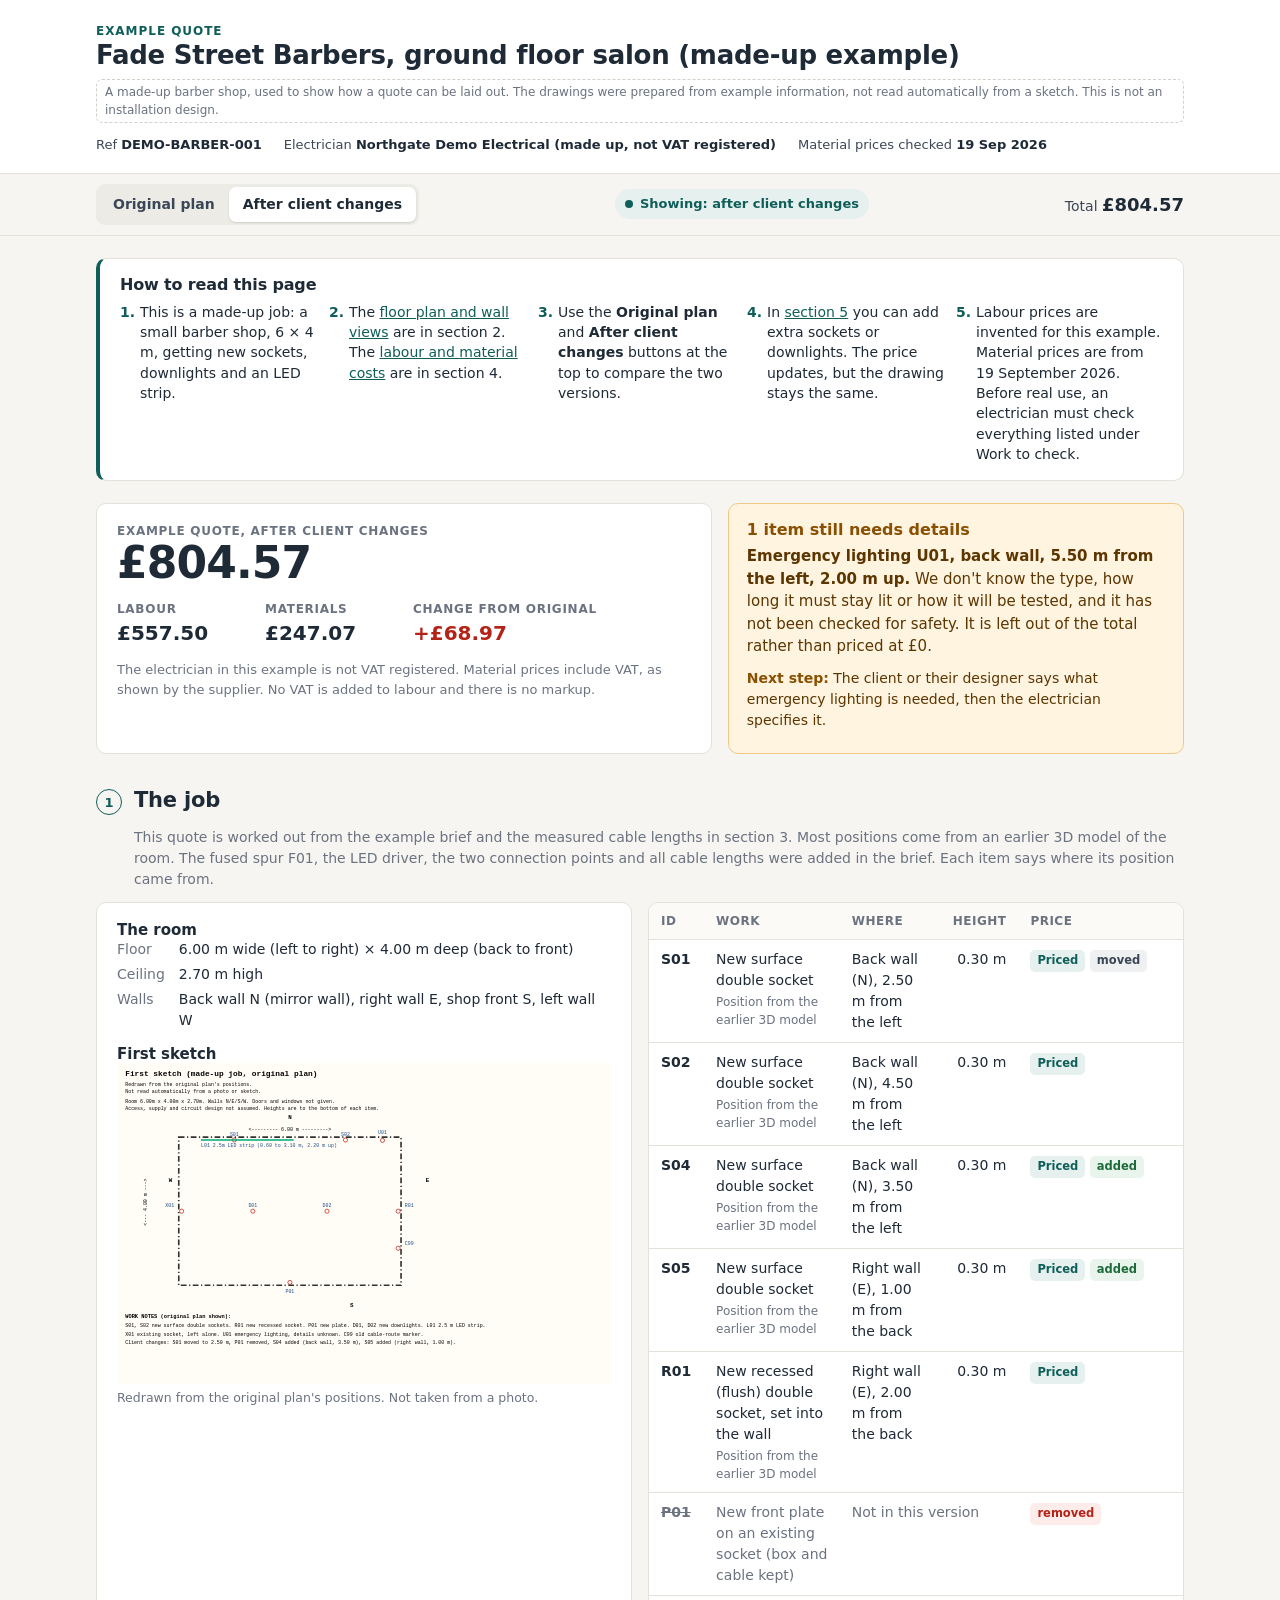
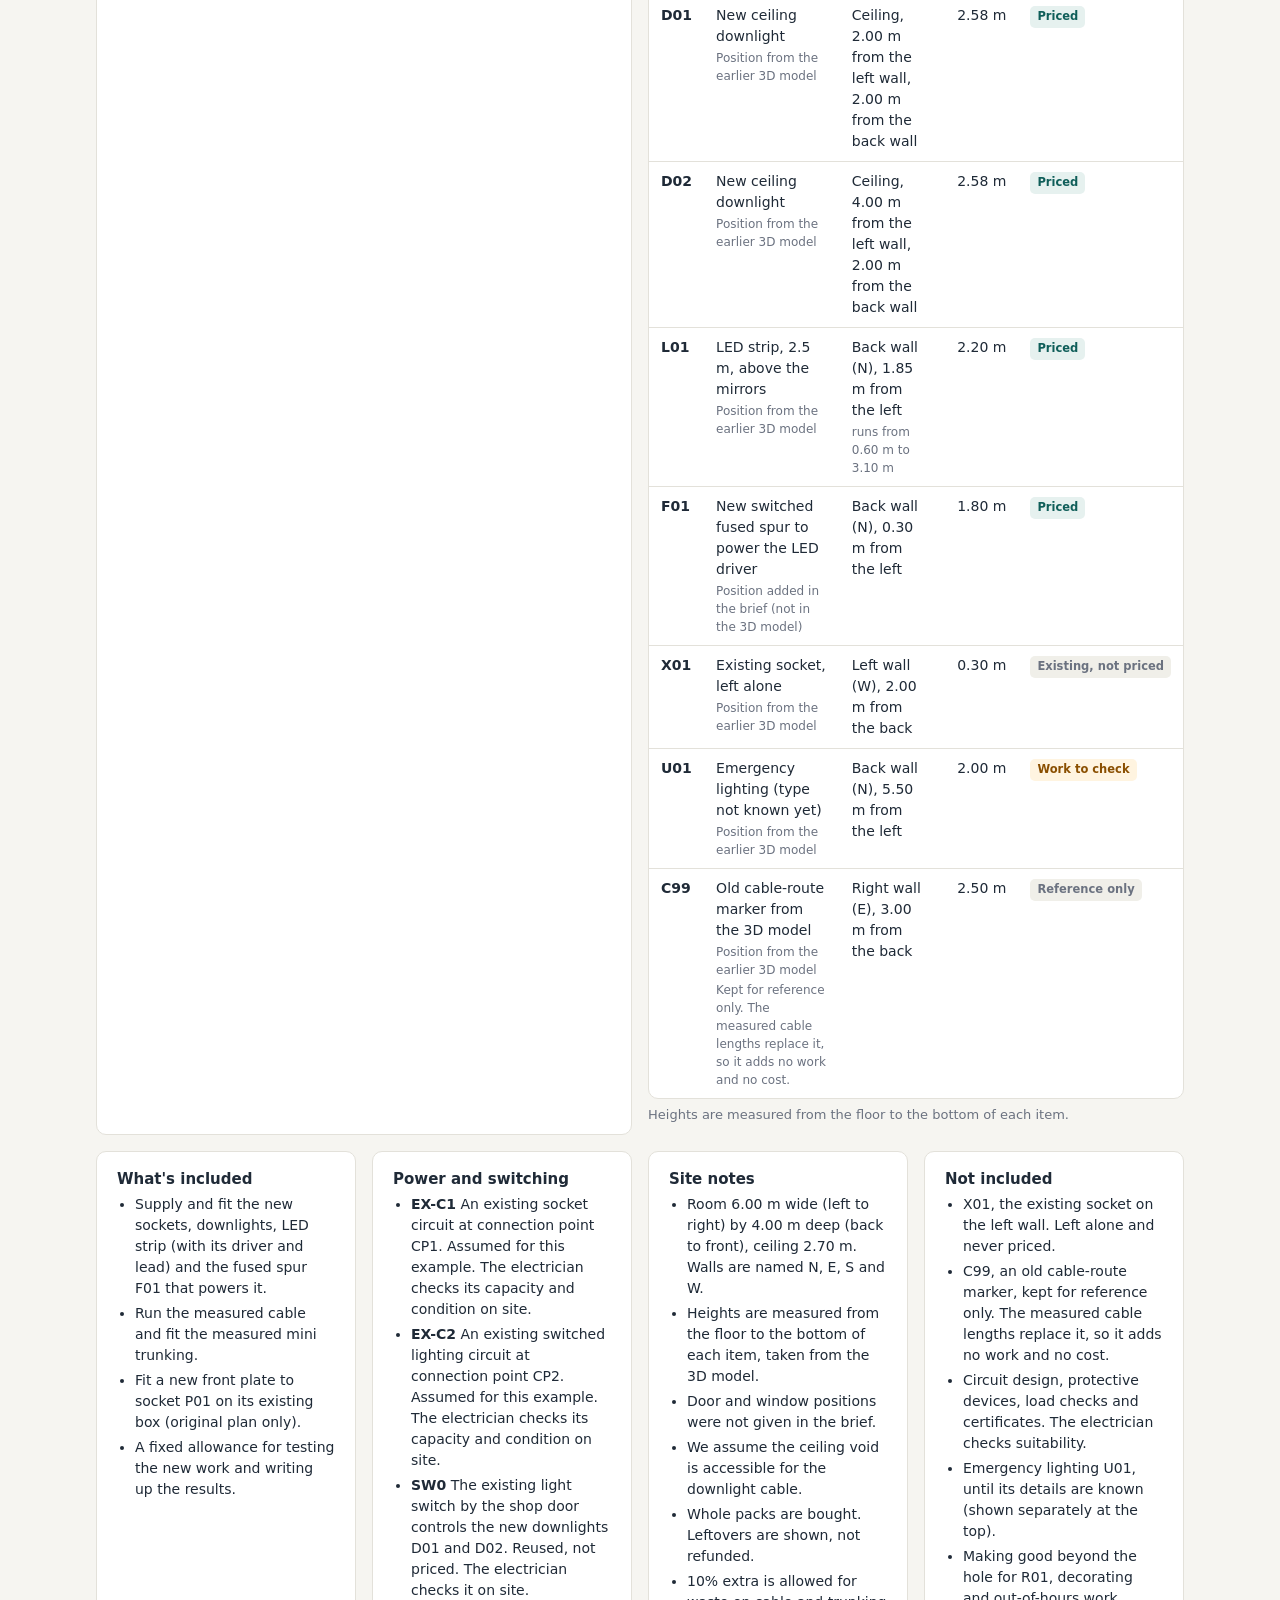
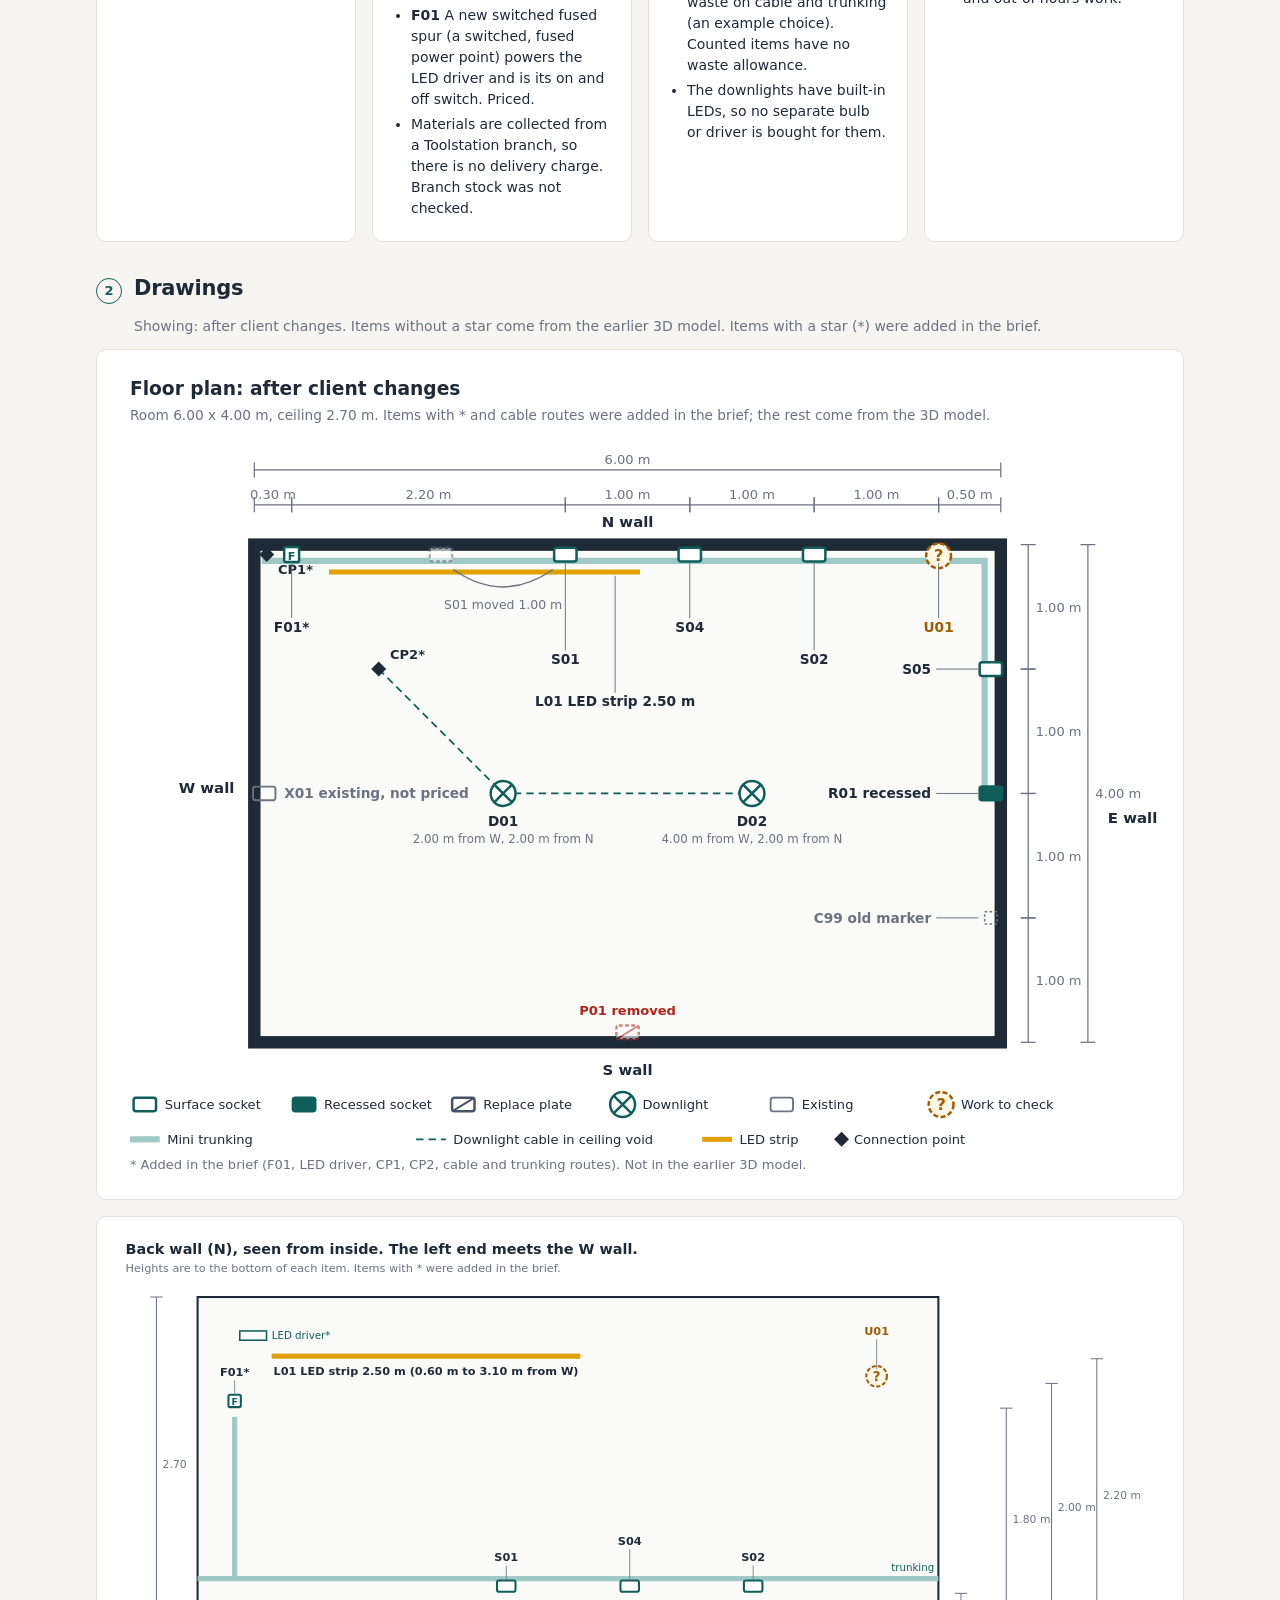
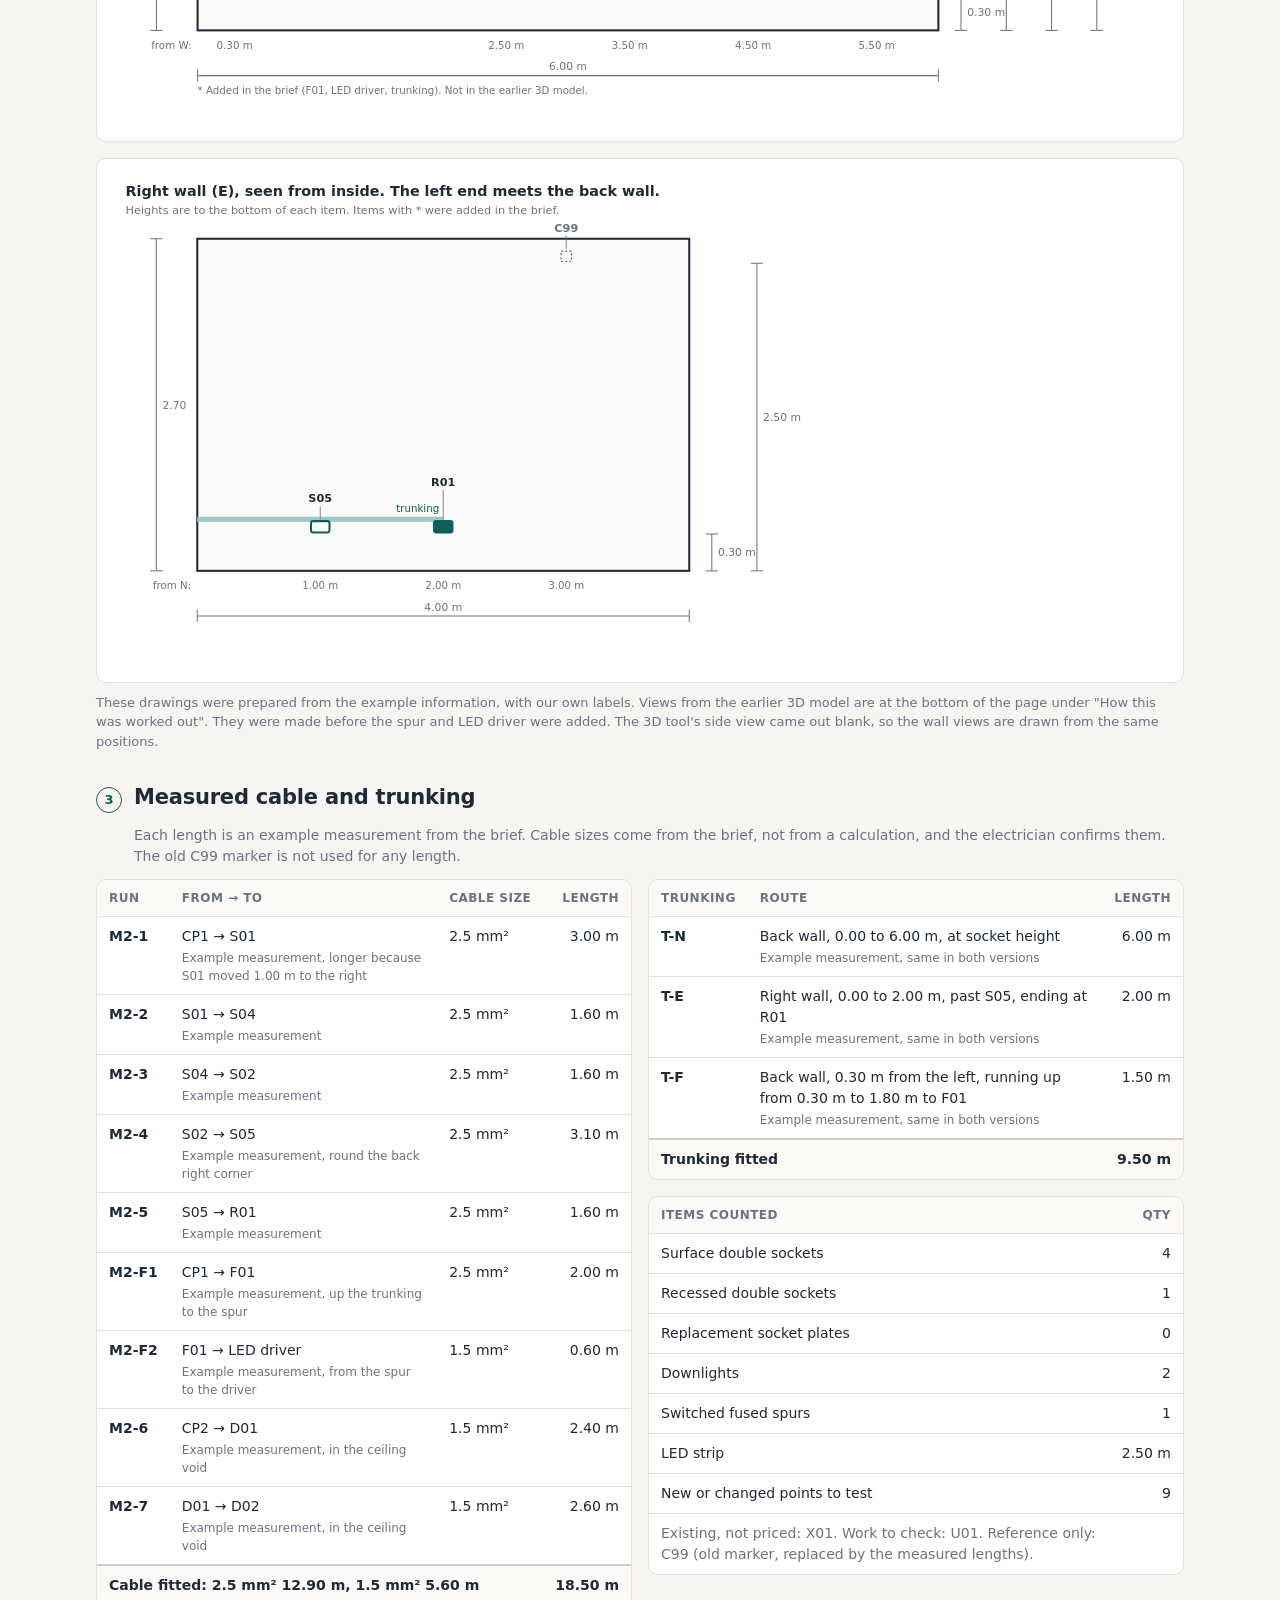
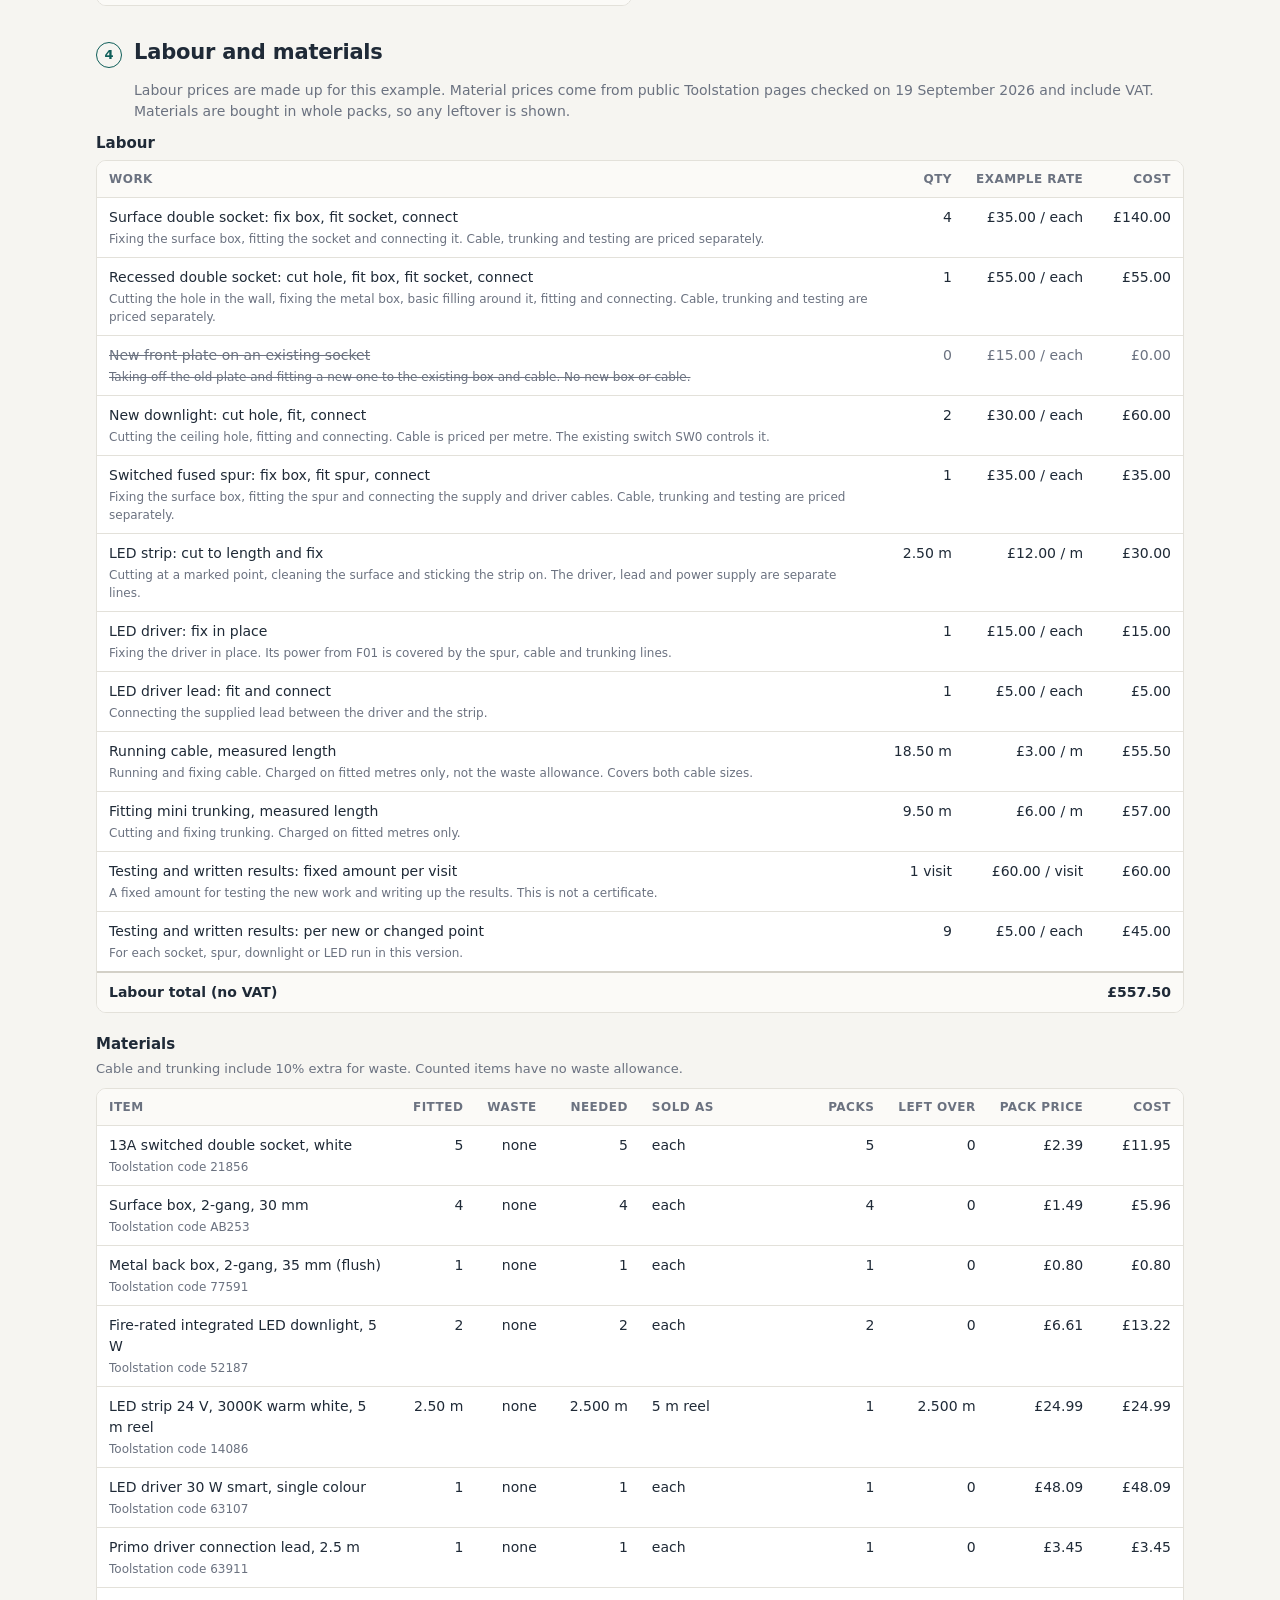
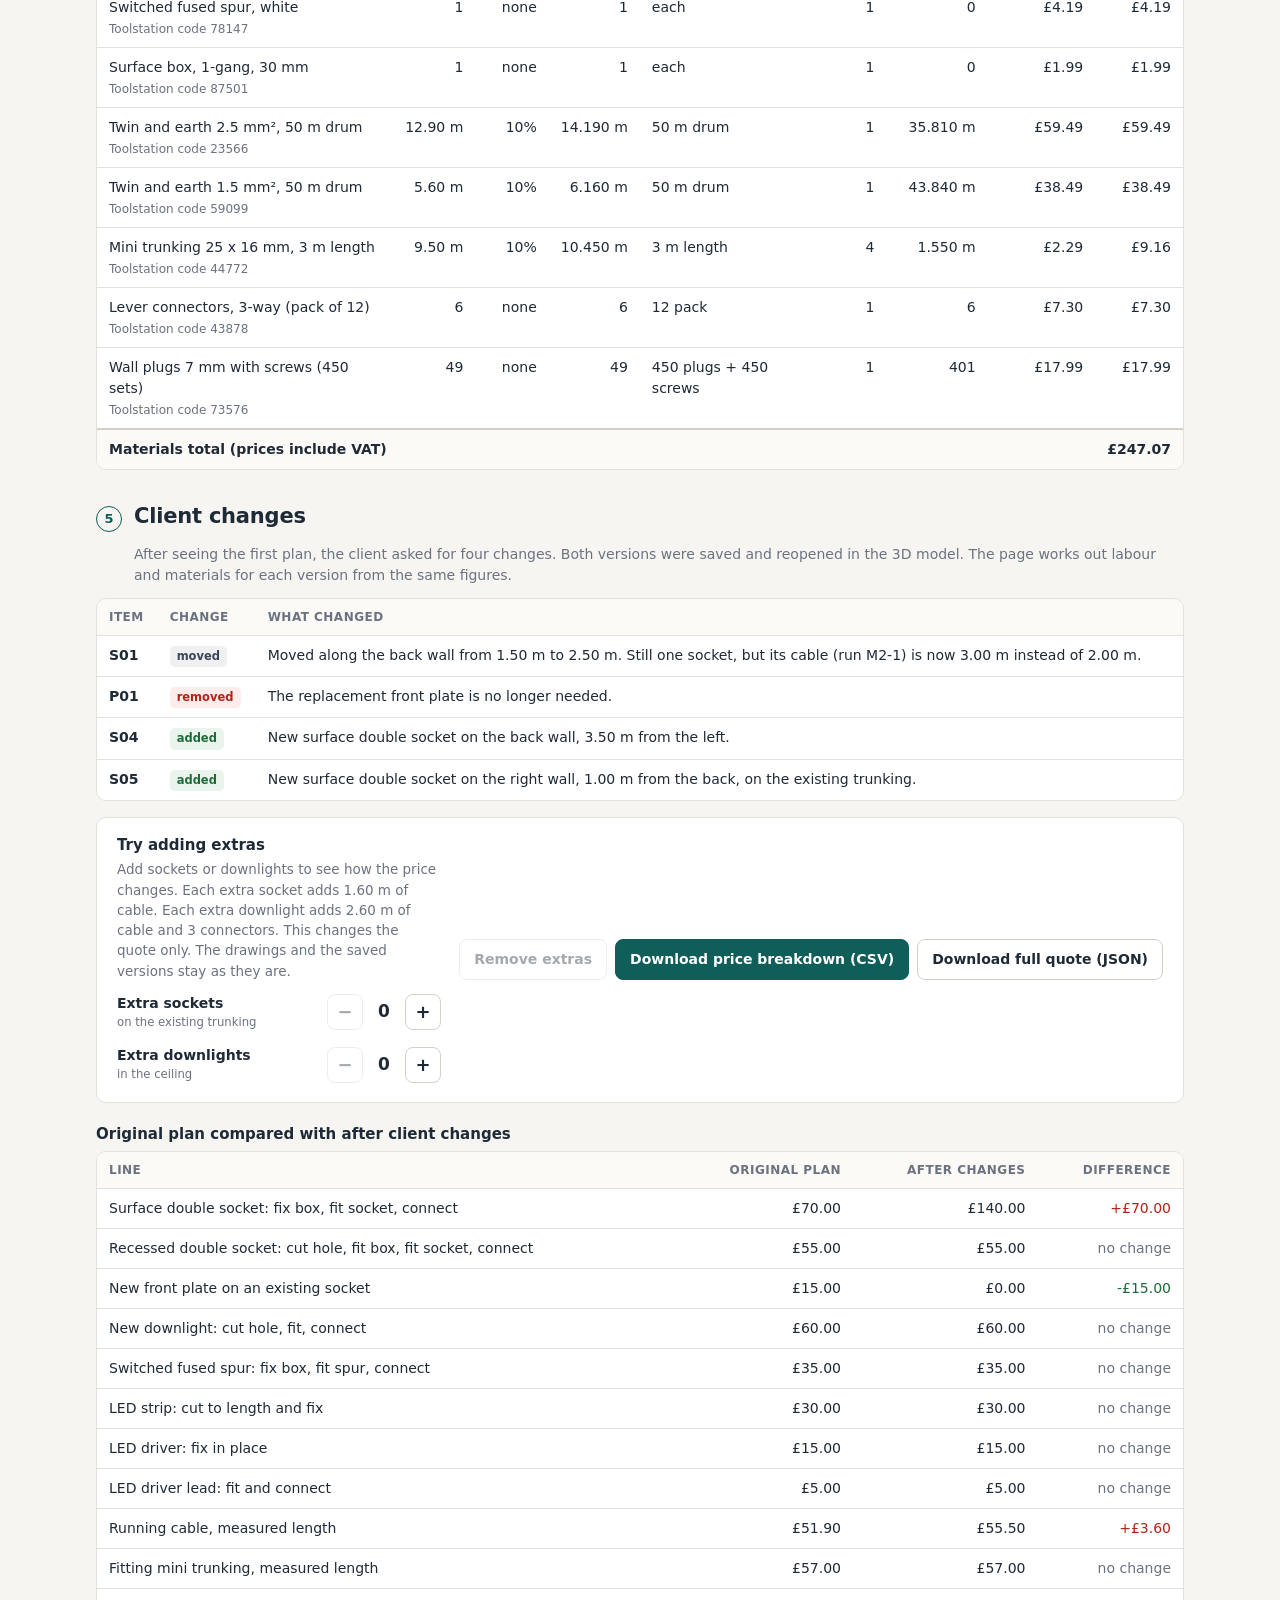
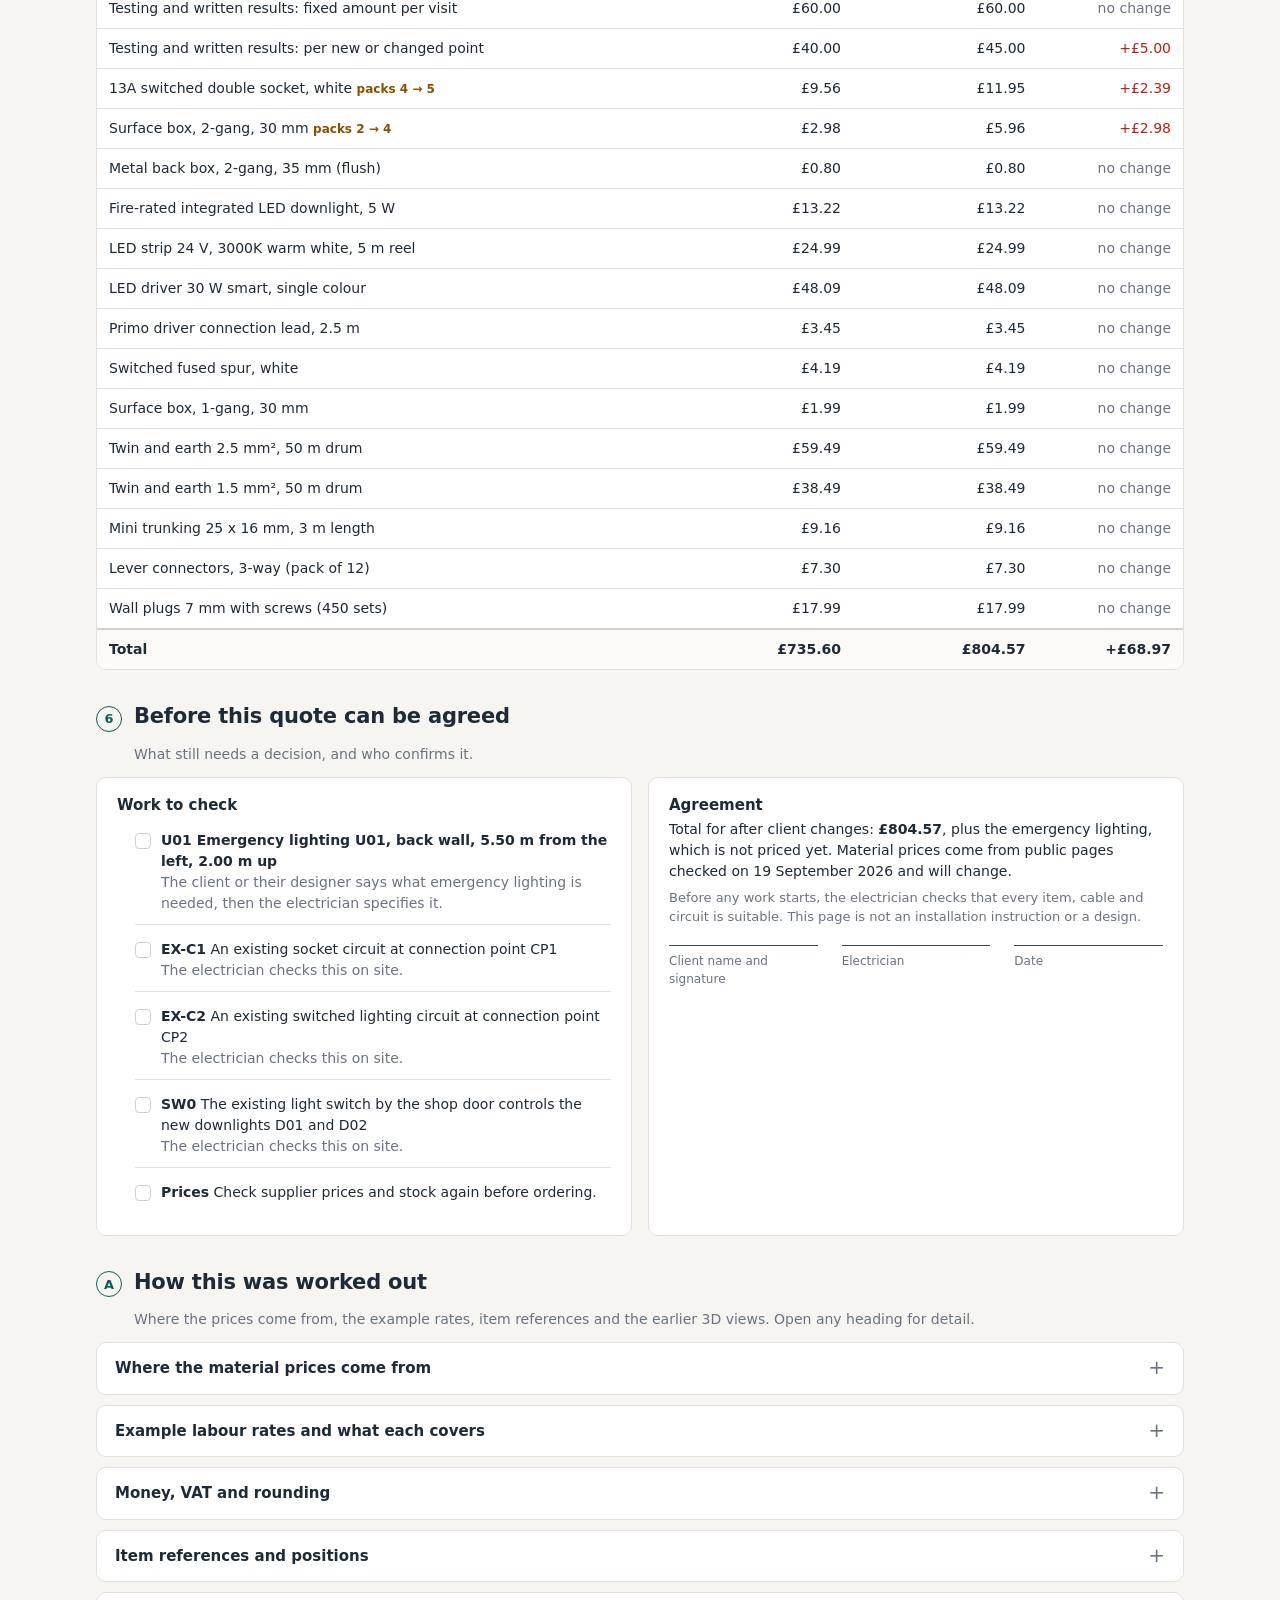
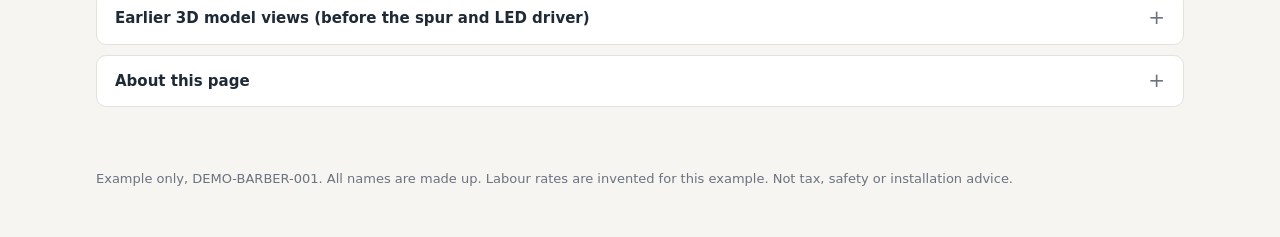
==== commit 69563a7c: "Make the electrical demo easier to read" ====
--- a/index.html
+++ b/index.html
@@ -3,8 +3,8 @@
 <head>
 <meta charset="utf-8">
 <meta name="viewport" content="width=device-width, initial-scale=1">
-<title>Electrical Quote Review</title>
-<meta name="description" content="Fictional electrical job review pack: inputs, drawings, measured quantities, priced labour and materials, client changes and approval.">
+<title>Example electrical quote</title>
+<meta name="description" content="A made-up barber shop electrical job: floor plan, labour and material costs, the client's changes and the work still to check.">
 <style>
 :root{
   --paper:#f6f5f1; --card:#ffffff; --ink:#1f2a37; --ink2:#3b4656; --muted:#6b7280; --line:#e3e1da; --line2:#d3d0c7;
@@ -129,7 +129,7 @@
 details.ap>summary{cursor:pointer;padding:14px 18px;font-weight:650;list-style:none;display:flex;justify-content:space-between;gap:12px}
 details.ap>summary::-webkit-details-marker{display:none}
 details.ap>summary::after{content:"+";color:var(--muted);font-weight:400;font-size:20px;line-height:1}
-details.ap[open]>summary::after{content:"\2013"}
+
 details.ap>div{padding:0 18px 18px}
 details.ap .tw{border-radius:8px}
 code,.mono{font-family:ui-monospace,SFMono-Regular,Menlo,Consolas,monospace;font-size:12px;word-break:break-all}
@@ -174,70 +174,77 @@
 @media (max-width:860px){section.blk{scroll-margin-top:130px}}
 @media (max-width:520px){section.blk{scroll-margin-top:190px}}
 @media print{.guide{border-left-width:2px}}
+
+.guide ol{grid-template-columns:repeat(auto-fit,minmax(170px,1fr))}
+.lead{font-size:15px;color:var(--ink2);max-width:760px}
+.hint{font-size:13px;color:var(--muted);margin:6px 0 10px}
+details.ap>summary::after{content:"+"}
+details.ap[open]>summary::after{content:"\2212"}
 </style>
 </head>
 <body>
 <header class="mast">
   <div class="wrap">
     <div>
-      <div class="eyebrow">Electrical works &middot; quote review pack</div>
+      <div class="eyebrow">Example quote</div>
       <h1 id="title"></h1>
-      <span class="fiction">Fictional business and job. Prepared example input, not automatic sketch reading. Not an installation or compliance design.</span>
+      <span class="fiction">A made-up barber shop, used to show how a quote can be laid out. The drawings were prepared from example information, not read automatically from a sketch. This is not an installation design.</span>
     </div>
     <div class="meta" id="meta"></div>
   </div>
 </header>
 
-<div class="bar" role="region" aria-label="Revision and total">
+<div class="bar" role="region" aria-label="Choose a version and see the total">
   <div class="wrap">
-    <div class="seg" role="group" aria-label="Revision">
-      <button type="button" data-rev="rev1" aria-pressed="false">Revision 1 &middot; first sketch</button>
-      <button type="button" data-rev="rev2" aria-pressed="true">Revision 2 &middot; client changes</button>
+    <div class="seg" role="group" aria-label="Version">
+      <button type="button" data-rev="rev1" aria-pressed="false">Original plan</button>
+      <button type="button" data-rev="rev2" aria-pressed="true">After client changes</button>
     </div>
     <span class="chip" id="state" aria-live="polite"></span>
-    <span class="tot">Priced total <b id="barTotal"></b></span>
+    <span class="tot">Total <b id="barTotal"></b></span>
   </div>
 </div>
 
 <main class="wrap">
   <section class="guide" aria-labelledby="guideTitle">
-    <h2 id="guideTitle">Quick guide</h2>
+    <h2 id="guideTitle">How to read this page</h2>
     <ol>
-      <li><b>A made-up job.</b> A small fictional barber shop (6 &times; 4 m) getting new sockets, downlights and an LED strip.</li>
-      <li><b>See the work.</b> The <a href="#drawings">floor plan and wall views</a> are in section 2. The <a href="#price">labour and material breakdown</a> is in section 4.</li>
-      <li><b>Compare versions.</b> Use the <b>Revision 1 / Revision 2</b> switch at the top to see the original plan against the client's changes.</li>
-      <li><b>Try extras.</b> In <a href="#changes">section 5</a>, add sockets or downlights. Only the quote changes. The plan is not redrawn.</li>
-      <li><b>Illustrative prices.</b> Labour rates are invented and material prices are a snapshot. An electrician must check anything marked unknown before any work.</li>
+      <li>This is a made-up job: a small barber shop, 6 &times; 4 m, getting new sockets, downlights and an LED strip.</li>
+      <li>The <a href="#drawings">floor plan and wall views</a> are in section 2. The <a href="#price">labour and material costs</a> are in section 4.</li>
+      <li>Use the <b>Original plan</b> and <b>After client changes</b> buttons at the top to compare the two versions.</li>
+      <li>In <a href="#changes">section 5</a> you can add extra sockets or downlights. The price updates, but the drawing stays the same.</li>
+      <li>Labour prices are invented for this example. Material prices are from 19 September 2026. Before real use, an electrician must check everything listed under Work to check.</li>
     </ol>
   </section>
+
   <div class="summary">
     <div class="card">
-      <div class="label" id="sumLabel">Priced total</div>
+      <div class="label" id="sumLabel"></div>
       <div class="big" id="sumTotal"></div>
       <div class="split">
         <div><div class="label">Labour</div><div class="v" id="sumLab"></div></div>
         <div><div class="label">Materials</div><div class="v" id="sumMat"></div></div>
-        <div><div class="label">vs Revision 1</div><div class="v" id="sumDelta"></div></div>
+        <div><div class="label">Change from original</div><div class="v" id="sumDelta"></div></div>
       </div>
-      <p class="basis" id="basis"></p>
+      <p class="basis">The electrician in this example is not VAT registered. Material prices include VAT, as shown by the supplier. No VAT is added to labour and there is no markup.</p>
     </div>
     <div class="alert" role="note" id="alert"></div>
   </div>
 
   <section class="blk" id="inputs">
-    <div class="sh"><span class="n">1</span><h2>What was asked for</h2><p>The declared synthetic brief and measured schedule drive this quote. Original items reuse native-model coordinates; F01, the LED driver, connection points and all lengths are job brief inputs. Each item shows its source.</p></div>
+    <div class="sh"><span class="n">1</span><h2>The job</h2><p>This quote is worked out from the example brief and the measured cable lengths in section 3. Most positions come from an earlier 3D model of the room. The fused spur F01, the LED driver, the two connection points and all cable lengths were added in the brief. Each item says where its position came from.</p></div>
     <div class="grid2">
       <div class="card">
-        <h3>Room and brief</h3>
+        <h3>The room</h3>
         <dl class="facts" id="facts"></dl>
-        <h3 style="margin-top:14px">Initial sketch</h3>
+        <h3 style="margin-top:14px">First sketch</h3>
         <div class="sketchbox"><svg role="img" aria-label="Initial sketch" xmlns="http://www.w3.org/2000/svg" viewBox="0 0 1200 780" font-family="monospace">
 <rect width="1200" height="780" fill="#fffdf5"/>
-<text x="20" y="32" font-size="19" font-weight="bold">Initial sketch (fictional job, revision 1)</text>
-<text x="20" y="56" font-size="12">Reconstructed synthetic fixture from declared model coordinates (baseline snapshot).</text>
-<text x="20" y="73" font-size="12">NOT evidence of automatic image understanding.</text>
-<text x="20" y="97" font-size="12">Room 6.00m x 4.00m x 2.70m. Wall IDs N/E/S/W. Openings UNSPECIFIED in this brief.</text>
-<text x="20" y="114" font-size="12">Access, supply and circuit design not assumed. Elevations are object BASE heights.</text>
+<text x="20" y="32" font-size="19" font-weight="bold">First sketch (made-up job, original plan)</text>
+<text x="20" y="56" font-size="12">Redrawn from the original plan's positions.</text>
+<text x="20" y="73" font-size="12">Not read automatically from a photo or sketch.</text>
+<text x="20" y="97" font-size="12">Room 6.00m x 4.00m x 2.70m. Walls N/E/S/W. Doors and windows not given.</text>
+<text x="20" y="114" font-size="12">Access, supply and circuit design not assumed. Heights are to the bottom of each item.</text>
 <rect x="150" y="180" width="540" height="360" fill="none" stroke="#333" stroke-width="4" stroke-dasharray="14,6,3,6"/>
 <text x="420" y="166" font-size="12" text-anchor="middle">&lt;--------- 6.00 m ---------&gt;</text>
 <text x="96" y="360" font-size="12" transform="rotate(-90 74 360)" text-anchor="middle">&lt;--- 4.00 m ---&gt;</text>
@@ -264,21 +271,22 @@
 <circle cx="683" cy="450" r="5" fill="none" stroke="#b00" stroke-width="1.6"/>
 <text x="699" y="442" font-size="12" fill="#1a4d8f" text-anchor="start">C99</text>
 <line x1="204" y1="187" x2="429" y2="187" stroke="#0a7" stroke-width="4"/>
-<text x="204" y="205" font-size="12" fill="#1a4d8f" text-anchor="start">L01 2.5m supplied (extent 60-310, base 2.20m)</text>
-<text x="20" y="620" font-size="13" font-weight="bold">WORK NOTES (synthetic brief, baseline shown):</text>
-<text x="20" y="642" font-size="12">S01,S02 new surface doubles - R01 new recessed - P01 replacement - D01,D02 new downlights - L01 supplied LED 2.5m</text>
-<text x="20" y="662" font-size="12">X01 untouched existing - U01 emergency item work/price UNKNOWN - C99 cable route/method/length UNKNOWN.</text>
-<text x="20" y="682" font-size="12">Revision 2 (see brief.md): S01 to x=250, P01 deleted, S04 N @350 added, S05 E @100 added.</text>
+<text x="204" y="205" font-size="12" fill="#1a4d8f" text-anchor="start">L01 2.5m LED strip (0.60 to 3.10 m, 2.20 m up)</text>
+<text x="20" y="620" font-size="13" font-weight="bold">WORK NOTES (original plan shown):</text>
+<text x="20" y="642" font-size="12">S01, S02 new surface double sockets. R01 new recessed socket. P01 new plate. D01, D02 new downlights. L01 2.5 m LED strip.</text>
+<text x="20" y="662" font-size="12">X01 existing socket, left alone. U01 emergency lighting, details unknown. C99 old cable-route marker.</text>
+<text x="20" y="682" font-size="12">Client changes: S01 moved to 2.50 m, P01 removed, S04 added (back wall, 3.50 m), S05 added (right wall, 1.00 m).</text>
 </svg></div>
-        <p class="muted" style="font-size:12.5px">Redrawn from the revision 1 coordinates. Not photo-derived.</p>
+        <p class="muted" style="font-size:12.5px">Redrawn from the original plan's positions. Not taken from a photo.</p>
       </div>
       <div>
-        <div class="tw"><table id="schedule"><thead><tr><th>ID</th><th>Work</th><th>Where</th><th class="num">Height</th><th>Status</th></tr></thead><tbody></tbody></table></div>
+        <div class="tw"><table id="schedule"><thead><tr><th>ID</th><th>Work</th><th>Where</th><th class="num">Height</th><th>Price</th></tr></thead><tbody></tbody></table></div>
+        <p class="hint">Heights are measured from the floor to the bottom of each item.</p>
       </div>
     </div>
     <div class="grid4" style="margin-top:var(--gap)">
-      <div class="card"><h3>Scope</h3><ul id="scope"></ul></div>
-      <div class="card"><h3>Supply and control</h3><ul id="supply"></ul></div>
+      <div class="card"><h3>What's included</h3><ul id="scope"></ul></div>
+      <div class="card"><h3>Power and switching</h3><ul id="supply"></ul></div>
       <div class="card"><h3>Site notes</h3><ul id="notes"></ul></div>
       <div class="card"><h3>Not included</h3><ul id="excl"></ul></div>
     </div>
@@ -286,11 +294,11 @@
 
   <section class="blk" id="drawings">
     <div class="sh"><span class="n">2</span><h2>Drawings</h2><p id="drawSub"></p></div>
-    <div class="draw" data-rev="rev1"><figure class="sheet"><svg xmlns="http://www.w3.org/2000/svg" viewBox="0 0 860 670" font-family="system-ui,-apple-system,Segoe UI,Roboto,Arial,sans-serif" role="img" aria-label="Floor plan, Revision 1 - as first sketched">
+    <div class="draw" data-rev="rev1"><figure class="sheet"><svg xmlns="http://www.w3.org/2000/svg" viewBox="0 0 860 670" font-family="system-ui,-apple-system,Segoe UI,Roboto,Arial,sans-serif" role="img" aria-label="Floor plan, original plan">
 <defs><pattern id="hatch" width="5" height="5" patternUnits="userSpaceOnUse" patternTransform="rotate(45)"><line x1="0" y1="0" x2="0" y2="5" stroke="#c9ced6" stroke-width="1.5"/></pattern><marker id="arr" viewBox="0 0 10 10" refX="9" refY="5" markerWidth="7" markerHeight="7" orient="auto-start-reverse"><path d="M0,0 L10,5 L0,10 z" fill="#6b7280"/></marker></defs>
 <rect width="860" height="670" fill="#fff"/>
-<text x="20" y="30" font-size="15" text-anchor="start" fill="#1f2a37" font-weight="650" >Floor plan - Revision 1 - as first sketched</text>
-<text x="20" y="50" font-size="11" text-anchor="start" fill="#6b7280" font-weight="400" >Room 6.00 x 4.00 m, ceiling 2.70 m. Unmarked items: native-model coordinates reused. Items marked * and routes: job brief coordinates.</text>
+<text x="20" y="30" font-size="15" text-anchor="start" fill="#1f2a37" font-weight="650" >Floor plan: original plan</text>
+<text x="20" y="50" font-size="11" text-anchor="start" fill="#6b7280" font-weight="400" >Room 6.00 x 4.00 m, ceiling 2.70 m. Items with * and cable routes were added in the brief; the rest come from the 3D model.</text>
 <rect x="120" y="150" width="600" height="400" fill="#fafaf8" stroke="#1f2a37" stroke-width="10"/>
 <text x="420.0" y="136" font-size="12" text-anchor="middle" fill="#1f2a37" font-weight="650" >N wall</text>
 <text x="420.0" y="576" font-size="12" text-anchor="middle" fill="#1f2a37" font-weight="650" >S wall</text>
@@ -330,7 +338,7 @@
 <text x="520.0" y="376.0" font-size="11" text-anchor="middle" fill="#1f2a37" font-weight="650" >D02</text>
 <text x="520.0" y="390.0" font-size="9.5" text-anchor="middle" fill="#6b7280" font-weight="400" >4.00 m from W, 2.00 m from N</text>
 <rect x="119.0" y="344.5" width="18" height="11" rx="2" fill="url(#hatch)" stroke="#6b7280" stroke-width="1.5"/>
-<text x="144.0" y="354.0" font-size="11" text-anchor="start" fill="#6b7280" font-weight="600" >X01 existing - excluded</text>
+<text x="144.0" y="354.0" font-size="11" text-anchor="start" fill="#6b7280" font-weight="600" >X01 existing, not priced</text>
 <rect x="707.0" y="445.0" width="10" height="10" fill="none" stroke="#6b7280" stroke-width="1.2" stroke-dasharray="2 2"/>
 <line x1="702.0" y1="450.0" x2="668.0" y2="450.0" stroke="#6b7280" stroke-width="0.8"/>
 <text x="664.0" y="454.0" font-size="11" text-anchor="end" fill="#6b7280" font-weight="650" >C99 old marker</text>
@@ -353,30 +361,30 @@
 <g stroke="#0f5e59" stroke-width="2" fill="#fff"><circle cx="416" cy="600" r="10"/><line x1="409" y1="593" x2="423" y2="607"/><line x1="409" y1="607" x2="423" y2="593"/></g>
 <text x="432" y="604" font-size="10.5" text-anchor="start" fill="#1f2a37" font-weight="400" >Downlight</text>
 <rect x="535" y="594.5" width="18" height="11" rx="2" fill="url(#hatch)" stroke="#6b7280" stroke-width="1.5"/>
-<text x="560" y="604" font-size="10.5" text-anchor="start" fill="#1f2a37" font-weight="400" >Existing, excluded</text>
+<text x="560" y="604" font-size="10.5" text-anchor="start" fill="#1f2a37" font-weight="400" >Existing</text>
 <g><circle cx="672" cy="600" r="10" fill="#fff7e6" stroke="#a15c00" stroke-width="2" stroke-dasharray="4 2"/><text x="672" y="604.5" font-size="13" text-anchor="middle" fill="#a15c00" font-weight="700" >?</text></g>
-<text x="688" y="604" font-size="10.5" text-anchor="start" fill="#1f2a37" font-weight="400" >Not yet priced</text>
+<text x="688" y="604" font-size="10.5" text-anchor="start" fill="#1f2a37" font-weight="400" >Work to check</text>
 <line x1="20" y1="628" x2="44" y2="628" stroke="#9fc9c4" stroke-width="5"/>
-<text x="50" y="632" font-size="10.5" text-anchor="start" fill="#1f2a37" font-weight="400" >Mini trunking (8.00 m measured)</text>
+<text x="50" y="632" font-size="10.5" text-anchor="start" fill="#1f2a37" font-weight="400" >Mini trunking</text>
 <line x1="250" y1="628" x2="274" y2="628" stroke="#0f5e59" stroke-width="1.4" stroke-dasharray="6 4"/>
 <text x="280" y="632" font-size="10.5" text-anchor="start" fill="#1f2a37" font-weight="400" >Downlight cable in ceiling void</text>
 <line x1="480" y1="628" x2="504" y2="628" stroke="#e0a100" stroke-width="4"/>
 <text x="510" y="632" font-size="10.5" text-anchor="start" fill="#1f2a37" font-weight="400" >LED strip</text>
 <path d="M592,622 l6,6 l-6,6 l-6,-6 z" fill="#1f2a37"/>
-<text x="602" y="632" font-size="10.5" text-anchor="start" fill="#1f2a37" font-weight="400" >Declared connection point</text>
-<text x="20" y="652" font-size="10.5" text-anchor="start" fill="#6b7280" font-weight="400" >* job brief coordinates (F01, LED driver, CP1, CP2, cable and trunking routes). Not in the historical native model files.</text>
-</svg></figure><div class="walls"><figure class="sheet"><svg xmlns="http://www.w3.org/2000/svg" viewBox="0 0 1040 494" font-family="system-ui,-apple-system,Segoe UI,Roboto,Arial,sans-serif" role="img" aria-label="N elevation">
+<text x="602" y="632" font-size="10.5" text-anchor="start" fill="#1f2a37" font-weight="400" >Connection point</text>
+<text x="20" y="652" font-size="10.5" text-anchor="start" fill="#6b7280" font-weight="400" >* Added in the brief (F01, LED driver, CP1, CP2, cable and trunking routes). Not in the earlier 3D model.</text>
+</svg></figure><div class="walls"><figure class="sheet"><svg xmlns="http://www.w3.org/2000/svg" viewBox="0 0 1040 494" font-family="system-ui,-apple-system,Segoe UI,Roboto,Arial,sans-serif" role="img" aria-label="Back wall (N) view">
 <defs><pattern id="hatch" width="5" height="5" patternUnits="userSpaceOnUse" patternTransform="rotate(45)"><line x1="0" y1="0" x2="0" y2="5" stroke="#c9ced6" stroke-width="1.5"/></pattern><marker id="arr" viewBox="0 0 10 10" refX="9" refY="5" markerWidth="7" markerHeight="7" orient="auto-start-reverse"><path d="M0,0 L10,5 L0,10 z" fill="#6b7280"/></marker></defs>
 <rect width="1040" height="494" fill="#fff"/>
-<text x="20" y="28" font-size="14" text-anchor="start" fill="#1f2a37" font-weight="650" >N wall (back wall), seen from inside. Left = W end.</text>
-<text x="20" y="46" font-size="11" text-anchor="start" fill="#6b7280" font-weight="400" >Heights are item base above floor. Unmarked: native-model values reused. Marked *: job brief values.</text>
+<text x="20" y="28" font-size="14" text-anchor="start" fill="#1f2a37" font-weight="650" >Back wall (N), seen from inside. The left end meets the W wall.</text>
+<text x="20" y="46" font-size="11" text-anchor="start" fill="#6b7280" font-weight="400" >Heights are to the bottom of each item. Items with * were added in the brief.</text>
 <rect x="90.0" y="70.0" width="720.0" height="324.0" fill="#fafaf8" stroke="#1f2a37" stroke-width="2"/>
 <rect x="90.0" y="341.2" width="720.0" height="5" fill="#9fc9c4"/>
 <text x="806.0" y="336.2" font-size="10" text-anchor="end" fill="#0f5e59" font-weight="400" >trunking</text>
 <rect x="123.5" y="186.39999999999998" width="5" height="154.79999999999998" fill="#9fc9c4"/>
 <rect x="131.0" y="103.0" width="26" height="9" fill="#fff" stroke="#0f5e59" stroke-width="1.5"/>
 <text x="162.0" y="111.0" font-size="10" text-anchor="start" fill="#0f5e59" font-weight="400" >LED driver*</text>
-<text x="90.0" y="456.0" font-size="10" text-anchor="start" fill="#6b7280" font-weight="400" >* job brief coordinates (F01, LED driver, trunking). Not in the historical native model files.</text>
+<text x="90.0" y="456.0" font-size="10" text-anchor="start" fill="#6b7280" font-weight="400" >* Added in the brief (F01, LED driver, trunking). Not in the earlier 3D model.</text>
 <g><rect x="120.0" y="165.0" width="12" height="12" rx="1.5" fill="#fff" stroke="#0f5e59" stroke-width="2"/><text x="126.0" y="175.0" font-size="9" text-anchor="middle" fill="#0f5e59" font-weight="700" >F</text></g>
 <line x1="126.0" y1="164.0" x2="126.0" y2="151.0" stroke="#6b7280" stroke-width="0.8"/>
 <text x="126.0" y="147.0" font-size="11" text-anchor="middle" fill="#1f2a37" font-weight="650" >F01*</text>
@@ -402,11 +410,11 @@
 <g stroke="#6b7280" stroke-width="1"><line x1="964.0" y1="130.0" x2="964.0" y2="394.0"/><line x1="958.0" y1="130.0" x2="970.0" y2="130.0"/><line x1="958.0" y1="394.0" x2="970.0" y2="394.0"/></g><text x="970.0" y="266.0" font-size="10.5" text-anchor="start" fill="#6b7280" font-weight="400" >2.20 m</text>
 <g stroke="#6b7280" stroke-width="1"><line x1="50.0" y1="70.0" x2="50.0" y2="394.0"/><line x1="44.0" y1="70.0" x2="56.0" y2="70.0"/><line x1="44.0" y1="394.0" x2="56.0" y2="394.0"/></g><text x="56.0" y="236.0" font-size="10.5" text-anchor="start" fill="#6b7280" font-weight="400" >2.70</text>
 <g stroke="#6b7280" stroke-width="1"><line x1="90.0" y1="438.0" x2="810.0" y2="438.0"/><line x1="90.0" y1="432.0" x2="90.0" y2="444.0"/><line x1="810.0" y1="432.0" x2="810.0" y2="444.0"/></g><text x="450.0" y="433.0" font-size="10.5" text-anchor="middle" fill="#6b7280" font-weight="400" >6.00 m</text>
-</svg></figure><figure class="sheet"><svg xmlns="http://www.w3.org/2000/svg" viewBox="0 0 800 494" font-family="system-ui,-apple-system,Segoe UI,Roboto,Arial,sans-serif" role="img" aria-label="E elevation">
+</svg></figure><figure class="sheet"><svg xmlns="http://www.w3.org/2000/svg" viewBox="0 0 800 494" font-family="system-ui,-apple-system,Segoe UI,Roboto,Arial,sans-serif" role="img" aria-label="Right wall (E) view">
 <defs><pattern id="hatch" width="5" height="5" patternUnits="userSpaceOnUse" patternTransform="rotate(45)"><line x1="0" y1="0" x2="0" y2="5" stroke="#c9ced6" stroke-width="1.5"/></pattern><marker id="arr" viewBox="0 0 10 10" refX="9" refY="5" markerWidth="7" markerHeight="7" orient="auto-start-reverse"><path d="M0,0 L10,5 L0,10 z" fill="#6b7280"/></marker></defs>
 <rect width="800" height="494" fill="#fff"/>
-<text x="20" y="28" font-size="14" text-anchor="start" fill="#1f2a37" font-weight="650" >E wall (right wall), seen from inside. Left = N end.</text>
-<text x="20" y="46" font-size="11" text-anchor="start" fill="#6b7280" font-weight="400" >Heights are item base above floor. Unmarked: native-model values reused. Marked *: job brief values.</text>
+<text x="20" y="28" font-size="14" text-anchor="start" fill="#1f2a37" font-weight="650" >Right wall (E), seen from inside. The left end meets the back wall.</text>
+<text x="20" y="46" font-size="11" text-anchor="start" fill="#6b7280" font-weight="400" >Heights are to the bottom of each item. Items with * were added in the brief.</text>
 <rect x="90.0" y="70.0" width="480.0" height="324.0" fill="#fafaf8" stroke="#1f2a37" stroke-width="2"/>
 <rect x="90.0" y="341.2" width="240.0" height="5" fill="#9fc9c4"/>
 <text x="326.0" y="336.2" font-size="10" text-anchor="end" fill="#0f5e59" font-weight="400" >trunking</text>
@@ -423,11 +431,11 @@
 <g stroke="#6b7280" stroke-width="1"><line x1="636.0" y1="94.0" x2="636.0" y2="394.0"/><line x1="630.0" y1="94.0" x2="642.0" y2="94.0"/><line x1="630.0" y1="394.0" x2="642.0" y2="394.0"/></g><text x="642.0" y="248.0" font-size="10.5" text-anchor="start" fill="#6b7280" font-weight="400" >2.50 m</text>
 <g stroke="#6b7280" stroke-width="1"><line x1="50.0" y1="70.0" x2="50.0" y2="394.0"/><line x1="44.0" y1="70.0" x2="56.0" y2="70.0"/><line x1="44.0" y1="394.0" x2="56.0" y2="394.0"/></g><text x="56.0" y="236.0" font-size="10.5" text-anchor="start" fill="#6b7280" font-weight="400" >2.70</text>
 <g stroke="#6b7280" stroke-width="1"><line x1="90.0" y1="438.0" x2="570.0" y2="438.0"/><line x1="90.0" y1="432.0" x2="90.0" y2="444.0"/><line x1="570.0" y1="432.0" x2="570.0" y2="444.0"/></g><text x="330.0" y="433.0" font-size="10.5" text-anchor="middle" fill="#6b7280" font-weight="400" >4.00 m</text>
-</svg></figure></div></div><div class="draw" data-rev="rev2"><figure class="sheet"><svg xmlns="http://www.w3.org/2000/svg" viewBox="0 0 860 670" font-family="system-ui,-apple-system,Segoe UI,Roboto,Arial,sans-serif" role="img" aria-label="Floor plan, Revision 2 - client changes">
+</svg></figure></div></div><div class="draw" data-rev="rev2"><figure class="sheet"><svg xmlns="http://www.w3.org/2000/svg" viewBox="0 0 860 670" font-family="system-ui,-apple-system,Segoe UI,Roboto,Arial,sans-serif" role="img" aria-label="Floor plan, after client changes">
 <defs><pattern id="hatch" width="5" height="5" patternUnits="userSpaceOnUse" patternTransform="rotate(45)"><line x1="0" y1="0" x2="0" y2="5" stroke="#c9ced6" stroke-width="1.5"/></pattern><marker id="arr" viewBox="0 0 10 10" refX="9" refY="5" markerWidth="7" markerHeight="7" orient="auto-start-reverse"><path d="M0,0 L10,5 L0,10 z" fill="#6b7280"/></marker></defs>
 <rect width="860" height="670" fill="#fff"/>
-<text x="20" y="30" font-size="15" text-anchor="start" fill="#1f2a37" font-weight="650" >Floor plan - Revision 2 - client changes</text>
-<text x="20" y="50" font-size="11" text-anchor="start" fill="#6b7280" font-weight="400" >Room 6.00 x 4.00 m, ceiling 2.70 m. Unmarked items: native-model coordinates reused. Items marked * and routes: job brief coordinates.</text>
+<text x="20" y="30" font-size="15" text-anchor="start" fill="#1f2a37" font-weight="650" >Floor plan: after client changes</text>
+<text x="20" y="50" font-size="11" text-anchor="start" fill="#6b7280" font-weight="400" >Room 6.00 x 4.00 m, ceiling 2.70 m. Items with * and cable routes were added in the brief; the rest come from the 3D model.</text>
 <rect x="120" y="150" width="600" height="400" fill="#fafaf8" stroke="#1f2a37" stroke-width="10"/>
 <text x="420.0" y="136" font-size="12" text-anchor="middle" fill="#1f2a37" font-weight="650" >N wall</text>
 <text x="420.0" y="576" font-size="12" text-anchor="middle" fill="#1f2a37" font-weight="650" >S wall</text>
@@ -476,7 +484,7 @@
 <text x="520.0" y="376.0" font-size="11" text-anchor="middle" fill="#1f2a37" font-weight="650" >D02</text>
 <text x="520.0" y="390.0" font-size="9.5" text-anchor="middle" fill="#6b7280" font-weight="400" >4.00 m from W, 2.00 m from N</text>
 <rect x="119.0" y="344.5" width="18" height="11" rx="2" fill="url(#hatch)" stroke="#6b7280" stroke-width="1.5"/>
-<text x="144.0" y="354.0" font-size="11" text-anchor="start" fill="#6b7280" font-weight="600" >X01 existing - excluded</text>
+<text x="144.0" y="354.0" font-size="11" text-anchor="start" fill="#6b7280" font-weight="600" >X01 existing, not priced</text>
 <rect x="707.0" y="445.0" width="10" height="10" fill="none" stroke="#6b7280" stroke-width="1.2" stroke-dasharray="2 2"/>
 <line x1="702.0" y1="450.0" x2="668.0" y2="450.0" stroke="#6b7280" stroke-width="0.8"/>
 <text x="664.0" y="454.0" font-size="11" text-anchor="end" fill="#6b7280" font-weight="650" >C99 old marker</text>
@@ -501,30 +509,30 @@
 <g stroke="#0f5e59" stroke-width="2" fill="#fff"><circle cx="416" cy="600" r="10"/><line x1="409" y1="593" x2="423" y2="607"/><line x1="409" y1="607" x2="423" y2="593"/></g>
 <text x="432" y="604" font-size="10.5" text-anchor="start" fill="#1f2a37" font-weight="400" >Downlight</text>
 <rect x="535" y="594.5" width="18" height="11" rx="2" fill="url(#hatch)" stroke="#6b7280" stroke-width="1.5"/>
-<text x="560" y="604" font-size="10.5" text-anchor="start" fill="#1f2a37" font-weight="400" >Existing, excluded</text>
+<text x="560" y="604" font-size="10.5" text-anchor="start" fill="#1f2a37" font-weight="400" >Existing</text>
 <g><circle cx="672" cy="600" r="10" fill="#fff7e6" stroke="#a15c00" stroke-width="2" stroke-dasharray="4 2"/><text x="672" y="604.5" font-size="13" text-anchor="middle" fill="#a15c00" font-weight="700" >?</text></g>
-<text x="688" y="604" font-size="10.5" text-anchor="start" fill="#1f2a37" font-weight="400" >Not yet priced</text>
+<text x="688" y="604" font-size="10.5" text-anchor="start" fill="#1f2a37" font-weight="400" >Work to check</text>
 <line x1="20" y1="628" x2="44" y2="628" stroke="#9fc9c4" stroke-width="5"/>
-<text x="50" y="632" font-size="10.5" text-anchor="start" fill="#1f2a37" font-weight="400" >Mini trunking (8.00 m measured)</text>
+<text x="50" y="632" font-size="10.5" text-anchor="start" fill="#1f2a37" font-weight="400" >Mini trunking</text>
 <line x1="250" y1="628" x2="274" y2="628" stroke="#0f5e59" stroke-width="1.4" stroke-dasharray="6 4"/>
 <text x="280" y="632" font-size="10.5" text-anchor="start" fill="#1f2a37" font-weight="400" >Downlight cable in ceiling void</text>
 <line x1="480" y1="628" x2="504" y2="628" stroke="#e0a100" stroke-width="4"/>
 <text x="510" y="632" font-size="10.5" text-anchor="start" fill="#1f2a37" font-weight="400" >LED strip</text>
 <path d="M592,622 l6,6 l-6,6 l-6,-6 z" fill="#1f2a37"/>
-<text x="602" y="632" font-size="10.5" text-anchor="start" fill="#1f2a37" font-weight="400" >Declared connection point</text>
-<text x="20" y="652" font-size="10.5" text-anchor="start" fill="#6b7280" font-weight="400" >* job brief coordinates (F01, LED driver, CP1, CP2, cable and trunking routes). Not in the historical native model files.</text>
-</svg></figure><div class="walls"><figure class="sheet"><svg xmlns="http://www.w3.org/2000/svg" viewBox="0 0 1040 494" font-family="system-ui,-apple-system,Segoe UI,Roboto,Arial,sans-serif" role="img" aria-label="N elevation">
+<text x="602" y="632" font-size="10.5" text-anchor="start" fill="#1f2a37" font-weight="400" >Connection point</text>
+<text x="20" y="652" font-size="10.5" text-anchor="start" fill="#6b7280" font-weight="400" >* Added in the brief (F01, LED driver, CP1, CP2, cable and trunking routes). Not in the earlier 3D model.</text>
+</svg></figure><div class="walls"><figure class="sheet"><svg xmlns="http://www.w3.org/2000/svg" viewBox="0 0 1040 494" font-family="system-ui,-apple-system,Segoe UI,Roboto,Arial,sans-serif" role="img" aria-label="Back wall (N) view">
 <defs><pattern id="hatch" width="5" height="5" patternUnits="userSpaceOnUse" patternTransform="rotate(45)"><line x1="0" y1="0" x2="0" y2="5" stroke="#c9ced6" stroke-width="1.5"/></pattern><marker id="arr" viewBox="0 0 10 10" refX="9" refY="5" markerWidth="7" markerHeight="7" orient="auto-start-reverse"><path d="M0,0 L10,5 L0,10 z" fill="#6b7280"/></marker></defs>
 <rect width="1040" height="494" fill="#fff"/>
-<text x="20" y="28" font-size="14" text-anchor="start" fill="#1f2a37" font-weight="650" >N wall (back wall), seen from inside. Left = W end.</text>
-<text x="20" y="46" font-size="11" text-anchor="start" fill="#6b7280" font-weight="400" >Heights are item base above floor. Unmarked: native-model values reused. Marked *: job brief values.</text>
+<text x="20" y="28" font-size="14" text-anchor="start" fill="#1f2a37" font-weight="650" >Back wall (N), seen from inside. The left end meets the W wall.</text>
+<text x="20" y="46" font-size="11" text-anchor="start" fill="#6b7280" font-weight="400" >Heights are to the bottom of each item. Items with * were added in the brief.</text>
 <rect x="90.0" y="70.0" width="720.0" height="324.0" fill="#fafaf8" stroke="#1f2a37" stroke-width="2"/>
 <rect x="90.0" y="341.2" width="720.0" height="5" fill="#9fc9c4"/>
 <text x="806.0" y="336.2" font-size="10" text-anchor="end" fill="#0f5e59" font-weight="400" >trunking</text>
 <rect x="123.5" y="186.39999999999998" width="5" height="154.79999999999998" fill="#9fc9c4"/>
 <rect x="131.0" y="103.0" width="26" height="9" fill="#fff" stroke="#0f5e59" stroke-width="1.5"/>
 <text x="162.0" y="111.0" font-size="10" text-anchor="start" fill="#0f5e59" font-weight="400" >LED driver*</text>
-<text x="90.0" y="456.0" font-size="10" text-anchor="start" fill="#6b7280" font-weight="400" >* job brief coordinates (F01, LED driver, trunking). Not in the historical native model files.</text>
+<text x="90.0" y="456.0" font-size="10" text-anchor="start" fill="#6b7280" font-weight="400" >* Added in the brief (F01, LED driver, trunking). Not in the earlier 3D model.</text>
 <g><rect x="120.0" y="165.0" width="12" height="12" rx="1.5" fill="#fff" stroke="#0f5e59" stroke-width="2"/><text x="126.0" y="175.0" font-size="9" text-anchor="middle" fill="#0f5e59" font-weight="700" >F</text></g>
 <line x1="126.0" y1="164.0" x2="126.0" y2="151.0" stroke="#6b7280" stroke-width="0.8"/>
 <text x="126.0" y="147.0" font-size="11" text-anchor="middle" fill="#1f2a37" font-weight="650" >F01*</text>
@@ -554,11 +562,11 @@
 <g stroke="#6b7280" stroke-width="1"><line x1="964.0" y1="130.0" x2="964.0" y2="394.0"/><line x1="958.0" y1="130.0" x2="970.0" y2="130.0"/><line x1="958.0" y1="394.0" x2="970.0" y2="394.0"/></g><text x="970.0" y="266.0" font-size="10.5" text-anchor="start" fill="#6b7280" font-weight="400" >2.20 m</text>
 <g stroke="#6b7280" stroke-width="1"><line x1="50.0" y1="70.0" x2="50.0" y2="394.0"/><line x1="44.0" y1="70.0" x2="56.0" y2="70.0"/><line x1="44.0" y1="394.0" x2="56.0" y2="394.0"/></g><text x="56.0" y="236.0" font-size="10.5" text-anchor="start" fill="#6b7280" font-weight="400" >2.70</text>
 <g stroke="#6b7280" stroke-width="1"><line x1="90.0" y1="438.0" x2="810.0" y2="438.0"/><line x1="90.0" y1="432.0" x2="90.0" y2="444.0"/><line x1="810.0" y1="432.0" x2="810.0" y2="444.0"/></g><text x="450.0" y="433.0" font-size="10.5" text-anchor="middle" fill="#6b7280" font-weight="400" >6.00 m</text>
-</svg></figure><figure class="sheet"><svg xmlns="http://www.w3.org/2000/svg" viewBox="0 0 800 494" font-family="system-ui,-apple-system,Segoe UI,Roboto,Arial,sans-serif" role="img" aria-label="E elevation">
+</svg></figure><figure class="sheet"><svg xmlns="http://www.w3.org/2000/svg" viewBox="0 0 800 494" font-family="system-ui,-apple-system,Segoe UI,Roboto,Arial,sans-serif" role="img" aria-label="Right wall (E) view">
 <defs><pattern id="hatch" width="5" height="5" patternUnits="userSpaceOnUse" patternTransform="rotate(45)"><line x1="0" y1="0" x2="0" y2="5" stroke="#c9ced6" stroke-width="1.5"/></pattern><marker id="arr" viewBox="0 0 10 10" refX="9" refY="5" markerWidth="7" markerHeight="7" orient="auto-start-reverse"><path d="M0,0 L10,5 L0,10 z" fill="#6b7280"/></marker></defs>
 <rect width="800" height="494" fill="#fff"/>
-<text x="20" y="28" font-size="14" text-anchor="start" fill="#1f2a37" font-weight="650" >E wall (right wall), seen from inside. Left = N end.</text>
-<text x="20" y="46" font-size="11" text-anchor="start" fill="#6b7280" font-weight="400" >Heights are item base above floor. Unmarked: native-model values reused. Marked *: job brief values.</text>
+<text x="20" y="28" font-size="14" text-anchor="start" fill="#1f2a37" font-weight="650" >Right wall (E), seen from inside. The left end meets the back wall.</text>
+<text x="20" y="46" font-size="11" text-anchor="start" fill="#6b7280" font-weight="400" >Heights are to the bottom of each item. Items with * were added in the brief.</text>
 <rect x="90.0" y="70.0" width="480.0" height="324.0" fill="#fafaf8" stroke="#1f2a37" stroke-width="2"/>
 <rect x="90.0" y="341.2" width="240.0" height="5" fill="#9fc9c4"/>
 <text x="326.0" y="336.2" font-size="10" text-anchor="end" fill="#0f5e59" font-weight="400" >trunking</text>
@@ -581,78 +589,84 @@
 <g stroke="#6b7280" stroke-width="1"><line x1="90.0" y1="438.0" x2="570.0" y2="438.0"/><line x1="90.0" y1="432.0" x2="90.0" y2="444.0"/><line x1="570.0" y1="432.0" x2="570.0" y2="444.0"/></g><text x="330.0" y="433.0" font-size="10.5" text-anchor="middle" fill="#6b7280" font-weight="400" >4.00 m</text>
 </svg></figure></div></div>
     <div class="draftnote" id="draftDraw"></div>
-    <p class="drawnote">Clean drawings generated from the job data with our own labels and leaders. Earlier 3D model views are in the appendix as change evidence. They predate the spur and LED driver. The 3D tool's side view was blank, so these wall views are drawn from the same coordinates.</p>
+    <p class="drawnote">These drawings were prepared from the example information, with our own labels. Views from the earlier 3D model are at the bottom of the page under "How this was worked out". They were made before the spur and LED driver were added. The 3D tool's side view came out blank, so the wall views are drawn from the same positions.</p>
   </section>
 
   <section class="blk" id="quantities">
-    <div class="sh"><span class="n">3</span><h2>Measured quantities</h2><p>Every length has a unit and a source. The old C99 marker is not used as a length.</p></div>
+    <div class="sh"><span class="n">3</span><h2>Measured cable and trunking</h2><p>Each length is an example measurement from the brief. Cable sizes come from the brief, not from a calculation, and the electrician confirms them. The old C99 marker is not used for any length.</p></div>
     <div class="grid2">
-      <div class="tw"><table id="cable"><thead><tr><th>Run</th><th>From &rarr; to</th><th>Cable</th><th class="num">Length</th></tr></thead><tbody></tbody><tfoot></tfoot></table></div>
+      <div class="tw"><table id="cable"><thead><tr><th>Run</th><th>From &rarr; to</th><th>Cable size</th><th class="num">Length</th></tr></thead><tbody></tbody><tfoot></tfoot></table></div>
       <div>
         <div class="tw"><table id="trunk"><thead><tr><th>Trunking</th><th>Route</th><th class="num">Length</th></tr></thead><tbody></tbody><tfoot></tfoot></table></div>
-        <div class="tw" style="margin-top:var(--gap)"><table id="counts"><thead><tr><th>Counted items</th><th class="num">Qty</th></tr></thead><tbody></tbody></table></div>
+        <div class="tw" style="margin-top:var(--gap)"><table id="counts"><thead><tr><th>Items counted</th><th class="num">Qty</th></tr></thead><tbody></tbody></table></div>
       </div>
     </div>
   </section>
 
   <section class="blk" id="price">
-    <div class="sh"><span class="n">4</span><h2>Labour and materials</h2><p>Labour uses invented DEMO rates. Materials use public UK supplier prices checked on 19 September 2026, including VAT. Whole packs are bought and leftovers shown.</p></div>
+    <div class="sh"><span class="n">4</span><h2>Labour and materials</h2><p>Labour prices are made up for this example. Material prices come from public Toolstation pages checked on 19 September 2026 and include VAT. Materials are bought in whole packs, so any leftover is shown.</p></div>
     <h3 style="margin:4px 0 8px">Labour</h3>
-    <div class="tw"><table id="labour"><thead><tr><th>Work</th><th class="num">Qty</th><th class="num">Demo rate</th><th class="num">Line</th></tr></thead><tbody></tbody><tfoot></tfoot></table></div>
-    <h3 style="margin:22px 0 8px">Materials</h3>
-    <div class="tw"><table id="materials"><thead><tr><th>Item</th><th class="num">Installed</th><th class="num">+Waste</th><th class="num">Needed</th><th>Buy as</th><th class="num">Packs</th><th class="num">Left over</th><th class="num">Pack price</th><th class="num">Line</th></tr></thead><tbody></tbody><tfoot></tfoot></table></div>
+    <div class="tw"><table id="labour"><thead><tr><th>Work</th><th class="num">Qty</th><th class="num">Example rate</th><th class="num">Cost</th></tr></thead><tbody></tbody><tfoot></tfoot></table></div>
+    <h3 style="margin:22px 0 4px">Materials</h3>
+    <p class="hint">Cable and trunking include 10% extra for waste. Counted items have no waste allowance.</p>
+    <div class="tw"><table id="materials"><thead><tr><th>Item</th><th class="num">Fitted</th><th class="num">Waste</th><th class="num">Needed</th><th>Sold as</th><th class="num">Packs</th><th class="num">Left over</th><th class="num">Pack price</th><th class="num">Cost</th></tr></thead><tbody></tbody><tfoot></tfoot></table></div>
   </section>
 
   <section class="blk" id="changes">
-    <div class="sh"><span class="n">5</span><h2>Client changes</h2><p>Revision 2 applies the client's four changes. Both revisions were saved and reopened in the native model; the page recalculates labour and materials from the same data.</p></div>
-    <div class="tw"><table id="changeList"><thead><tr><th>Item</th><th>Change</th><th>Detail</th></tr></thead><tbody></tbody></table></div>
+    <div class="sh"><span class="n">5</span><h2>Client changes</h2><p>After seeing the first plan, the client asked for four changes. Both versions were saved and reopened in the 3D model. The page works out labour and materials for each version from the same figures.</p></div>
+    <div class="tw"><table id="changeList"><thead><tr><th>Item</th><th>Change</th><th>What changed</th></tr></thead><tbody></tbody></table></div>
     <div class="card try nop" style="margin-top:var(--gap)" id="tryBox">
       <div>
-        <h3>Try a change</h3>
-        <p class="muted" style="font-size:13.5px;margin-bottom:12px">Adds items on top of the selected revision using declared allowances (1.60 m cable per socket; 2.60 m cable and 3 connectors per downlight). This is a draft scenario calculated in this page only. It does not move anything in the native model or on the drawings.</p>
+        <h3>Try adding extras</h3>
+        <p class="muted" style="font-size:13.5px;margin-bottom:12px">Add sockets or downlights to see how the price changes. Each extra socket adds 1.60 m of cable. Each extra downlight adds 2.60 m of cable and 3 connectors. This changes the quote only. The drawings and the saved versions stay as they are.</p>
         <div class="steppers">
-          <div class="stp"><span class="lab">Extra surface sockets<small>on the existing trunking run</small></span><button type="button" data-k="s" data-d="-1" aria-label="Fewer sockets">&minus;</button><output id="xs">0</output><button type="button" data-k="s" data-d="1" aria-label="More sockets">+</button></div>
-          <div class="stp"><span class="lab">Extra downlights<small>in the ceiling void</small></span><button type="button" data-k="d" data-d="-1" aria-label="Fewer downlights">&minus;</button><output id="xd">0</output><button type="button" data-k="d" data-d="1" aria-label="More downlights">+</button></div>
+          <div class="stp"><span class="lab">Extra sockets<small>on the existing trunking</small></span><button type="button" data-k="s" data-d="-1" aria-label="One fewer socket">&minus;</button><output id="xs">0</output><button type="button" data-k="s" data-d="1" aria-label="One more socket">+</button></div>
+          <div class="stp"><span class="lab">Extra downlights<small>in the ceiling</small></span><button type="button" data-k="d" data-d="-1" aria-label="One fewer downlight">&minus;</button><output id="xd">0</output><button type="button" data-k="d" data-d="1" aria-label="One more downlight">+</button></div>
         </div>
       </div>
       <div class="btns">
-        <button type="button" class="btn" id="reset">Reset to saved revision</button>
-        <button type="button" class="btn primary" id="dlJson">Download quote (JSON)</button>
-        <button type="button" class="btn" id="dlCsv">Download lines (CSV)</button>
+        <button type="button" class="btn" id="reset">Remove extras</button>
+        <button type="button" class="btn primary" id="dlCsv">Download price breakdown (CSV)</button>
+        <button type="button" class="btn" id="dlJson">Download full quote (JSON)</button>
       </div>
     </div>
-    <h3 style="margin:22px 0 8px" id="cmpTitle">Revision 1 compared with Revision 2</h3>
+    <h3 style="margin:22px 0 8px" id="cmpTitle"></h3>
     <div class="tw"><table id="compare"><thead></thead><tbody></tbody><tfoot></tfoot></table></div>
   </section>
 
   <section class="blk" id="approval">
-    <div class="sh"><span class="n">6</span><h2>Before this can be approved</h2><p>What still needs a decision, and who confirms it.</p></div>
+    <div class="sh"><span class="n">6</span><h2>Before this quote can be agreed</h2><p>What still needs a decision, and who confirms it.</p></div>
     <div class="grid2">
-      <div class="card"><h3>To confirm</h3><ul class="check" id="confirm"></ul></div>
+      <div class="card"><h3>Work to check</h3><ul class="check" id="confirm"></ul></div>
       <div class="card">
-        <h3>Approval</h3>
-        <p style="font-size:14px">Priced total for <span id="apRev"></span>: <b id="apTot"></b>, plus the item marked not yet priced. Prices are a demonstration from public pages checked on 19 September 2026 and will change.</p>
-        <p class="muted" style="font-size:13px">The electrician checks suitability of every item, cable and circuit before work starts. This pack is not an installation instruction or a compliance design.</p>
+        <h3>Agreement</h3>
+        <p style="font-size:14px">Total for <span id="apRev"></span>: <b id="apTot"></b>, plus the emergency lighting, which is not priced yet. Material prices come from public pages checked on 19 September 2026 and will change.</p>
+        <p class="muted" style="font-size:13px">Before any work starts, the electrician checks that every item, cable and circuit is suitable. This page is not an installation instruction or a design.</p>
         <div class="sign"><div>Client name and signature</div><div>Electrician</div><div>Date</div></div>
       </div>
     </div>
   </section>
 
   <section class="blk" id="appendix">
-    <div class="sh"><span class="n">A</span><h2>Appendix and evidence</h2><p>Sources, rates, identifiers and checks.</p></div>
-    <details class="ap"><summary>Material price sources (supplier, SKU, pack, VAT as shown)</summary><div><div class="tw"><table id="srcTable"><thead><tr><th>Item</th><th>Product and page</th><th>Pack</th><th class="num">Inc VAT</th><th class="num">Ex VAT</th><th class="num">Per unit</th><th>Evidence and notes</th></tr></thead><tbody></tbody></table></div></div></details>
-    <details class="ap"><summary>DEMO labour rates: what each one covers</summary><div><p class="muted" id="rateNotice"></p><div class="tw"><table id="rateTable"><thead><tr><th>Work</th><th>Unit</th><th class="num">Rate</th><th>Includes / excludes</th></tr></thead><tbody></tbody></table></div></div></details>
-    <details class="ap"><summary>Money, VAT and rounding policy</summary><div><ul id="policy"></ul></div></details>
-    <details class="ap"><summary>Item identifiers (readable and native raw IDs)</summary><div><div class="tw"><table id="idTable"><thead><tr><th>ID</th><th>Raw native ID</th><th>Rev 1 (x, y, base)</th><th>Rev 2 (x, y, base)</th><th>Source</th></tr></thead><tbody></tbody></table></div></div></details>
-    <details class="ap"><summary>Earlier 3D model views (revision 2, before the spur and LED driver)</summary><div><p style="font-size:14px">These views come from an earlier 3D model of the same fictional room. They confirm the client changes (S01 moved, P01 removed, S04 and S05 added). They do <b>not</b> show the fused spur F01, the LED driver, the connection points or the cable routes, which were added later in the job brief and appear only in the drawings above.</p><div class="ev"><figure style="margin:0"><img alt="Earlier 3D model, floor view" src="[data-uri]